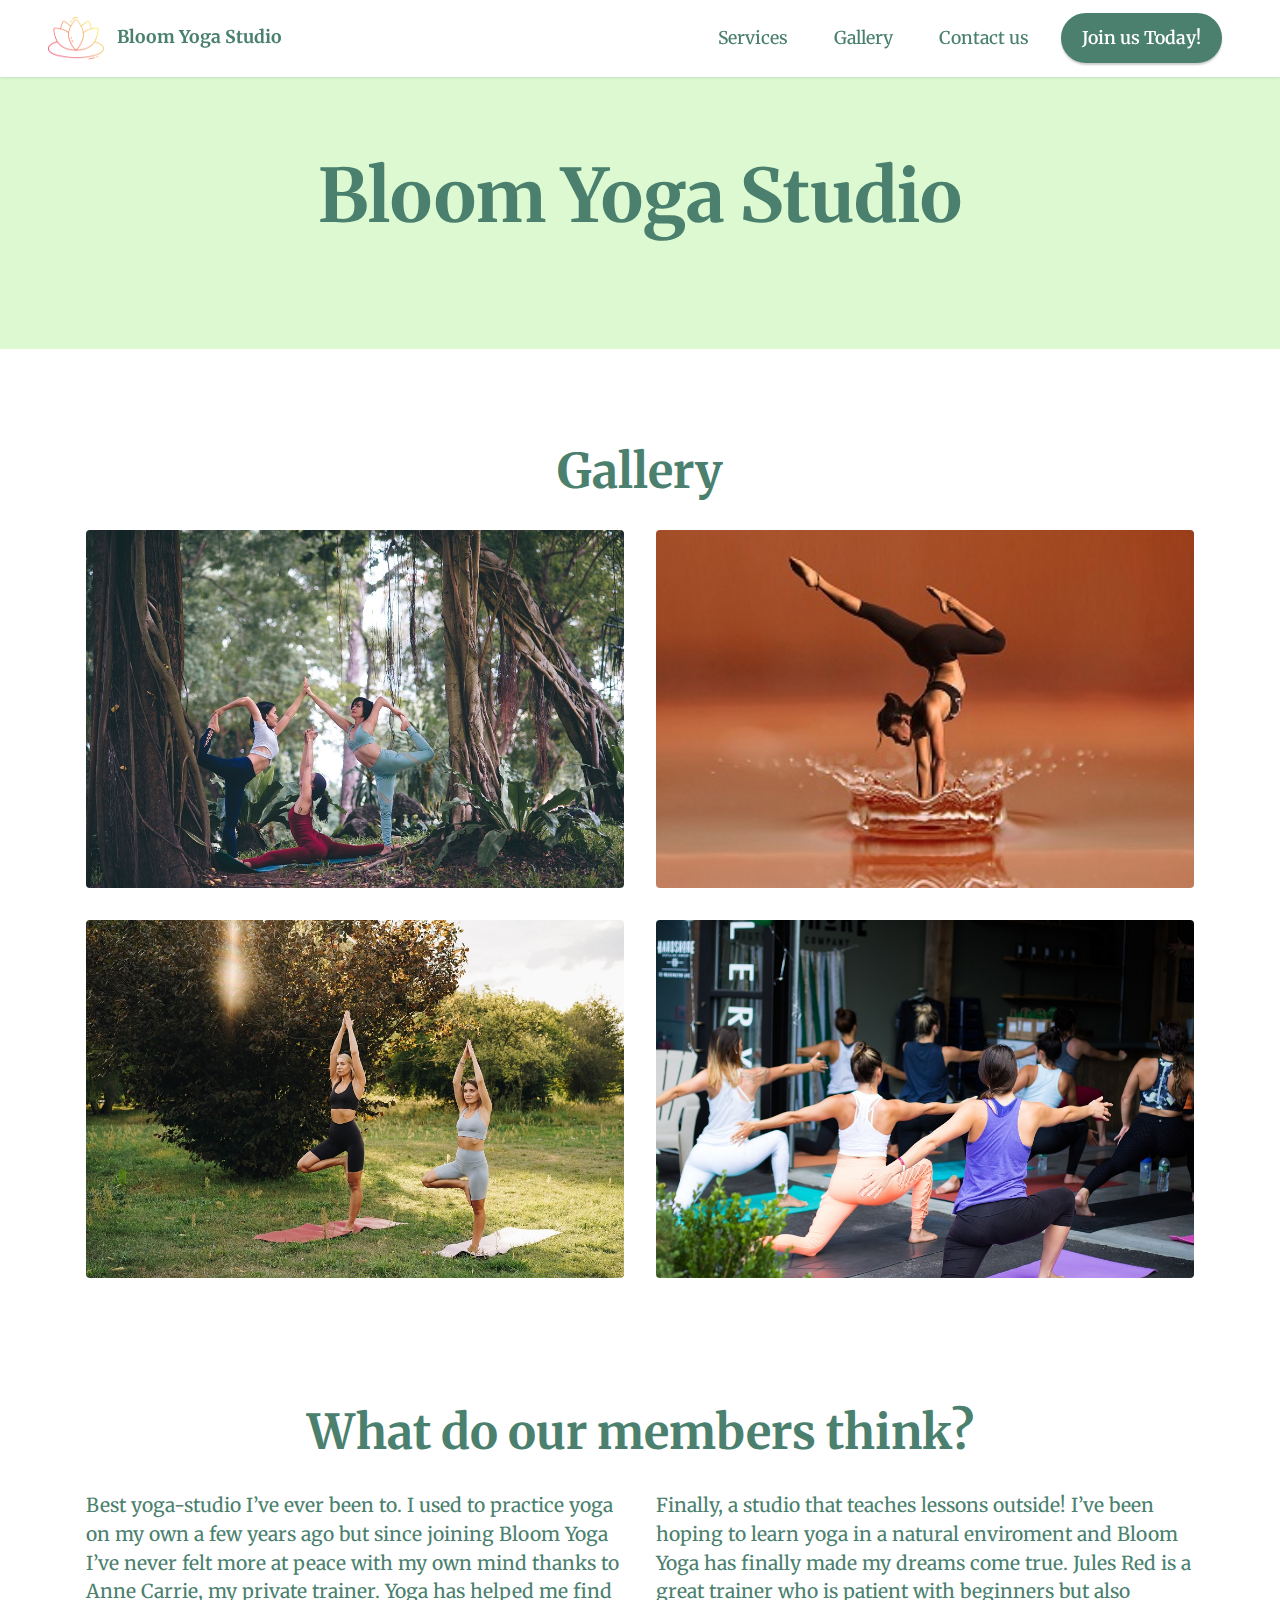
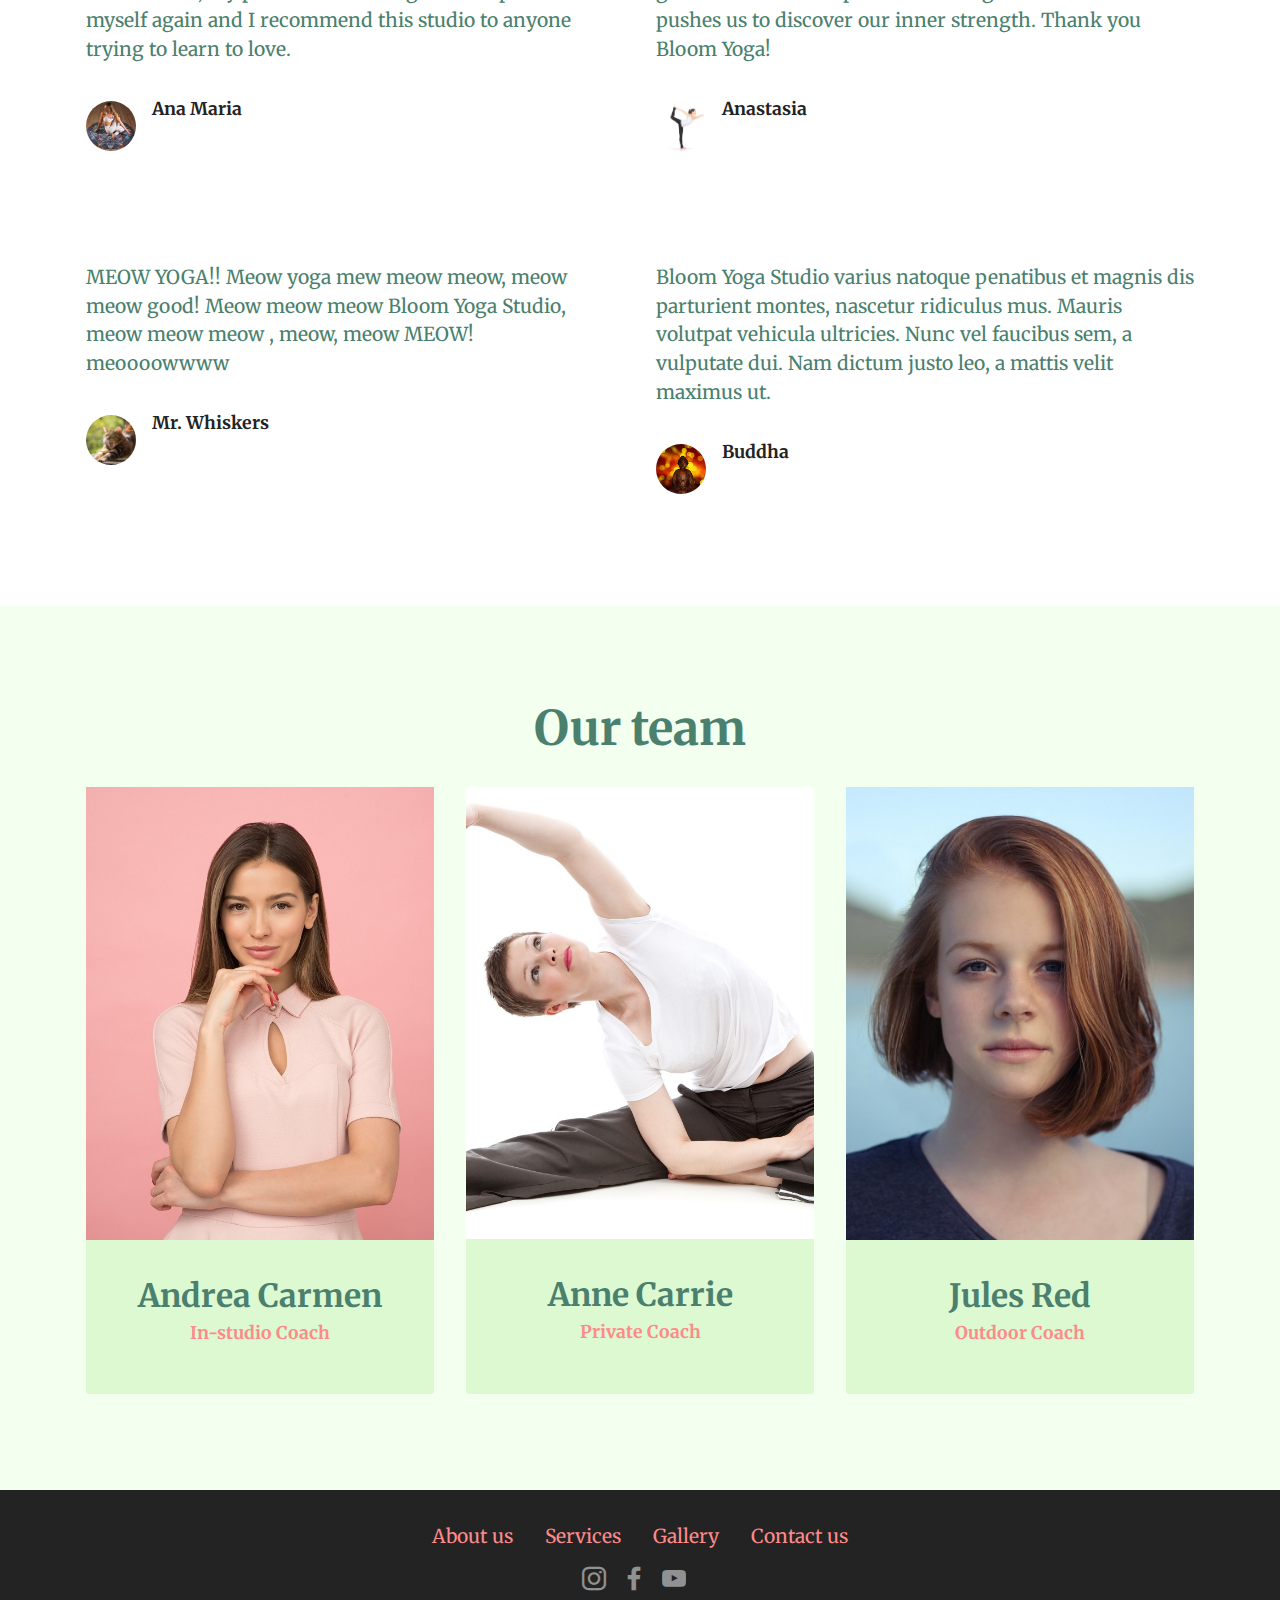
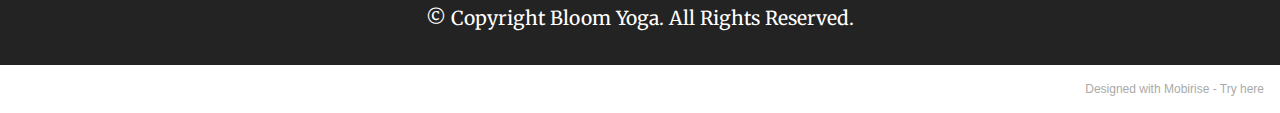
==== page2.html @ 07d5ece6 "Add files via upload" ====
<!DOCTYPE html>
<html  >
<head>
  <!-- Site made with Mobirise Website Builder v5.5.8, https://mobirise.com -->
  <meta charset="UTF-8">
  <meta http-equiv="X-UA-Compatible" content="IE=edge">
  <meta name="generator" content="Mobirise v5.5.8, mobirise.com">
  <meta name="viewport" content="width=device-width, initial-scale=1, minimum-scale=1">
  <link rel="shortcut icon" href="assets/images/water-lily-1.png" type="image/x-icon">
  <meta name="description" content="">
  
  
  <title>Gallery</title>
  <link rel="stylesheet" href="assets/web/assets/mobirise-icons2/mobirise2.css">
  <link rel="stylesheet" href="assets/bootstrap/css/bootstrap.min.css">
  <link rel="stylesheet" href="assets/bootstrap/css/bootstrap-grid.min.css">
  <link rel="stylesheet" href="assets/bootstrap/css/bootstrap-reboot.min.css">
  <link rel="stylesheet" href="assets/dropdown/css/style.css">
  <link rel="stylesheet" href="assets/socicon/css/styles.css">
  <link rel="stylesheet" href="assets/theme/css/style.css">
  <link rel="preload" href="https://fonts.googleapis.com/css?family=Merriweather:300,300i,400,400i,700,700i,900,900i&display=swap" as="style" onload="this.onload=null;this.rel='stylesheet'">
  <noscript><link rel="stylesheet" href="https://fonts.googleapis.com/css?family=Merriweather:300,300i,400,400i,700,700i,900,900i&display=swap"></noscript>
  <link rel="preload" as="style" href="assets/mobirise/css/mbr-additional.css"><link rel="stylesheet" href="assets/mobirise/css/mbr-additional.css" type="text/css">
  
  
  
  
</head>
<body>
  
  <section data-bs-version="5.1" class="menu menu2 cid-sU1NS7PxxL" once="menu" id="menu2-8">
    
    <nav class="navbar navbar-dropdown navbar-fixed-top navbar-expand-lg">
        <div class="container-fluid">
            <div class="navbar-brand">
                <span class="navbar-logo">
                    <a href="index.html">
                        <img src="assets/images/water-lily-2.png" alt="logo" style="height: 3.5rem;">
                    </a>
                </span>
                <span class="navbar-caption-wrap"><a class="navbar-caption text-info text-primary display-4" href="index.html">Bloom Yoga Studio</a></span>
            </div>
            <button class="navbar-toggler" type="button" data-toggle="collapse" data-bs-toggle="collapse" data-target="#navbarSupportedContent" data-bs-target="#navbarSupportedContent" aria-controls="navbarNavAltMarkup" aria-expanded="false" aria-label="Toggle navigation">
                <div class="hamburger">
                    <span></span>
                    <span></span>
                    <span></span>
                    <span></span>
                </div>
            </button>
            <div class="collapse navbar-collapse" id="navbarSupportedContent">
                <ul class="navbar-nav nav-dropdown" data-app-modern-menu="true"><li class="nav-item"><a class="nav-link link text-info display-4" href="services.html">
                            Services</a></li><li class="nav-item"><a class="nav-link link text-info display-4" href="page2.html">Gallery</a></li>
                    <li class="nav-item"><a class="nav-link link text-info display-4" href="page3.html">Contact us</a>
                    </li></ul>
                
                <div class="navbar-buttons mbr-section-btn"><a class="btn btn-primary display-4" href="services.html#form2-14">Join us Today!</a></div>
            </div>
        </div>
    </nav>
</section>

<section data-bs-version="5.1" class="header13 cid-sUjyXYWXaH" id="header13-z">

    

    

    <div class="align-center container">
        <div class="row justify-content-center">
            <div class="col-12 col-lg-10">
                <h1 class="mbr-section-title mbr-fonts-style mb-3 display-1"><strong>Bloom Yoga Studio</strong></h1>
                
                
                
                
            </div>
        </div>
    </div>
</section>

<section data-bs-version="5.1" class="gallery1 cid-sUjvdyeXsu" id="gallery1-o">
    
    
    <div class="container">
        <div class="mbr-section-head">
            <h4 class="mbr-section-title mbr-fonts-style align-center mb-0 display-2">
                <strong>Gallery</strong></h4>
            
        </div>
        <div class="row mt-4">
            <div class="item features-image сol-12 col-md-6 col-lg-6">
                <div class="item-wrapper">
                    <div class="item-img">
                        <img src="assets/images/contest1.jpg" alt="contest ">
                    </div>
                    
                    
                </div>
            </div>
            <div class="item features-image сol-12 col-md-6 col-lg-6">
                <div class="item-wrapper">
                    <div class="item-img">
                        <img src="assets/images/contest2.jpg" alt="contest">
                    </div>
                    
                    
                </div>
            </div>
            <div class="item features-image сol-12 col-md-6 col-lg-6">
                <div class="item-wrapper">
                    <div class="item-img">
                        <img src="assets/images/pexels-olia-danilevich-9004274.jpg" alt="Yoga outside- Fotografie creată de olia danilevich, de la Pexels">
                    </div>
                    
                    
                </div>
            </div>
            <div class="item features-image сol-12 col-md-6 col-lg-6">
                <div class="item-wrapper">
                    <div class="item-img">
                        <img src="assets/images/dylan-gillis-yjdczba0tye-unsplash.jpg" alt="Yoga inside- https://unsplash.com/photos/YJdCZba0TYE" title="">
                    </div>
                    
                    
                </div>
            </div>
        </div>
    </div>
</section>

<section data-bs-version="5.1" class="testimonials2 cid-sUjFemIexc" id="testimonials2-12">
    
    
    <div class="container">
        <h3 class="mbr-section-title mbr-fonts-style align-center mb-4 display-2"><strong>What do our members think?</strong></h3>
        <div class="row justify-content-center">
            <div class="card col-12 col-md-6">
                <p class="mbr-text mbr-fonts-style mb-4 display-7">Best yoga-studio I’ve ever been to. I used to practice yoga on my own a few years ago but since joining Bloom Yoga I’ve never felt more at peace with my own mind thanks to Anne Carrie, my private trainer. Yoga has helped me find myself again and I recommend this studio to anyone trying to learn to love.</p>
                <div class="d-flex mb-md-0 mb-4">
                    <div class="image-wrapper">
                        <img src="assets/images/yoga-woman.jpg" alt="Mobirise">
                    </div>
                    <div class="text-wrapper">
                        <p class="name mbr-fonts-style mb-1 display-4"><strong>Ana Maria</strong></p>
                        
                    </div>
                </div>
            </div>
            <div class="card col-12 col-md-6">
                <p class="mbr-text mbr-fonts-style mb-4 display-7">Finally, a studio that teaches lessons outside! I’ve been hoping to learn yoga in a natural enviroment and Bloom Yoga has finally made my dreams come true. Jules Red is a great trainer who is patient with beginners but also pushes us to discover our inner strength. Thank you Bloom Yoga!</p>
                <div class="d-flex mb-md-0 mb-4">
                    <div class="image-wrapper">
                        <img src="assets/images/action-energy-active-adult-373919.jpg" alt="Mobirise">
                    </div>
                    <div class="text-wrapper">
                        <p class="name mbr-fonts-style mb-1 display-4"><strong>Anastasia</strong></p>
                        
                    </div>
                </div>
            </div>
        </div>
    </div>
</section>

<section data-bs-version="5.1" class="testimonials2 cid-sUpQLOoZlF" id="testimonials2-1d">
    
    
    <div class="container">
        
        <div class="row justify-content-center">
            <div class="card col-12 col-md-6">
                <p class="mbr-text mbr-fonts-style mb-4 display-7">MEOW YOGA!! Meow yoga mew meow meow, meow meow good! Meow meow meow Bloom Yoga Studio, meow meow meow , meow, meow MEOW! meoooowwww&nbsp;</p>
                <div class="d-flex mb-md-0 mb-4">
                    <div class="image-wrapper">
                        <img src="assets/images/cat-814952.jpg" alt="Mobirise">
                    </div>
                    <div class="text-wrapper">
                        <p class="name mbr-fonts-style mb-1 display-4"><strong>Mr. Whiskers</strong></p>
                        
                    </div>
                </div>
            </div>
            <div class="card col-12 col-md-6">
                <p class="mbr-text mbr-fonts-style mb-4 display-7">Bloom Yoga Studio varius natoque penatibus et magnis dis parturient montes, nascetur ridiculus mus. Mauris volutpat vehicula ultricies. Nunc vel faucibus sem, a vulputate dui. Nam dictum justo leo, a mattis velit maximus ut.</p>
                <div class="d-flex mb-md-0 mb-4">
                    <div class="image-wrapper">
                        <img src="assets/images/asia-beautiful.jpg" alt="Mobirise">
                    </div>
                    <div class="text-wrapper">
                        <p class="name mbr-fonts-style mb-1 display-4"><strong>Buddha</strong></p>
                        
                    </div>
                </div>
            </div>
        </div>
    </div>
</section>

<section data-bs-version="5.1" class="team1 cid-sUjveZYAmt" id="team1-p">
    

    
    <div class="container">
        <div class="row justify-content-center">
            <div class="col-12">
                <h3 class="mbr-section-title mbr-fonts-style align-center mb-4 display-2">
                    <strong>Our team</strong>
                </h3>
                
            </div>
            <div class="col-sm-6 col-lg-4">
                <div class="card-wrap">
                    <div class="image-wrap">
                        <img src="assets/images/woman1.jpg" alt="team">
                    </div>
                    <div class="content-wrap">
                        <h5 class="mbr-section-title card-title mbr-fonts-style align-center m-0 display-5"><strong>Andrea Carmen</strong></h5>
                        <h6 class="mbr-role mbr-fonts-style align-center mb-3 display-4"><strong>In-studio Coach</strong></h6>
                        
                        
                        
                    </div>
                </div>
            </div>

            <div class="col-sm-6 col-lg-4">
                <div class="card-wrap">
                    <div class="image-wrap">
                        <img src="assets/images/woman2.jpg" alt="team">
                    </div>
                    <div class="content-wrap">
                        <h5 class="mbr-section-title card-title mbr-fonts-style align-center m-0 display-5"><strong>Anne Carrie</strong></h5>
                        <h6 class="mbr-role mbr-fonts-style align-center mb-3 display-4"><strong>Private Coach</strong></h6>
                        
                        
                        
                    </div>
                </div>
            </div>

            <div class="col-sm-6 col-lg-4">
                <div class="card-wrap">
                    <div class="image-wrap">
                        <img src="assets/images/woman3.jpg" alt="team">
                    </div>
                    <div class="content-wrap">
                        <h5 class="mbr-section-title card-title mbr-fonts-style align-center m-0 display-5"><strong>Jules Red</strong></h5>
                        <h6 class="mbr-role mbr-fonts-style align-center mb-3 display-4"><strong>Outdoor Coach</strong></h6>
                        
                        
                        
                    </div>
                </div>
            </div>

            
        </div>
    </div>
</section>

<section data-bs-version="5.1" class="footer3 cid-sUjyFTr6FX" once="footers" id="footer3-v">

    

    

    <div class="container">
        <div class="media-container-row align-center mbr-white">
            <div class="row row-links">
                <ul class="foot-menu">
                    
                    
                    
                    
                    
                <li class="foot-menu-item mbr-fonts-style display-7">
                        <a class="text-danger" href="index.html" target="_blank">About us</a>
                    </li><li class="foot-menu-item mbr-fonts-style display-7">
                        <a class="text-danger" href="services.html" target="_blank">Services</a>
                    </li><li class="foot-menu-item mbr-fonts-style display-7"><a href="page2.html" class="text-danger">Gallery</a></li><li class="foot-menu-item mbr-fonts-style display-7"><a href="page3.html" class="text-danger">Contact us</a><br></li></ul>
            </div>
            <div class="row social-row">
                <div class="social-list align-right pb-2">
                    
                    
                    
                    
                    
                    
                <div class="soc-item">
                        <a href="https://www.instagram.com/yoga/?hl=en" target="_blank">
                            <span class="mbr-iconfont mbr-iconfont-social socicon-instagram socicon"></span>
                        </a>
                    </div><div class="soc-item">
                        <a href="https://www.facebook.com/yogawithadriene" target="_blank">
                            <span class="mbr-iconfont mbr-iconfont-social socicon-facebook socicon"></span>
                        </a>
                    </div><div class="soc-item">
                        <a href="https://www.youtube.com/watch?v=XLk5yks9c_Q" target="_blank">
                            <span class="mbr-iconfont mbr-iconfont-social socicon-youtube socicon"></span>
                        </a>
                    </div></div>
            </div>
            <div class="row row-copirayt">
                <p class="mbr-text mb-0 mbr-fonts-style mbr-white align-center display-7">
                    © Copyright Bloom Yoga. All Rights Reserved.
                </p>
            </div>
        </div>
    </div>
</section><section style="background-color: #fff; font-family: -apple-system, BlinkMacSystemFont, 'Segoe UI', 'Roboto', 'Helvetica Neue', Arial, sans-serif; color:#aaa; font-size:12px; padding: 0; align-items: center; display: flex;"><a href="https://mobirise.site/k" style="flex: 1 1; height: 3rem; padding-left: 1rem;"></a><p style="flex: 0 0 auto; margin:0; padding-right:1rem;">Designed with Mobirise - <a href="https://mobirise.site/m" style="color:#aaa;">Try here</a></p></section><script src="assets/bootstrap/js/bootstrap.bundle.min.js"></script>  <script src="assets/smoothscroll/smooth-scroll.js"></script>  <script src="assets/ytplayer/index.js"></script>  <script src="assets/dropdown/js/navbar-dropdown.js"></script>  <script src="assets/theme/js/script.js"></script>  
  
  
</body>
</html>
---- assets/web/assets/mobirise-icons2/mobirise2.css ----
@font-face {
  font-family: 'Moririse2';
  font-display: swap;
  src:  url('mobirise2.eot?f2bix4');
  src:  url('mobirise2.eot?f2bix4#iefix') format('embedded-opentype'),
    url('mobirise2.ttf?f2bix4') format('truetype'),
    url('mobirise2.woff?f2bix4') format('woff'),
    url('mobirise2.svg?f2bix4#mobirise2') format('svg');
  font-weight: normal;
  font-style: normal;
}

[class^="mobi-"], [class*=" mobi-"] {
  /* use !important to prevent issues with browser extensions that change fonts */
  font-family: 'Moririse2' !important;
  speak: none;
  font-style: normal;
  font-weight: normal;
  font-variant: normal;
  text-transform: none;
  line-height: 1;

  /* Better Font Rendering =========== */
  -webkit-font-smoothing: antialiased;
  -moz-osx-font-smoothing: grayscale;
}

.mobi-mbri-add-submenu:before {
  content: "\e900";
}
.mobi-mbri-alert:before {
  content: "\e901";
}
.mobi-mbri-align-center:before {
  content: "\e902";
}
.mobi-mbri-align-justify:before {
  content: "\e903";
}
.mobi-mbri-align-left:before {
  content: "\e904";
}
.mobi-mbri-align-right:before {
  content: "\e905";
}
.mobi-mbri-android:before {
  content: "\e906";
}
.mobi-mbri-apple:before {
  content: "\e907";
}
.mobi-mbri-arrow-down:before {
  content: "\e908";
}
.mobi-mbri-arrow-next:before {
  content: "\e909";
}
.mobi-mbri-arrow-prev:before {
  content: "\e90a";
}
.mobi-mbri-arrow-up:before {
  content: "\e90b";
}
.mobi-mbri-bold:before {
  content: "\e90c";
}
.mobi-mbri-bookmark:before {
  content: "\e90d";
}
.mobi-mbri-bootstrap:before {
  content: "\e90e";
}
.mobi-mbri-briefcase:before {
  content: "\e90f";
}
.mobi-mbri-browse:before {
  content: "\e910";
}
.mobi-mbri-bulleted-list:before {
  content: "\e911";
}
.mobi-mbri-calendar:before {
  content: "\e912";
}
.mobi-mbri-camera:before {
  content: "\e913";
}
.mobi-mbri-cart-add:before {
  content: "\e914";
}
.mobi-mbri-cart-full:before {
  content: "\e915";
}
.mobi-mbri-cash:before {
  content: "\e916";
}
.mobi-mbri-change-style:before {
  content: "\e917";
}
.mobi-mbri-chat:before {
  content: "\e918";
}
.mobi-mbri-clock:before {
  content: "\e919";
}
.mobi-mbri-close:before {
  content: "\e91a";
}
.mobi-mbri-cloud:before {
  content: "\e91b";
}
.mobi-mbri-code:before {
  content: "\e91c";
}
.mobi-mbri-contact-form:before {
  content: "\e91d";
}
.mobi-mbri-credit-card:before {
  content: "\e91e";
}
.mobi-mbri-cursor-click:before {
  content: "\e91f";
}
.mobi-mbri-cust-feedback:before {
  content: "\e920";
}
.mobi-mbri-database:before {
  content: "\e921";
}
.mobi-mbri-delivery:before {
  content: "\e922";
}
.mobi-mbri-desktop:before {
  content: "\e923";
}
.mobi-mbri-devices:before {
  content: "\e924";
}
.mobi-mbri-down:before {
  content: "\e925";
}
.mobi-mbri-download-2:before {
  content: "\e926";
}
.mobi-mbri-download:before {
  content: "\e927";
}
.mobi-mbri-drag-n-drop-2:before {
  content: "\e928";
}
.mobi-mbri-drag-n-drop:before {
  content: "\e929";
}
.mobi-mbri-edit-2:before {
  content: "\e92a";
}
.mobi-mbri-edit:before {
  content: "\e92b";
}
.mobi-mbri-error:before {
  content: "\e92c";
}
.mobi-mbri-extension:before {
  content: "\e92d";
}
.mobi-mbri-features:before {
  content: "\e92e";
}
.mobi-mbri-file:before {
  content: "\e92f";
}
.mobi-mbri-flag:before {
  content: "\e930";
}
.mobi-mbri-folder:before {
  content: "\e931";
}
.mobi-mbri-gift:before {
  content: "\e932";
}
.mobi-mbri-github:before {
  content: "\e933";
}
.mobi-mbri-globe-2:before {
  content: "\e934";
}
.mobi-mbri-globe:before {
  content: "\e935";
}
.mobi-mbri-growing-chart:before {
  content: "\e936";
}
.mobi-mbri-hearth:before {
  content: "\e937";
}
.mobi-mbri-help:before {
  content: "\e938";
}
.mobi-mbri-home:before {
  content: "\e939";
}
.mobi-mbri-hot-cup:before {
  content: "\e93a";
}
.mobi-mbri-idea:before {
  content: "\e93b";
}
.mobi-mbri-image-gallery:before {
  content: "\e93c";
}
.mobi-mbri-image-slider:before {
  content: "\e93d";
}
.mobi-mbri-info:before {
  content: "\e93e";
}
.mobi-mbri-italic:before {
  content: "\e93f";
}
.mobi-mbri-key:before {
  content: "\e940";
}
.mobi-mbri-laptop:before {
  content: "\e941";
}
.mobi-mbri-layers:before {
  content: "\e942";
}
.mobi-mbri-left-right:before {
  content: "\e943";
}
.mobi-mbri-left:before {
  content: "\e944";
}
.mobi-mbri-letter:before {
  content: "\e945";
}
.mobi-mbri-like:before {
  content: "\e946";
}
.mobi-mbri-link:before {
  content: "\e947";
}
.mobi-mbri-lock:before {
  content: "\e948";
}
.mobi-mbri-login:before {
  content: "\e949";
}
.mobi-mbri-logout:before {
  content: "\e94a";
}
.mobi-mbri-magic-stick:before {
  content: "\e94b";
}
.mobi-mbri-map-pin:before {
  content: "\e94c";
}
.mobi-mbri-menu:before {
  content: "\e94d";
}
.mobi-mbri-mobile-2:before {
  content: "\e94e";
}
.mobi-mbri-mobile-horizontal:before {
  content: "\e94f";
}
.mobi-mbri-mobile:before {
  content: "\e950";
}
.mobi-mbri-mobirise:before {
  content: "\e951";
}
.mobi-mbri-more-horizontal:before {
  content: "\e952";
}
.mobi-mbri-more-vertical:before {
  content: "\e953";
}
.mobi-mbri-music:before {
  content: "\e954";
}
.mobi-mbri-new-file:before {
  content: "\e955";
}
.mobi-mbri-numbered-list:before {
  content: "\e956";
}
.mobi-mbri-opened-folder:before {
  content: "\e957";
}
.mobi-mbri-pages:before {
  content: "\e958";
}
.mobi-mbri-paper-plane:before {
  content: "\e959";
}
.mobi-mbri-paperclip:before {
  content: "\e95a";
}
.mobi-mbri-phone:before {
  content: "\e95b";
}
.mobi-mbri-photo:before {
  content: "\e95c";
}
.mobi-mbri-photos:before {
  content: "\e95d";
}
.mobi-mbri-pin:before {
  content: "\e95e";
}
.mobi-mbri-play:before {
  content: "\e95f";
}
.mobi-mbri-plus:before {
  content: "\e960";
}
.mobi-mbri-preview:before {
  content: "\e961";
}
.mobi-mbri-print:before {
  content: "\e962";
}
.mobi-mbri-protect:before {
  content: "\e963";
}
.mobi-mbri-question:before {
  content: "\e964";
}
.mobi-mbri-quote-left:before {
  content: "\e965";
}
.mobi-mbri-quote-right:before {
  content: "\e966";
}
.mobi-mbri-redo:before {
  content: "\e967";
}
.mobi-mbri-refresh:before {
  content: "\e968";
}
.mobi-mbri-responsive-2:before {
  content: "\e969";
}
.mobi-mbri-responsive:before {
  content: "\e96a";
}
.mobi-mbri-right:before {
  content: "\e96b";
}
.mobi-mbri-rocket:before {
  content: "\e96c";
}
.mobi-mbri-sad-face:before {
  content: "\e96d";
}
.mobi-mbri-sale:before {
  content: "\e96e";
}
.mobi-mbri-save:before {
  content: "\e96f";
}
.mobi-mbri-search:before {
  content: "\e970";
}
.mobi-mbri-setting-2:before {
  content: "\e971";
}
.mobi-mbri-setting-3:before {
  content: "\e972";
}
.mobi-mbri-setting:before {
  content: "\e973";
}
.mobi-mbri-share:before {
  content: "\e974";
}
.mobi-mbri-shopping-bag:before {
  content: "\e975";
}
.mobi-mbri-shopping-basket:before {
  content: "\e976";
}
.mobi-mbri-shopping-cart:before {
  content: "\e977";
}
.mobi-mbri-sites:before {
  content: "\e978";
}
.mobi-mbri-smile-face:before {
  content: "\e979";
}
.mobi-mbri-speed:before {
  content: "\e97a";
}
.mobi-mbri-star:before {
  content: "\e97b";
}
.mobi-mbri-success:before {
  content: "\e97c";
}
.mobi-mbri-sun:before {
  content: "\e97d";
}
.mobi-mbri-sun2:before {
  content: "\e97e";
}
.mobi-mbri-tablet-vertical:before {
  content: "\e97f";
}
.mobi-mbri-tablet:before {
  content: "\e980";
}
.mobi-mbri-target:before {
  content: "\e981";
}
.mobi-mbri-timer:before {
  content: "\e982";
}
.mobi-mbri-to-ftp:before {
  content: "\e983";
}
.mobi-mbri-to-local-drive:before {
  content: "\e984";
}
.mobi-mbri-touch-swipe:before {
  content: "\e985";
}
.mobi-mbri-touch:before {
  content: "\e986";
}
.mobi-mbri-trash:before {
  content: "\e987";
}
.mobi-mbri-underline:before {
  content: "\e988";
}
.mobi-mbri-undo:before {
  content: "\e989";
}
.mobi-mbri-unlink:before {
  content: "\e98a";
}
.mobi-mbri-unlock:before {
  content: "\e98b";
}
.mobi-mbri-up-down:before {
  content: "\e98c";
}
.mobi-mbri-up:before {
  content: "\e98d";
}
.mobi-mbri-update:before {
  content: "\e98e";
}
.mobi-mbri-upload-2:before {
  content: "\e98f";
}
.mobi-mbri-upload:before {
  content: "\e990";
}
.mobi-mbri-user-2:before {
  content: "\e991";
}
.mobi-mbri-user:before {
  content: "\e992";
}
.mobi-mbri-users:before {
  content: "\e993";
}
.mobi-mbri-video-play:before {
  content: "\e994";
}
.mobi-mbri-video:before {
  content: "\e995";
}
.mobi-mbri-watch:before {
  content: "\e996";
}
.mobi-mbri-website-theme-2:before {
  content: "\e997";
}
.mobi-mbri-website-theme:before {
  content: "\e998";
}
.mobi-mbri-wifi:before {
  content: "\e999";
}
.mobi-mbri-windows:before {
  content: "\e99a";
}
.mobi-mbri-zoom-in:before {
  content: "\e99b";
}
.mobi-mbri-zoom-out:before {
  content: "\e99c";
}
---- assets/dropdown/css/style.css ----
.navbar-dropdown {
  left: 0;
  padding: 0;
  position: absolute;
  right: 0;
  top: 0;
  transition: all 0.45s ease;
  z-index: 1030;
  background: #282828; }
  .navbar-dropdown .navbar-logo {
    margin-right: 0.8rem;
    transition: margin 0.3s ease-in-out;
    vertical-align: middle; }
    .navbar-dropdown .navbar-logo img {
      height: 3.125rem;
      transition: all 0.3s ease-in-out; }
    .navbar-dropdown .navbar-logo.mbr-iconfont {
      font-size: 3.125rem;
      line-height: 3.125rem; }
  .navbar-dropdown .navbar-caption {
    font-weight: 700;
    white-space: normal;
    vertical-align: -4px;
    line-height: 3.125rem !important; }
    .navbar-dropdown .navbar-caption, .navbar-dropdown .navbar-caption:hover {
      color: inherit;
      text-decoration: none; }
  .navbar-dropdown .mbr-iconfont + .navbar-caption {
    vertical-align: -1px; }
  .navbar-dropdown.navbar-fixed-top {
    position: fixed; }
  .navbar-dropdown .navbar-brand span {
    vertical-align: -4px; }
  .navbar-dropdown.bg-color.transparent {
    background: none; }
  .navbar-dropdown.navbar-short .navbar-brand {
    padding: 0.625rem 0; }
    .navbar-dropdown.navbar-short .navbar-brand span {
      vertical-align: -1px; }
  .navbar-dropdown.navbar-short .navbar-caption {
    line-height: 2.375rem !important;
    vertical-align: -2px; }
  .navbar-dropdown.navbar-short .navbar-logo {
    margin-right: 0.5rem; }
    .navbar-dropdown.navbar-short .navbar-logo img {
      height: 2.375rem; }
    .navbar-dropdown.navbar-short .navbar-logo.mbr-iconfont {
      font-size: 2.375rem;
      line-height: 2.375rem; }
  .navbar-dropdown.navbar-short .mbr-table-cell {
    height: 3.625rem; }
  .navbar-dropdown .navbar-close {
    left: 0.6875rem;
    position: fixed;
    top: 0.75rem;
    z-index: 1000; }
  .navbar-dropdown .hamburger-icon {
    content: "";
    display: inline-block;
    vertical-align: middle;
    width: 16px;
    -webkit-box-shadow: 0 -6px 0 1px #282828,0 0 0 1px #282828,0 6px 0 1px #282828;
    -moz-box-shadow: 0 -6px 0 1px #282828,0 0 0 1px #282828,0 6px 0 1px #282828;
    box-shadow: 0 -6px 0 1px #282828,0 0 0 1px #282828,0 6px 0 1px #282828; }

.dropdown-menu .dropdown-toggle[data-toggle="dropdown-submenu"]::after {
  border-bottom: 0.35em solid transparent;
  border-left: 0.35em solid;
  border-right: 0;
  border-top: 0.35em solid transparent;
  margin-left: 0.3rem; }

.dropdown-menu .dropdown-item:focus {
  outline: 0; }

.nav-dropdown {
  font-size: 0.75rem;
  font-weight: 500;
  height: auto !important; }
  .nav-dropdown .nav-btn {
    padding-left: 1rem; }
  .nav-dropdown .link {
    margin: .667em 1.667em;
    font-weight: 500;
    padding: 0;
    transition: color .2s ease-in-out; }
    .nav-dropdown .link.dropdown-toggle {
      margin-right: 2.583em; }
      .nav-dropdown .link.dropdown-toggle::after {
        margin-left: .25rem;
        border-top: 0.35em solid;
        border-right: 0.35em solid transparent;
        border-left: 0.35em solid transparent;
        border-bottom: 0; }
      .nav-dropdown .link.dropdown-toggle[aria-expanded="true"] {
        margin: 0;
        padding: 0.667em 3.263em  0.667em 1.667em; }
  .nav-dropdown .link::after,
  .nav-dropdown .dropdown-item::after {
    color: inherit; }
  .nav-dropdown .btn {
    font-size: 0.75rem;
    font-weight: 700;
    letter-spacing: 0;
    margin-bottom: 0;
    padding-left: 1.25rem;
    padding-right: 1.25rem; }
  .nav-dropdown .dropdown-menu {
    border-radius: 0;
    border: 0;
    left: 0;
    margin: 0;
    padding-bottom: 1.25rem;
    padding-top: 1.25rem;
    position: relative; }
  .nav-dropdown .dropdown-submenu {
    margin-left: 0.125rem;
    top: 0; }
  .nav-dropdown .dropdown-item {
    font-weight: 500;
    line-height: 2;
    padding: 0.3846em 4.615em 0.3846em 1.5385em;
    position: relative;
    transition: color .2s ease-in-out, background-color .2s ease-in-out; }
    .nav-dropdown .dropdown-item::after {
      margin-top: -0.3077em;
      position: absolute;
      right: 1.1538em;
      top: 50%; }
    .nav-dropdown .dropdown-item:focus, .nav-dropdown .dropdown-item:hover {
      background: none; }

@media (max-width: 767px) {
  .nav-dropdown.navbar-toggleable-sm {
    bottom: 0;
    display: none;
    left: 0;
    overflow-x: hidden;
    position: fixed;
    top: 0;
    transform: translateX(-100%);
    -ms-transform: translateX(-100%);
    -webkit-transform: translateX(-100%);
    width: 18.75rem;
    z-index: 999; } }
.nav-dropdown.navbar-toggleable-xl {
  bottom: 0;
  display: none;
  left: 0;
  overflow-x: hidden;
  position: fixed;
  top: 0;
  transform: translateX(-100%);
  -ms-transform: translateX(-100%);
  -webkit-transform: translateX(-100%);
  width: 18.75rem;
  z-index: 999; }

.nav-dropdown-sm {
  display: block !important;
  overflow-x: hidden;
  overflow: auto;
  padding-top: 3.875rem; }
  .nav-dropdown-sm::after {
    content: "";
    display: block;
    height: 3rem;
    width: 100%; }
  .nav-dropdown-sm.collapse.in ~ .navbar-close {
    display: block !important; }
  .nav-dropdown-sm.collapsing, .nav-dropdown-sm.collapse.in {
    transform: translateX(0);
    -ms-transform: translateX(0);
    -webkit-transform: translateX(0);
    transition: all 0.25s ease-out;
    -webkit-transition: all 0.25s ease-out;
    background: #282828; }
  .nav-dropdown-sm.collapsing[aria-expanded="false"] {
    transform: translateX(-100%);
    -ms-transform: translateX(-100%);
    -webkit-transform: translateX(-100%); }
  .nav-dropdown-sm .nav-item {
    display: block;
    margin-left: 0 !important;
    padding-left: 0; }
  .nav-dropdown-sm .link,
  .nav-dropdown-sm .dropdown-item {
    border-top: 1px dotted rgba(255, 255, 255, 0.1);
    font-size: 0.8125rem;
    line-height: 1.6;
    margin: 0 !important;
    padding: 0.875rem 2.4rem 0.875rem 1.5625rem !important;
    position: relative;
    white-space: normal; }
    .nav-dropdown-sm .link:focus, .nav-dropdown-sm .link:hover,
    .nav-dropdown-sm .dropdown-item:focus,
    .nav-dropdown-sm .dropdown-item:hover {
      background: rgba(0, 0, 0, 0.2) !important;
      color: #c0a375; }
  .nav-dropdown-sm .nav-btn {
    position: relative;
    padding: 1.5625rem 1.5625rem 0 1.5625rem; }
    .nav-dropdown-sm .nav-btn::before {
      border-top: 1px dotted rgba(255, 255, 255, 0.1);
      content: "";
      left: 0;
      position: absolute;
      top: 0;
      width: 100%; }
    .nav-dropdown-sm .nav-btn + .nav-btn {
      padding-top: 0.625rem; }
      .nav-dropdown-sm .nav-btn + .nav-btn::before {
        display: none; }
  .nav-dropdown-sm .btn {
    padding: 0.625rem 0; }
  .nav-dropdown-sm .dropdown-toggle[data-toggle="dropdown-submenu"]::after {
    margin-left: .25rem;
    border-top: 0.35em solid;
    border-right: 0.35em solid transparent;
    border-left: 0.35em solid transparent;
    border-bottom: 0; }
  .nav-dropdown-sm .dropdown-toggle[data-toggle="dropdown-submenu"][aria-expanded="true"]::after {
    border-top: 0;
    border-right: 0.35em solid transparent;
    border-left: 0.35em solid transparent;
    border-bottom: 0.35em solid; }
  .nav-dropdown-sm .dropdown-menu {
    margin: 0;
    padding: 0;
    position: relative;
    top: 0;
    left: 0;
    width: 100%;
    border: 0;
    float: none;
    border-radius: 0;
    background: none; }
  .nav-dropdown-sm .dropdown-submenu {
    left: 100%;
    margin-left: 0.125rem;
    margin-top: -1.25rem;
    top: 0; }

.navbar-toggleable-sm .nav-dropdown .dropdown-menu {
  position: absolute; }

.navbar-toggleable-sm .nav-dropdown .dropdown-submenu {
  left: 100%;
  margin-left: 0.125rem;
  margin-top: -1.25rem;
  top: 0; }

.navbar-toggleable-sm.opened .nav-dropdown .dropdown-menu {
  position: relative; }

.navbar-toggleable-sm.opened .nav-dropdown .dropdown-submenu {
  left: 0;
  margin-left: 00rem;
  margin-top: 0rem;
  top: 0; }

.is-builder .nav-dropdown.collapsing {
  transition: none !important; }
---- assets/socicon/css/styles.css ----
@charset "UTF-8";

@font-face {
  font-family: 'Socicon';
  src:  url('../fonts/socicon.eot');
  src:  url('../fonts/socicon.eot?#iefix') format('embedded-opentype'),
    url('../fonts/socicon.woff2') format('woff2'),
    url('../fonts/socicon.ttf') format('truetype'),
    url('../fonts/socicon.woff') format('woff'),
    url('../fonts/socicon.svg#socicon') format('svg');
  font-weight: normal;
  font-style: normal;
  font-display: swap;
}

[data-icon]:before {
  font-family: "socicon" !important;
  content: attr(data-icon);
  font-style: normal !important;
  font-weight: normal !important;
  font-variant: normal !important;
  text-transform: none !important;
  speak: none;
  line-height: 1;
  -webkit-font-smoothing: antialiased;
  -moz-osx-font-smoothing: grayscale;
}

[class^="socicon-"], [class*=" socicon-"] {
  /* use !important to prevent issues with browser extensions that change fonts */
  font-family: 'Socicon' !important;
  speak: none;
  font-style: normal;
  font-weight: normal;
  font-variant: normal;
  text-transform: none;
  line-height: 1;

  /* Better Font Rendering =========== */
  -webkit-font-smoothing: antialiased;
  -moz-osx-font-smoothing: grayscale;
}

.socicon-eitaa:before {
  content: "\e97c";
}
.socicon-soroush:before {
  content: "\e97d";
}
.socicon-bale:before {
  content: "\e97e";
}
.socicon-zazzle:before {
  content: "\e97b";
}
.socicon-society6:before {
  content: "\e97a";
}
.socicon-redbubble:before {
  content: "\e979";
}
.socicon-avvo:before {
  content: "\e978";
}
.socicon-stitcher:before {
  content: "\e977";
}
.socicon-googlehangouts:before {
  content: "\e974";
}
.socicon-dlive:before {
  content: "\e975";
}
.socicon-vsco:before {
  content: "\e976";
}
.socicon-flipboard:before {
  content: "\e973";
}
.socicon-ubuntu:before {
  content: "\e958";
}
.socicon-artstation:before {
  content: "\e959";
}
.socicon-invision:before {
  content: "\e95a";
}
.socicon-torial:before {
  content: "\e95b";
}
.socicon-collectorz:before {
  content: "\e95c";
}
.socicon-seenthis:before {
  content: "\e95d";
}
.socicon-googleplaymusic:before {
  content: "\e95e";
}
.socicon-debian:before {
  content: "\e95f";
}
.socicon-filmfreeway:before {
  content: "\e960";
}
.socicon-gnome:before {
  content: "\e961";
}
.socicon-itchio:before {
  content: "\e962";
}
.socicon-jamendo:before {
  content: "\e963";
}
.socicon-mix:before {
  content: "\e964";
}
.socicon-sharepoint:before {
  content: "\e965";
}
.socicon-tinder:before {
  content: "\e966";
}
.socicon-windguru:before {
  content: "\e967";
}
.socicon-cdbaby:before {
  content: "\e968";
}
.socicon-elementaryos:before {
  content: "\e969";
}
.socicon-stage32:before {
  content: "\e96a";
}
.socicon-tiktok:before {
  content: "\e96b";
}
.socicon-gitter:before {
  content: "\e96c";
}
.socicon-letterboxd:before {
  content: "\e96d";
}
.socicon-threema:before {
  content: "\e96e";
}
.socicon-splice:before {
  content: "\e96f";
}
.socicon-metapop:before {
  content: "\e970";
}
.socicon-naver:before {
  content: "\e971";
}
.socicon-remote:before {
  content: "\e972";
}
.socicon-internet:before {
  content: "\e957";
}
.socicon-moddb:before {
  content: "\e94b";
}
.socicon-indiedb:before {
  content: "\e94c";
}
.socicon-traxsource:before {
  content: "\e94d";
}
.socicon-gamefor:before {
  content: "\e94e";
}
.socicon-pixiv:before {
  content: "\e94f";
}
.socicon-myanimelist:before {
  content: "\e950";
}
.socicon-blackberry:before {
  content: "\e951";
}
.socicon-wickr:before {
  content: "\e952";
}
.socicon-spip:before {
  content: "\e953";
}
.socicon-napster:before {
  content: "\e954";
}
.socicon-beatport:before {
  content: "\e955";
}
.socicon-hackerone:before {
  content: "\e956";
}
.socicon-hackernews:before {
  content: "\e946";
}
.socicon-smashwords:before {
  content: "\e947";
}
.socicon-kobo:before {
  content: "\e948";
}
.socicon-bookbub:before {
  content: "\e949";
}
.socicon-mailru:before {
  content: "\e94a";
}
.socicon-gitlab:before {
  content: "\e945";
}
.socicon-instructables:before {
  content: "\e944";
}
.socicon-portfolio:before {
  content: "\e943";
}
.socicon-codered:before {
  content: "\e940";
}
.socicon-origin:before {
  content: "\e941";
}
.socicon-nextdoor:before {
  content: "\e942";
}
.socicon-udemy:before {
  content: "\e93f";
}
.socicon-livemaster:before {
  content: "\e93e";
}
.socicon-crunchbase:before {
  content: "\e93b";
}
.socicon-homefy:before {
  content: "\e93c";
}
.socicon-calendly:before {
  content: "\e93d";
}
.socicon-realtor:before {
  content: "\e90f";
}
.socicon-tidal:before {
  content: "\e910";
}
.socicon-qobuz:before {
  content: "\e911";
}
.socicon-natgeo:before {
  content: "\e912";
}
.socicon-mastodon:before {
  content: "\e913";
}
.socicon-unsplash:before {
  content: "\e914";
}
.socicon-homeadvisor:before {
  content: "\e915";
}
.socicon-angieslist:before {
  content: "\e916";
}
.socicon-codepen:before {
  content: "\e917";
}
.socicon-slack:before {
  content: "\e918";
}
.socicon-openaigym:before {
  content: "\e919";
}
.socicon-logmein:before {
  content: "\e91a";
}
.socicon-fiverr:before {
  content: "\e91b";
}
.socicon-gotomeeting:before {
  content: "\e91c";
}
.socicon-aliexpress:before {
  content: "\e91d";
}
.socicon-guru:before {
  content: "\e91e";
}
.socicon-appstore:before {
  content: "\e91f";
}
.socicon-homes:before {
  content: "\e920";
}
.socicon-zoom:before {
  content: "\e921";
}
.socicon-alibaba:before {
  content: "\e922";
}
.socicon-craigslist:before {
  content: "\e923";
}
.socicon-wix:before {
  content: "\e924";
}
.socicon-redfin:before {
  content: "\e925";
}
.socicon-googlecalendar:before {
  content: "\e926";
}
.socicon-shopify:before {
  content: "\e927";
}
.socicon-freelancer:before {
  content: "\e928";
}
.socicon-seedrs:before {
  content: "\e929";
}
.socicon-bing:before {
  content: "\e92a";
}
.socicon-doodle:before {
  content: "\e92b";
}
.socicon-bonanza:before {
  content: "\e92c";
}
.socicon-squarespace:before {
  content: "\e92d";
}
.socicon-toptal:before {
  content: "\e92e";
}
.socicon-gust:before {
  content: "\e92f";
}
.socicon-ask:before {
  content: "\e930";
}
.socicon-trulia:before {
  content: "\e931";
}
.socicon-loomly:before {
  content: "\e932";
}
.socicon-ghost:before {
  content: "\e933";
}
.socicon-upwork:before {
  content: "\e934";
}
.socicon-fundable:before {
  content: "\e935";
}
.socicon-booking:before {
  content: "\e936";
}
.socicon-googlemaps:before {
  content: "\e937";
}
.socicon-zillow:before {
  content: "\e938";
}
.socicon-niconico:before {
  content: "\e939";
}
.socicon-toneden:before {
  content: "\e93a";
}
.socicon-augment:before {
  content: "\e908";
}
.socicon-bitbucket:before {
  content: "\e909";
}
.socicon-fyuse:before {
  content: "\e90a";
}
.socicon-yt-gaming:before {
  content: "\e90b";
}
.socicon-sketchfab:before {
  content: "\e90c";
}
.socicon-mobcrush:before {
  content: "\e90d";
}
.socicon-microsoft:before {
  content: "\e90e";
}
.socicon-pandora:before {
  content: "\e907";
}
.socicon-messenger:before {
  content: "\e906";
}
.socicon-gamewisp:before {
  content: "\e905";
}
.socicon-bloglovin:before {
  content: "\e904";
}
.socicon-tunein:before {
  content: "\e903";
}
.socicon-gamejolt:before {
  content: "\e901";
}
.socicon-trello:before {
  content: "\e902";
}
.socicon-spreadshirt:before {
  content: "\e900";
}
.socicon-500px:before {
  content: "\e000";
}
.socicon-8tracks:before {
  content: "\e001";
}
.socicon-airbnb:before {
  content: "\e002";
}
.socicon-alliance:before {
  content: "\e003";
}
.socicon-amazon:before {
  content: "\e004";
}
.socicon-amplement:before {
  content: "\e005";
}
.socicon-android:before {
  content: "\e006";
}
.socicon-angellist:before {
  content: "\e007";
}
.socicon-apple:before {
  content: "\e008";
}
.socicon-appnet:before {
  content: "\e009";
}
.socicon-baidu:before {
  content: "\e00a";
}
.socicon-bandcamp:before {
  content: "\e00b";
}
.socicon-battlenet:before {
  content: "\e00c";
}
.socicon-mixer:before {
  content: "\e00d";
}
.socicon-bebee:before {
  content: "\e00e";
}
.socicon-bebo:before {
  content: "\e00f";
}
.socicon-behance:before {
  content: "\e010";
}
.socicon-blizzard:before {
  content: "\e011";
}
.socicon-blogger:before {
  content: "\e012";
}
.socicon-buffer:before {
  content: "\e013";
}
.socicon-chrome:before {
  content: "\e014";
}
.socicon-coderwall:before {
  content: "\e015";
}
.socicon-curse:before {
  content: "\e016";
}
.socicon-dailymotion:before {
  content: "\e017";
}
.socicon-deezer:before {
  content: "\e018";
}
.socicon-delicious:before {
  content: "\e019";
}
.socicon-deviantart:before {
  content: "\e01a";
}
.socicon-diablo:before {
  content: "\e01b";
}
.socicon-digg:before {
  content: "\e01c";
}
.socicon-discord:before {
  content: "\e01d";
}
.socicon-disqus:before {
  content: "\e01e";
}
.socicon-douban:before {
  content: "\e01f";
}
.socicon-draugiem:before {
  content: "\e020";
}
.socicon-dribbble:before {
  content: "\e021";
}
.socicon-drupal:before {
  content: "\e022";
}
.socicon-ebay:before {
  content: "\e023";
}
.socicon-ello:before {
  content: "\e024";
}
.socicon-endomodo:before {
  content: "\e025";
}
.socicon-envato:before {
  content: "\e026";
}
.socicon-etsy:before {
  content: "\e027";
}
.socicon-facebook:before {
  content: "\e028";
}
.socicon-feedburner:before {
  content: "\e029";
}
.socicon-filmweb:before {
  content: "\e02a";
}
.socicon-firefox:before {
  content: "\e02b";
}
.socicon-flattr:before {
  content: "\e02c";
}
.socicon-flickr:before {
  content: "\e02d";
}
.socicon-formulr:before {
  content: "\e02e";
}
.socicon-forrst:before {
  content: "\e02f";
}
.socicon-foursquare:before {
  content: "\e030";
}
.socicon-friendfeed:before {
  content: "\e031";
}
.socicon-github:before {
  content: "\e032";
}
.socicon-goodreads:before {
  content: "\e033";
}
.socicon-google:before {
  content: "\e034";
}
.socicon-googlescholar:before {
  content: "\e035";
}
.socicon-googlegroups:before {
  content: "\e036";
}
.socicon-googlephotos:before {
  content: "\e037";
}
.socicon-googleplus:before {
  content: "\e038";
}
.socicon-grooveshark:before {
  content: "\e039";
}
.socicon-hackerrank:before {
  content: "\e03a";
}
.socicon-hearthstone:before {
  content: "\e03b";
}
.socicon-hellocoton:before {
  content: "\e03c";
}
.socicon-heroes:before {
  content: "\e03d";
}
.socicon-smashcast:before {
  content: "\e03e";
}
.socicon-horde:before {
  content: "\e03f";
}
.socicon-houzz:before {
  content: "\e040";
}
.socicon-icq:before {
  content: "\e041";
}
.socicon-identica:before {
  content: "\e042";
}
.socicon-imdb:before {
  content: "\e043";
}
.socicon-instagram:before {
  content: "\e044";
}
.socicon-issuu:before {
  content: "\e045";
}
.socicon-istock:before {
  content: "\e046";
}
.socicon-itunes:before {
  content: "\e047";
}
.socicon-keybase:before {
  content: "\e048";
}
.socicon-lanyrd:before {
  content: "\e049";
}
.socicon-lastfm:before {
  content: "\e04a";
}
.socicon-line:before {
  content: "\e04b";
}
.socicon-linkedin:before {
  content: "\e04c";
}
.socicon-livejournal:before {
  content: "\e04d";
}
.socicon-lyft:before {
  content: "\e04e";
}
.socicon-macos:before {
  content: "\e04f";
}
.socicon-mail:before {
  content: "\e050";
}
.socicon-medium:before {
  content: "\e051";
}
.socicon-meetup:before {
  content: "\e052";
}
.socicon-mixcloud:before {
  content: "\e053";
}
.socicon-modelmayhem:before {
  content: "\e054";
}
.socicon-mumble:before {
  content: "\e055";
}
.socicon-myspace:before {
  content: "\e056";
}
.socicon-newsvine:before {
  content: "\e057";
}
.socicon-nintendo:before {
  content: "\e058";
}
.socicon-npm:before {
  content: "\e059";
}
.socicon-odnoklassniki:before {
  content: "\e05a";
}
.socicon-openid:before {
  content: "\e05b";
}
.socicon-opera:before {
  content: "\e05c";
}
.socicon-outlook:before {
  content: "\e05d";
}
.socicon-overwatch:before {
  content: "\e05e";
}
.socicon-patreon:before {
  content: "\e05f";
}
.socicon-paypal:before {
  content: "\e060";
}
.socicon-periscope:before {
  content: "\e061";
}
.socicon-persona:before {
  content: "\e062";
}
.socicon-pinterest:before {
  content: "\e063";
}
.socicon-play:before {
  content: "\e064";
}
.socicon-player:before {
  content: "\e065";
}
.socicon-playstation:before {
  content: "\e066";
}
.socicon-pocket:before {
  content: "\e067";
}
.socicon-qq:before {
  content: "\e068";
}
.socicon-quora:before {
  content: "\e069";
}
.socicon-raidcall:before {
  content: "\e06a";
}
.socicon-ravelry:before {
  content: "\e06b";
}
.socicon-reddit:before {
  content: "\e06c";
}
.socicon-renren:before {
  content: "\e06d";
}
.socicon-researchgate:before {
  content: "\e06e";
}
.socicon-residentadvisor:before {
  content: "\e06f";
}
.socicon-reverbnation:before {
  content: "\e070";
}
.socicon-rss:before {
  content: "\e071";
}
.socicon-sharethis:before {
  content: "\e072";
}
.socicon-skype:before {
  content: "\e073";
}
.socicon-slideshare:before {
  content: "\e074";
}
.socicon-smugmug:before {
  content: "\e075";
}
.socicon-snapchat:before {
  content: "\e076";
}
.socicon-songkick:before {
  content: "\e077";
}
.socicon-soundcloud:before {
  content: "\e078";
}
.socicon-spotify:before {
  content: "\e079";
}
.socicon-stackexchange:before {
  content: "\e07a";
}
.socicon-stackoverflow:before {
  content: "\e07b";
}
.socicon-starcraft:before {
  content: "\e07c";
}
.socicon-stayfriends:before {
  content: "\e07d";
}
.socicon-steam:before {
  content: "\e07e";
}
.socicon-storehouse:before {
  content: "\e07f";
}
.socicon-strava:before {
  content: "\e080";
}
.socicon-streamjar:before {
  content: "\e081";
}
.socicon-stumbleupon:before {
  content: "\e082";
}
.socicon-swarm:before {
  content: "\e083";
}
.socicon-teamspeak:before {
  content: "\e084";
}
.socicon-teamviewer:before {
  content: "\e085";
}
.socicon-technorati:before {
  content: "\e086";
}
.socicon-telegram:before {
  content: "\e087";
}
.socicon-tripadvisor:before {
  content: "\e088";
}
.socicon-tripit:before {
  content: "\e089";
}
.socicon-triplej:before {
  content: "\e08a";
}
.socicon-tumblr:before {
  content: "\e08b";
}
.socicon-twitch:before {
  content: "\e08c";
}
.socicon-twitter:before {
  content: "\e08d";
}
.socicon-uber:before {
  content: "\e08e";
}
.socicon-ventrilo:before {
  content: "\e08f";
}
.socicon-viadeo:before {
  content: "\e090";
}
.socicon-viber:before {
  content: "\e091";
}
.socicon-viewbug:before {
  content: "\e092";
}
.socicon-vimeo:before {
  content: "\e093";
}
.socicon-vine:before {
  content: "\e094";
}
.socicon-vkontakte:before {
  content: "\e095";
}
.socicon-warcraft:before {
  content: "\e096";
}
.socicon-wechat:before {
  content: "\e097";
}
.socicon-weibo:before {
  content: "\e098";
}
.socicon-whatsapp:before {
  content: "\e099";
}
.socicon-wikipedia:before {
  content: "\e09a";
}
.socicon-windows:before {
  content: "\e09b";
}
.socicon-wordpress:before {
  content: "\e09c";
}
.socicon-wykop:before {
  content: "\e09d";
}
.socicon-xbox:before {
  content: "\e09e";
}
.socicon-xing:before {
  content: "\e09f";
}
.socicon-yahoo:before {
  content: "\e0a0";
}
.socicon-yammer:before {
  content: "\e0a1";
}
.socicon-yandex:before {
  content: "\e0a2";
}
.socicon-yelp:before {
  content: "\e0a3";
}
.socicon-younow:before {
  content: "\e0a4";
}
.socicon-youtube:before {
  content: "\e0a5";
}
.socicon-zapier:before {
  content: "\e0a6";
}
.socicon-zerply:before {
  content: "\e0a7";
}
.socicon-zomato:before {
  content: "\e0a8";
}
.socicon-zynga:before {
  content: "\e0a9";
}
---- assets/theme/css/style.css ----
@charset "UTF-8";
section {
  background-color: #ffffff;
}

body {
  font-style: normal;
  line-height: 1.5;
  font-weight: 400;
  color: #232323;
  position: relative;
}

button {
  background-color: transparent;
  border-color: transparent;
}

section,
.container,
.container-fluid {
  position: relative;
  word-wrap: break-word;
}

a.mbr-iconfont:hover {
  text-decoration: none;
}

.article .lead p,
.article .lead ul,
.article .lead ol,
.article .lead pre,
.article .lead blockquote {
  margin-bottom: 0;
}

a {
  font-style: normal;
  font-weight: 400;
  cursor: pointer;
}
a, a:hover {
  text-decoration: none;
}

.mbr-section-title {
  font-style: normal;
  line-height: 1.3;
}

.mbr-section-subtitle {
  line-height: 1.3;
}

.mbr-text {
  font-style: normal;
  line-height: 1.7;
}

h1,
h2,
h3,
h4,
h5,
h6,
.display-1,
.display-2,
.display-4,
.display-5,
.display-7,
span,
p,
a {
  line-height: 1;
  word-break: break-word;
  word-wrap: break-word;
  font-weight: 400;
}

b,
strong {
  font-weight: bold;
}

input:-webkit-autofill, input:-webkit-autofill:hover, input:-webkit-autofill:focus, input:-webkit-autofill:active {
  transition-delay: 9999s;
  -webkit-transition-property: background-color, color;
  transition-property: background-color, color;
}

textarea[type=hidden] {
  display: none;
}

section {
  background-position: 50% 50%;
  background-repeat: no-repeat;
  background-size: cover;
}
section .mbr-background-video,
section .mbr-background-video-preview {
  position: absolute;
  bottom: 0;
  left: 0;
  right: 0;
  top: 0;
}

.hidden {
  visibility: hidden;
}

.mbr-z-index20 {
  z-index: 20;
}

/*! Base colors */
.mbr-white {
  color: #ffffff;
}

.mbr-black {
  color: #111111;
}

.mbr-bg-white {
  background-color: #ffffff;
}

.mbr-bg-black {
  background-color: #000000;
}

/*! Text-aligns */
.align-left {
  text-align: left;
}

.align-center {
  text-align: center;
}

.align-right {
  text-align: right;
}

/*! Font-weight  */
.mbr-light {
  font-weight: 300;
}

.mbr-regular {
  font-weight: 400;
}

.mbr-semibold {
  font-weight: 500;
}

.mbr-bold {
  font-weight: 700;
}

/*! Media  */
.media-content {
  flex-basis: 100%;
}

.media-container-row {
  display: flex;
  flex-direction: row;
  flex-wrap: wrap;
  justify-content: center;
  align-content: center;
  align-items: start;
}
.media-container-row .media-size-item {
  width: 400px;
}

.media-container-column {
  display: flex;
  flex-direction: column;
  flex-wrap: wrap;
  justify-content: center;
  align-content: center;
  align-items: stretch;
}
.media-container-column > * {
  width: 100%;
}

@media (min-width: 992px) {
  .media-container-row {
    flex-wrap: nowrap;
  }
}
figure {
  margin-bottom: 0;
  overflow: hidden;
}

figure[mbr-media-size] {
  transition: width 0.1s;
}

img,
iframe {
  display: block;
  width: 100%;
}

.card {
  background-color: transparent;
  border: none;
}

.card-box {
  width: 100%;
}

.card-img {
  text-align: center;
  flex-shrink: 0;
  -webkit-flex-shrink: 0;
}

.media {
  max-width: 100%;
  margin: 0 auto;
}

.mbr-figure {
  align-self: center;
}

.media-container > div {
  max-width: 100%;
}

.mbr-figure img,
.card-img img {
  width: 100%;
}

@media (max-width: 991px) {
  .media-size-item {
    width: auto !important;
  }

  .media {
    width: auto;
  }

  .mbr-figure {
    width: 100% !important;
  }
}
/*! Buttons */
.mbr-section-btn {
  margin-left: -0.6rem;
  margin-right: -0.6rem;
  font-size: 0;
}

.btn {
  font-weight: 600;
  border-width: 1px;
  font-style: normal;
  margin: 0.6rem 0.6rem;
  white-space: normal;
  transition: all 0.2s ease-in-out;
  display: inline-flex;
  align-items: center;
  justify-content: center;
  word-break: break-word;
}

.btn-sm {
  font-weight: 600;
  letter-spacing: 0px;
  transition: all 0.3s ease-in-out;
}

.btn-md {
  font-weight: 600;
  letter-spacing: 0px;
  transition: all 0.3s ease-in-out;
}

.btn-lg {
  font-weight: 600;
  letter-spacing: 0px;
  transition: all 0.3s ease-in-out;
}

.btn-form {
  margin: 0;
}
.btn-form:hover {
  cursor: pointer;
}

nav .mbr-section-btn {
  margin-left: 0rem;
  margin-right: 0rem;
}

/*! Btn icon margin */
.btn .mbr-iconfont,
.btn.btn-sm .mbr-iconfont {
  order: 1;
  cursor: pointer;
  margin-left: 0.5rem;
  vertical-align: sub;
}

.btn.btn-md .mbr-iconfont,
.btn.btn-md .mbr-iconfont {
  margin-left: 0.8rem;
}

.mbr-regular {
  font-weight: 400;
}

.mbr-semibold {
  font-weight: 500;
}

.mbr-bold {
  font-weight: 700;
}

[type=submit] {
  -webkit-appearance: none;
}

/*! Full-screen */
.mbr-fullscreen .mbr-overlay {
  min-height: 100vh;
}

.mbr-fullscreen {
  display: flex;
  display: -moz-flex;
  display: -ms-flex;
  display: -o-flex;
  align-items: center;
  min-height: 100vh;
  padding-top: 3rem;
  padding-bottom: 3rem;
}

/*! Map */
.map {
  height: 25rem;
  position: relative;
}
.map iframe {
  width: 100%;
  height: 100%;
}

/*! Scroll to top arrow */
.mbr-arrow-up {
  bottom: 25px;
  right: 90px;
  position: fixed;
  text-align: right;
  z-index: 5000;
  color: #ffffff;
  font-size: 22px;
}

.mbr-arrow-up a {
  background: rgba(0, 0, 0, 0.2);
  border-radius: 50%;
  color: #fff;
  display: inline-block;
  height: 60px;
  width: 60px;
  border: 2px solid #fff;
  outline-style: none !important;
  position: relative;
  text-decoration: none;
  transition: all 0.3s ease-in-out;
  cursor: pointer;
  text-align: center;
}
.mbr-arrow-up a:hover {
  background-color: rgba(0, 0, 0, 0.4);
}
.mbr-arrow-up a i {
  line-height: 60px;
}

.mbr-arrow-up-icon {
  display: block;
  color: #fff;
}

.mbr-arrow-up-icon::before {
  content: "›";
  display: inline-block;
  font-family: serif;
  font-size: 22px;
  line-height: 1;
  font-style: normal;
  position: relative;
  top: 6px;
  left: -4px;
  transform: rotate(-90deg);
}

/*! Arrow Down */
.mbr-arrow {
  position: absolute;
  bottom: 45px;
  left: 50%;
  width: 60px;
  height: 60px;
  cursor: pointer;
  background-color: rgba(80, 80, 80, 0.5);
  border-radius: 50%;
  transform: translateX(-50%);
}
@media (max-width: 767px) {
  .mbr-arrow {
    display: none;
  }
}
.mbr-arrow > a {
  display: inline-block;
  text-decoration: none;
  outline-style: none;
  -webkit-animation: arrowdown 1.7s ease-in-out infinite;
          animation: arrowdown 1.7s ease-in-out infinite;
  color: #ffffff;
}
.mbr-arrow > a > i {
  position: absolute;
  top: -2px;
  left: 15px;
  font-size: 2rem;
}

#scrollToTop a i::before {
  content: "";
  position: absolute;
  display: block;
  border-bottom: 2.5px solid #fff;
  border-left: 2.5px solid #fff;
  width: 27.8%;
  height: 27.8%;
  left: 50%;
  top: 51%;
  transform: translateY(-30%) translateX(-50%) rotate(135deg);
}

@keyframes arrowdown {
  0% {
    transform: translateY(0px);
  }
  50% {
    transform: translateY(-5px);
  }
  100% {
    transform: translateY(0px);
  }
}
@-webkit-keyframes arrowdown {
  0% {
    transform: translateY(0px);
  }
  50% {
    transform: translateY(-5px);
  }
  100% {
    transform: translateY(0px);
  }
}
@media (max-width: 500px) {
  .mbr-arrow-up {
    left: 0;
    right: 0;
    text-align: center;
  }
}
/*Gradients animation*/
@keyframes gradient-animation {
  from {
    background-position: 0% 100%;
    -webkit-animation-timing-function: ease-in-out;
            animation-timing-function: ease-in-out;
  }
  to {
    background-position: 100% 0%;
    -webkit-animation-timing-function: ease-in-out;
            animation-timing-function: ease-in-out;
  }
}
@-webkit-keyframes gradient-animation {
  from {
    background-position: 0% 100%;
    -webkit-animation-timing-function: ease-in-out;
            animation-timing-function: ease-in-out;
  }
  to {
    background-position: 100% 0%;
    -webkit-animation-timing-function: ease-in-out;
            animation-timing-function: ease-in-out;
  }
}
.bg-gradient {
  background-size: 200% 200%;
  animation: gradient-animation 5s infinite alternate;
  -webkit-animation: gradient-animation 5s infinite alternate;
}

.menu .navbar-brand {
  display: -webkit-flex;
}
.menu .navbar-brand span {
  display: flex;
  display: -webkit-flex;
}
.menu .navbar-brand .navbar-caption-wrap {
  display: -webkit-flex;
}
.menu .navbar-brand .navbar-logo img {
  display: -webkit-flex;
  width: auto;
}
@media (min-width: 768px) and (max-width: 991px) {
  .menu .navbar-toggleable-sm .navbar-nav {
    display: -ms-flexbox;
  }
}
@media (max-width: 991px) {
  .menu .navbar-collapse {
    max-height: 93.5vh;
  }
  .menu .navbar-collapse.show {
    overflow: auto;
  }
}
@media (min-width: 992px) {
  .menu .navbar-nav.nav-dropdown {
    display: -webkit-flex;
  }
  .menu .navbar-toggleable-sm .navbar-collapse {
    display: -webkit-flex !important;
  }
  .menu .collapsed .navbar-collapse {
    max-height: 93.5vh;
  }
  .menu .collapsed .navbar-collapse.show {
    overflow: auto;
  }
}
@media (max-width: 767px) {
  .menu .navbar-collapse {
    max-height: 80vh;
  }
}

.nav-link .mbr-iconfont {
  margin-right: 0.5rem;
}

.navbar {
  display: -webkit-flex;
  -webkit-flex-wrap: wrap;
  -webkit-align-items: center;
  -webkit-justify-content: space-between;
}

.navbar-collapse {
  -webkit-flex-basis: 100%;
  -webkit-flex-grow: 1;
  -webkit-align-items: center;
}

.nav-dropdown .link {
  padding: 0.667em 1.667em !important;
  margin: 0 !important;
}

.nav {
  display: -webkit-flex;
  -webkit-flex-wrap: wrap;
}

.row {
  display: -webkit-flex;
  -webkit-flex-wrap: wrap;
}

.justify-content-center {
  -webkit-justify-content: center;
}

.form-inline {
  display: -webkit-flex;
}

.card-wrapper {
  -webkit-flex: 1;
}

.carousel-control {
  z-index: 10;
  display: -webkit-flex;
}

.carousel-controls {
  display: -webkit-flex;
}

.media {
  display: -webkit-flex;
}

.form-group:focus {
  outline: none;
}

.jq-selectbox__select {
  padding: 7px 0;
  position: relative;
}

.jq-selectbox__dropdown {
  overflow: hidden;
  border-radius: 10px;
  position: absolute;
  top: 100%;
  left: 0 !important;
  width: 100% !important;
}

.jq-selectbox__trigger-arrow {
  right: 0;
  transform: translateY(-50%);
}

.jq-selectbox li {
  padding: 1.07em 0.5em;
}

input[type=range] {
  padding-left: 0 !important;
  padding-right: 0 !important;
}

.modal-dialog,
.modal-content {
  height: 100%;
}

.modal-dialog .carousel-inner {
  height: calc(100vh - 1.75rem);
}
@media (max-width: 575px) {
  .modal-dialog .carousel-inner {
    height: calc(100vh - 1rem);
  }
}

.carousel-item {
  text-align: center;
}

.carousel-item img {
  margin: auto;
}

.navbar-toggler {
  align-self: flex-start;
  padding: 0.25rem 0.75rem;
  font-size: 1.25rem;
  line-height: 1;
  background: transparent;
  border: 1px solid transparent;
  border-radius: 0.25rem;
}

.navbar-toggler:focus,
.navbar-toggler:hover {
  text-decoration: none;
  box-shadow: none;
}

.navbar-toggler-icon {
  display: inline-block;
  width: 1.5em;
  height: 1.5em;
  vertical-align: middle;
  content: "";
  background: no-repeat center center;
  background-size: 100% 100%;
}

.navbar-toggler-left {
  position: absolute;
  left: 1rem;
}

.navbar-toggler-right {
  position: absolute;
  right: 1rem;
}

.card-img {
  width: auto;
}

.menu .navbar.collapsed:not(.beta-menu) {
  flex-direction: column;
}

.carousel-item.active,
.carousel-item-next,
.carousel-item-prev {
  display: flex;
}

.note-air-layout .dropup .dropdown-menu,
.note-air-layout .navbar-fixed-bottom .dropdown .dropdown-menu {
  bottom: initial !important;
}

html,
body {
  height: auto;
  min-height: 100vh;
}

.dropup .dropdown-toggle::after {
  display: none;
}

.form-asterisk {
  font-family: initial;
  position: absolute;
  top: -2px;
  font-weight: normal;
}

.form-control-label {
  position: relative;
  cursor: pointer;
  margin-bottom: 0.357em;
  padding: 0;
}

.alert {
  color: #ffffff;
  border-radius: 0;
  border: 0;
  font-size: 1.1rem;
  line-height: 1.5;
  margin-bottom: 1.875rem;
  padding: 1.25rem;
  position: relative;
  text-align: center;
}
.alert.alert-form::after {
  background-color: inherit;
  bottom: -7px;
  content: "";
  display: block;
  height: 14px;
  left: 50%;
  margin-left: -7px;
  position: absolute;
  transform: rotate(45deg);
  width: 14px;
}

.form-control {
  background-color: #ffffff;
  background-clip: border-box;
  color: #232323;
  line-height: 1rem !important;
  height: auto;
  padding: 0.6rem 1.2rem;
  transition: border-color 0.25s ease 0s;
  border: 1px solid transparent !important;
  border-radius: 4px;
  box-shadow: rgba(0, 0, 0, 0.07) 0px 1px 1px 0px, rgba(0, 0, 0, 0.07) 0px 1px 3px 0px, rgba(0, 0, 0, 0.03) 0px 0px 0px 1px;
}
.form-active .form-control:invalid {
  border-color: red;
}

form .row {
  margin-left: -0.6rem;
  margin-right: -0.6rem;
}
form .row [class*=col] {
  padding-left: 0.6rem;
  padding-right: 0.6rem;
}

form .mbr-section-btn {
  margin: 0;
  padding-left: 0.6rem;
  padding-right: 0.6rem;
}

form .btn {
  display: flex;
  padding: 0.6rem 1.2rem;
  margin: 0;
}

form .form-check-input {
  margin-top: 0.5;
}

textarea.form-control {
  line-height: 1.5rem !important;
}

.form-group {
  margin-bottom: 1.2rem;
}

.form-control,
form .btn {
  min-height: 48px;
}

.gdpr-block label span.textGDPR input[name=gdpr] {
  top: 7px;
}

.form-control:focus {
  box-shadow: none;
}

:focus {
  outline: none;
}

.mbr-overlay {
  background-color: #000;
  bottom: 0;
  left: 0;
  opacity: 0.5;
  position: absolute;
  right: 0;
  top: 0;
  z-index: 0;
  pointer-events: none;
}

blockquote {
  font-style: italic;
  padding: 3rem;
  font-size: 1.09rem;
  position: relative;
  border-left: 3px solid;
}

ul,
ol,
pre,
blockquote {
  margin-bottom: 2.3125rem;
}

.mt-4 {
  margin-top: 2rem !important;
}

.mb-4 {
  margin-bottom: 2rem !important;
}

@media (min-width: 992px) {
  .container {
    padding-left: 16px;
    padding-right: 16px;
  }

  .row {
    margin-left: -16px;
    margin-right: -16px;
  }
  .row > [class*=col] {
    padding-left: 16px;
    padding-right: 16px;
  }
}
@media (min-width: 768px) {
  .container-fluid {
    padding-left: 32px;
    padding-right: 32px;
  }
}
@media (min-width: 768px) and (max-width: 991px) {
  .mbr-container {
    padding-left: 32px;
    padding-right: 32px;
  }
}
@media (max-width: 767px) {
  .mbr-container {
    padding-left: 16px;
    padding-right: 16px;
  }
}
.card-wrapper,
.item-wrapper {
  overflow: hidden;
}

.app-video-wrapper > img {
  opacity: 1;
}

.item {
  position: relative;
}

.dropdown-menu .dropdown-menu {
  left: 100%;
}

.dropdown-item + .dropdown-menu {
  display: none;
}

.dropdown-item:hover + .dropdown-menu,
.dropdown-menu:hover {
  display: block;
}

@media (min-aspect-ratio: 16/9) {
  .mbr-video-foreground {
    height: 300% !important;
    top: -100% !important;
  }
}
@media (max-aspect-ratio: 16/9) {
  .mbr-video-foreground {
    width: 300% !important;
    left: -100% !important;
  }
}.engine {
	position: absolute;
	text-indent: -2400px;
	text-align: center;
	padding: 0;
	top: 0;
	left: -2400px;
}
---- assets/mobirise/css/mbr-additional.css ----
.btn {
  border-width: 2px;
}
body {
  font-family: Jost;
}
.display-1 {
  font-family: 'Merriweather', serif;
  font-size: 4.6rem;
  line-height: 1.1;
}
.display-1 > .mbr-iconfont {
  font-size: 5.75rem;
}
.display-2 {
  font-family: 'Merriweather', serif;
  font-size: 3rem;
  line-height: 1.1;
}
.display-2 > .mbr-iconfont {
  font-size: 3.75rem;
}
.display-4 {
  font-family: 'Merriweather', serif;
  font-size: 1.1rem;
  line-height: 1.5;
}
.display-4 > .mbr-iconfont {
  font-size: 1.375rem;
}
.display-5 {
  font-family: 'Merriweather', serif;
  font-size: 2rem;
  line-height: 1.5;
}
.display-5 > .mbr-iconfont {
  font-size: 2.5rem;
}
.display-7 {
  font-family: 'Merriweather', serif;
  font-size: 1.2rem;
  line-height: 1.5;
}
.display-7 > .mbr-iconfont {
  font-size: 1.5rem;
}
/* ---- Fluid typography for mobile devices ---- */
/* 1.4 - font scale ratio ( bootstrap == 1.42857 ) */
/* 100vw - current viewport width */
/* (48 - 20)  48 == 48rem == 768px, 20 == 20rem == 320px(minimal supported viewport) */
/* 0.65 - min scale variable, may vary */
@media (max-width: 992px) {
  .display-1 {
    font-size: 3.68rem;
  }
}
@media (max-width: 768px) {
  .display-1 {
    font-size: 3.22rem;
    font-size: calc( 2.26rem + (4.6 - 2.26) * ((100vw - 20rem) / (48 - 20)));
    line-height: calc( 1.1 * (2.26rem + (4.6 - 2.26) * ((100vw - 20rem) / (48 - 20))));
  }
  .display-2 {
    font-size: 2.4rem;
    font-size: calc( 1.7rem + (3 - 1.7) * ((100vw - 20rem) / (48 - 20)));
    line-height: calc( 1.3 * (1.7rem + (3 - 1.7) * ((100vw - 20rem) / (48 - 20))));
  }
  .display-4 {
    font-size: 0.88rem;
    font-size: calc( 1.0350000000000001rem + (1.1 - 1.0350000000000001) * ((100vw - 20rem) / (48 - 20)));
    line-height: calc( 1.4 * (1.0350000000000001rem + (1.1 - 1.0350000000000001) * ((100vw - 20rem) / (48 - 20))));
  }
  .display-5 {
    font-size: 1.6rem;
    font-size: calc( 1.35rem + (2 - 1.35) * ((100vw - 20rem) / (48 - 20)));
    line-height: calc( 1.4 * (1.35rem + (2 - 1.35) * ((100vw - 20rem) / (48 - 20))));
  }
  .display-7 {
    font-size: 0.96rem;
    font-size: calc( 1.07rem + (1.2 - 1.07) * ((100vw - 20rem) / (48 - 20)));
    line-height: calc( 1.4 * (1.07rem + (1.2 - 1.07) * ((100vw - 20rem) / (48 - 20))));
  }
}
/* Buttons */
.btn {
  padding: 0.6rem 1.2rem;
  border-radius: 4px;
}
.btn-sm {
  padding: 0.6rem 1.2rem;
  border-radius: 4px;
}
.btn-md {
  padding: 0.6rem 1.2rem;
  border-radius: 4px;
}
.btn-lg {
  padding: 1rem 2.6rem;
  border-radius: 4px;
}
.bg-primary {
  background-color: #4a806d !important;
}
.bg-success {
  background-color: #98dee8 !important;
}
.bg-info {
  background-color: #4a806d !important;
}
.bg-warning {
  background-color: #65c6d4 !important;
}
.bg-danger {
  background-color: #ff8a8a !important;
}
.btn-primary,
.btn-primary:active {
  background-color: #4a806d !important;
  border-color: #4a806d !important;
  color: #ffffff !important;
  box-shadow: 0 2px 2px 0 rgba(0, 0, 0, 0.2);
}
.btn-primary:hover,
.btn-primary:focus,
.btn-primary.focus,
.btn-primary.active {
  color: #ffffff !important;
  background-color: #2a493e !important;
  border-color: #2a493e !important;
  box-shadow: 0 2px 5px 0 rgba(0, 0, 0, 0.2);
}
.btn-primary.disabled,
.btn-primary:disabled {
  color: #ffffff !important;
  background-color: #2a493e !important;
  border-color: #2a493e !important;
}
.btn-secondary,
.btn-secondary:active {
  background-color: #98dee8 !important;
  border-color: #98dee8 !important;
  color: #185f69 !important;
  box-shadow: 0 2px 2px 0 rgba(0, 0, 0, 0.2);
}
.btn-secondary:hover,
.btn-secondary:focus,
.btn-secondary.focus,
.btn-secondary.active {
  color: #ffffff !important;
  background-color: #51c7d8 !important;
  border-color: #51c7d8 !important;
  box-shadow: 0 2px 5px 0 rgba(0, 0, 0, 0.2);
}
.btn-secondary.disabled,
.btn-secondary:disabled {
  color: #185f69 !important;
  background-color: #51c7d8 !important;
  border-color: #51c7d8 !important;
}
.btn-info,
.btn-info:active {
  background-color: #4a806d !important;
  border-color: #4a806d !important;
  color: #ffffff !important;
  box-shadow: 0 2px 2px 0 rgba(0, 0, 0, 0.2);
}
.btn-info:hover,
.btn-info:focus,
.btn-info.focus,
.btn-info.active {
  color: #ffffff !important;
  background-color: #2a493e !important;
  border-color: #2a493e !important;
  box-shadow: 0 2px 5px 0 rgba(0, 0, 0, 0.2);
}
.btn-info.disabled,
.btn-info:disabled {
  color: #ffffff !important;
  background-color: #2a493e !important;
  border-color: #2a493e !important;
}
.btn-success,
.btn-success:active {
  background-color: #98dee8 !important;
  border-color: #98dee8 !important;
  color: #185f69 !important;
  box-shadow: 0 2px 2px 0 rgba(0, 0, 0, 0.2);
}
.btn-success:hover,
.btn-success:focus,
.btn-success.focus,
.btn-success.active {
  color: #ffffff !important;
  background-color: #51c7d8 !important;
  border-color: #51c7d8 !important;
  box-shadow: 0 2px 5px 0 rgba(0, 0, 0, 0.2);
}
.btn-success.disabled,
.btn-success:disabled {
  color: #185f69 !important;
  background-color: #51c7d8 !important;
  border-color: #51c7d8 !important;
}
.btn-warning,
.btn-warning:active {
  background-color: #65c6d4 !important;
  border-color: #65c6d4 !important;
  color: #ffffff !important;
  box-shadow: 0 2px 2px 0 rgba(0, 0, 0, 0.2);
}
.btn-warning:hover,
.btn-warning:focus,
.btn-warning.focus,
.btn-warning.active {
  color: #ffffff !important;
  background-color: #31a1b1 !important;
  border-color: #31a1b1 !important;
  box-shadow: 0 2px 5px 0 rgba(0, 0, 0, 0.2);
}
.btn-warning.disabled,
.btn-warning:disabled {
  color: #ffffff !important;
  background-color: #31a1b1 !important;
  border-color: #31a1b1 !important;
}
.btn-danger,
.btn-danger:active {
  background-color: #ff8a8a !important;
  border-color: #ff8a8a !important;
  color: #ffffff !important;
  box-shadow: 0 2px 2px 0 rgba(0, 0, 0, 0.2);
}
.btn-danger:hover,
.btn-danger:focus,
.btn-danger.focus,
.btn-danger.active {
  color: #ffffff !important;
  background-color: #ff3333 !important;
  border-color: #ff3333 !important;
  box-shadow: 0 2px 5px 0 rgba(0, 0, 0, 0.2);
}
.btn-danger.disabled,
.btn-danger:disabled {
  color: #ffffff !important;
  background-color: #ff3333 !important;
  border-color: #ff3333 !important;
}
.btn-white,
.btn-white:active {
  background-color: #fafafa !important;
  border-color: #fafafa !important;
  color: #7a7a7a !important;
  box-shadow: 0 2px 2px 0 rgba(0, 0, 0, 0.2);
}
.btn-white:hover,
.btn-white:focus,
.btn-white.focus,
.btn-white.active {
  color: #4f4f4f !important;
  background-color: #cfcfcf !important;
  border-color: #cfcfcf !important;
  box-shadow: 0 2px 5px 0 rgba(0, 0, 0, 0.2);
}
.btn-white.disabled,
.btn-white:disabled {
  color: #7a7a7a !important;
  background-color: #cfcfcf !important;
  border-color: #cfcfcf !important;
}
.btn-black,
.btn-black:active {
  background-color: #232323 !important;
  border-color: #232323 !important;
  color: #ffffff !important;
  box-shadow: 0 2px 2px 0 rgba(0, 0, 0, 0.2);
}
.btn-black:hover,
.btn-black:focus,
.btn-black.focus,
.btn-black.active {
  color: #ffffff !important;
  background-color: #000000 !important;
  border-color: #000000 !important;
  box-shadow: 0 2px 5px 0 rgba(0, 0, 0, 0.2);
}
.btn-black.disabled,
.btn-black:disabled {
  color: #ffffff !important;
  background-color: #000000 !important;
  border-color: #000000 !important;
}
.btn-primary-outline,
.btn-primary-outline:active {
  background-color: transparent !important;
  border-color: #4a806d;
  color: #4a806d;
}
.btn-primary-outline:hover,
.btn-primary-outline:focus,
.btn-primary-outline.focus,
.btn-primary-outline.active {
  color: #2a493e !important;
  background-color: transparent!important;
  border-color: #2a493e !important;
  box-shadow: none!important;
}
.btn-primary-outline.disabled,
.btn-primary-outline:disabled {
  color: #ffffff !important;
  background-color: #4a806d !important;
  border-color: #4a806d !important;
}
.btn-secondary-outline,
.btn-secondary-outline:active {
  background-color: transparent !important;
  border-color: #98dee8;
  color: #98dee8;
}
.btn-secondary-outline:hover,
.btn-secondary-outline:focus,
.btn-secondary-outline.focus,
.btn-secondary-outline.active {
  color: #51c7d8 !important;
  background-color: transparent!important;
  border-color: #51c7d8 !important;
  box-shadow: none!important;
}
.btn-secondary-outline.disabled,
.btn-secondary-outline:disabled {
  color: #185f69 !important;
  background-color: #98dee8 !important;
  border-color: #98dee8 !important;
}
.btn-info-outline,
.btn-info-outline:active {
  background-color: transparent !important;
  border-color: #4a806d;
  color: #4a806d;
}
.btn-info-outline:hover,
.btn-info-outline:focus,
.btn-info-outline.focus,
.btn-info-outline.active {
  color: #2a493e !important;
  background-color: transparent!important;
  border-color: #2a493e !important;
  box-shadow: none!important;
}
.btn-info-outline.disabled,
.btn-info-outline:disabled {
  color: #ffffff !important;
  background-color: #4a806d !important;
  border-color: #4a806d !important;
}
.btn-success-outline,
.btn-success-outline:active {
  background-color: transparent !important;
  border-color: #98dee8;
  color: #98dee8;
}
.btn-success-outline:hover,
.btn-success-outline:focus,
.btn-success-outline.focus,
.btn-success-outline.active {
  color: #51c7d8 !important;
  background-color: transparent!important;
  border-color: #51c7d8 !important;
  box-shadow: none!important;
}
.btn-success-outline.disabled,
.btn-success-outline:disabled {
  color: #185f69 !important;
  background-color: #98dee8 !important;
  border-color: #98dee8 !important;
}
.btn-warning-outline,
.btn-warning-outline:active {
  background-color: transparent !important;
  border-color: #65c6d4;
  color: #65c6d4;
}
.btn-warning-outline:hover,
.btn-warning-outline:focus,
.btn-warning-outline.focus,
.btn-warning-outline.active {
  color: #31a1b1 !important;
  background-color: transparent!important;
  border-color: #31a1b1 !important;
  box-shadow: none!important;
}
.btn-warning-outline.disabled,
.btn-warning-outline:disabled {
  color: #ffffff !important;
  background-color: #65c6d4 !important;
  border-color: #65c6d4 !important;
}
.btn-danger-outline,
.btn-danger-outline:active {
  background-color: transparent !important;
  border-color: #ff8a8a;
  color: #ff8a8a;
}
.btn-danger-outline:hover,
.btn-danger-outline:focus,
.btn-danger-outline.focus,
.btn-danger-outline.active {
  color: #ff3333 !important;
  background-color: transparent!important;
  border-color: #ff3333 !important;
  box-shadow: none!important;
}
.btn-danger-outline.disabled,
.btn-danger-outline:disabled {
  color: #ffffff !important;
  background-color: #ff8a8a !important;
  border-color: #ff8a8a !important;
}
.btn-black-outline,
.btn-black-outline:active {
  background-color: transparent !important;
  border-color: #232323;
  color: #232323;
}
.btn-black-outline:hover,
.btn-black-outline:focus,
.btn-black-outline.focus,
.btn-black-outline.active {
  color: #000000 !important;
  background-color: transparent!important;
  border-color: #000000 !important;
  box-shadow: none!important;
}
.btn-black-outline.disabled,
.btn-black-outline:disabled {
  color: #ffffff !important;
  background-color: #232323 !important;
  border-color: #232323 !important;
}
.btn-white-outline,
.btn-white-outline:active {
  background-color: transparent !important;
  border-color: #fafafa;
  color: #fafafa;
}
.btn-white-outline:hover,
.btn-white-outline:focus,
.btn-white-outline.focus,
.btn-white-outline.active {
  color: #cfcfcf !important;
  background-color: transparent!important;
  border-color: #cfcfcf !important;
  box-shadow: none!important;
}
.btn-white-outline.disabled,
.btn-white-outline:disabled {
  color: #7a7a7a !important;
  background-color: #fafafa !important;
  border-color: #fafafa !important;
}
.text-primary {
  color: #4a806d !important;
}
.text-secondary {
  color: #98dee8 !important;
}
.text-success {
  color: #98dee8 !important;
}
.text-info {
  color: #4a806d !important;
}
.text-warning {
  color: #65c6d4 !important;
}
.text-danger {
  color: #ff8a8a !important;
}
.text-white {
  color: #fafafa !important;
}
.text-black {
  color: #232323 !important;
}
a.text-primary:hover,
a.text-primary:focus,
a.text-primary.active {
  color: #253f36 !important;
}
a.text-secondary:hover,
a.text-secondary:focus,
a.text-secondary.active {
  color: #45c3d5 !important;
}
a.text-success:hover,
a.text-success:focus,
a.text-success.active {
  color: #45c3d5 !important;
}
a.text-info:hover,
a.text-info:focus,
a.text-info.active {
  color: #253f36 !important;
}
a.text-warning:hover,
a.text-warning:focus,
a.text-warning.active {
  color: #2e96a5 !important;
}
a.text-danger:hover,
a.text-danger:focus,
a.text-danger.active {
  color: #ff2424 !important;
}
a.text-white:hover,
a.text-white:focus,
a.text-white.active {
  color: #c7c7c7 !important;
}
a.text-black:hover,
a.text-black:focus,
a.text-black.active {
  color: #000000 !important;
}
a[class*="text-"]:not(.nav-link):not(.dropdown-item):not([role]):not(.navbar-caption) {
  position: relative;
  background-image: transparent;
  background-size: 10000px 2px;
  background-repeat: no-repeat;
  background-position: 0px 1.2em;
  background-position: -10000px 1.2em;
}
a[class*="text-"]:not(.nav-link):not(.dropdown-item):not([role]):not(.navbar-caption):hover {
  transition: background-position 2s ease-in-out;
  background-image: linear-gradient(currentColor 50%, currentColor 50%);
  background-position: 0px 1.2em;
}
.nav-tabs .nav-link.active {
  color: #4a806d;
}
.nav-tabs .nav-link:not(.active) {
  color: #232323;
}
.alert-success {
  background-color: #70c770;
}
.alert-info {
  background-color: #4a806d;
}
.alert-warning {
  background-color: #65c6d4;
}
.alert-danger {
  background-color: #ff8a8a;
}
.mbr-section-btn a.btn:not(.btn-form) {
  border-radius: 100px;
}
.mbr-gallery-filter li a {
  border-radius: 100px !important;
}
.mbr-gallery-filter li.active .btn {
  background-color: #4a806d;
  border-color: #4a806d;
  color: #ffffff;
}
.mbr-gallery-filter li.active .btn:focus {
  box-shadow: none;
}
.nav-tabs .nav-link {
  border-radius: 100px !important;
}
a,
a:hover {
  color: #4a806d;
}
.mbr-plan-header.bg-primary .mbr-plan-subtitle,
.mbr-plan-header.bg-primary .mbr-plan-price-desc {
  color: #8dbdac;
}
.mbr-plan-header.bg-success .mbr-plan-subtitle,
.mbr-plan-header.bg-success .mbr-plan-price-desc {
  color: #ffffff;
}
.mbr-plan-header.bg-info .mbr-plan-subtitle,
.mbr-plan-header.bg-info .mbr-plan-price-desc {
  color: #8dbdac;
}
.mbr-plan-header.bg-warning .mbr-plan-subtitle,
.mbr-plan-header.bg-warning .mbr-plan-price-desc {
  color: #ffffff;
}
.mbr-plan-header.bg-danger .mbr-plan-subtitle,
.mbr-plan-header.bg-danger .mbr-plan-price-desc {
  color: #ffffff;
}
/* Scroll to top button*/
.scrollToTop_wraper {
  display: none;
}
.form-control {
  font-family: 'Merriweather', serif;
  font-size: 1.1rem;
  line-height: 1.5;
  font-weight: 400;
}
.form-control > .mbr-iconfont {
  font-size: 1.375rem;
}
.form-control:hover,
.form-control:focus {
  box-shadow: rgba(0, 0, 0, 0.07) 0px 1px 1px 0px, rgba(0, 0, 0, 0.07) 0px 1px 3px 0px, rgba(0, 0, 0, 0.03) 0px 0px 0px 1px;
  border-color: #4a806d !important;
}
.form-control:-webkit-input-placeholder {
  font-family: 'Merriweather', serif;
  font-size: 1.1rem;
  line-height: 1.5;
  font-weight: 400;
}
.form-control:-webkit-input-placeholder > .mbr-iconfont {
  font-size: 1.375rem;
}
blockquote {
  border-color: #4a806d;
}
/* Forms */
.mbr-form .input-group-btn a.btn {
  border-radius: 100px !important;
}
.mbr-form .input-group-btn a.btn:hover {
  box-shadow: 0 10px 40px 0 rgba(0, 0, 0, 0.2);
}
.mbr-form .input-group-btn button[type="submit"] {
  border-radius: 100px !important;
  padding: 1rem 3rem;
}
.mbr-form .input-group-btn button[type="submit"]:hover {
  box-shadow: 0 10px 40px 0 rgba(0, 0, 0, 0.2);
}
.jq-selectbox li:hover,
.jq-selectbox li.selected {
  background-color: #4a806d;
  color: #ffffff;
}
.jq-number__spin {
  transition: 0.25s ease;
}
.jq-number__spin:hover {
  border-color: #4a806d;
}
.jq-selectbox .jq-selectbox__trigger-arrow,
.jq-number__spin.minus:after,
.jq-number__spin.plus:after {
  transition: 0.4s;
  border-top-color: #353535;
  border-bottom-color: #353535;
}
.jq-selectbox:hover .jq-selectbox__trigger-arrow,
.jq-number__spin.minus:hover:after,
.jq-number__spin.plus:hover:after {
  border-top-color: #4a806d;
  border-bottom-color: #4a806d;
}
.xdsoft_datetimepicker .xdsoft_calendar td.xdsoft_default,
.xdsoft_datetimepicker .xdsoft_calendar td.xdsoft_current,
.xdsoft_datetimepicker .xdsoft_timepicker .xdsoft_time_box > div > div.xdsoft_current {
  color: #ffffff !important;
  background-color: #4a806d !important;
  box-shadow: none !important;
}
.xdsoft_datetimepicker .xdsoft_calendar td:hover,
.xdsoft_datetimepicker .xdsoft_timepicker .xdsoft_time_box > div > div:hover {
  color: #000000 !important;
  background: #98dee8 !important;
  box-shadow: none !important;
}
.lazy-bg {
  background-image: none !important;
}
.lazy-placeholder:not(section),
.lazy-none {
  display: block;
  position: relative;
  padding-bottom: 56.25%;
  width: 100%;
  height: auto;
}
iframe.lazy-placeholder,
.lazy-placeholder:after {
  content: '';
  position: absolute;
  width: 200px;
  height: 200px;
  background: transparent no-repeat center;
  background-size: contain;
  top: 50%;
  left: 50%;
  transform: translateX(-50%) translateY(-50%);
  background-image: url("data:image/svg+xml;charset=UTF-8,%3csvg width='32' height='32' viewBox='0 0 64 64' xmlns='http://www.w3.org/2000/svg' stroke='%234a806d' %3e%3cg fill='none' fill-rule='evenodd'%3e%3cg transform='translate(16 16)' stroke-width='2'%3e%3ccircle stroke-opacity='.5' cx='16' cy='16' r='16'/%3e%3cpath d='M32 16c0-9.94-8.06-16-16-16'%3e%3canimateTransform attributeName='transform' type='rotate' from='0 16 16' to='360 16 16' dur='1s' repeatCount='indefinite'/%3e%3c/path%3e%3c/g%3e%3c/g%3e%3c/svg%3e");
}
section.lazy-placeholder:after {
  opacity: 0.5;
}
body {
  overflow-x: hidden;
}
a {
  transition: color 0.6s;
}
.cid-sU1NnwanfU {
  padding-top: 4rem;
  padding-bottom: 4rem;
  background-color: #dcf9d1;
}
.cid-sU1NnwanfU .row {
  align-items: center;
}
@media (max-width: 991px) {
  .cid-sU1NnwanfU .image-wrapper {
    padding: 1rem;
  }
}
@media (min-width: 992px) {
  .cid-sU1NnwanfU .text-wrapper {
    padding: 0 2rem;
  }
}
.cid-sU1NnwanfU .mbr-section-title {
  color: #4a806d;
}
.cid-sUjmebfvHD {
  padding-top: 1rem;
  padding-bottom: 1rem;
  background-color: #ffffff;
}
@media (min-width: 992px) {
  .cid-sUjmebfvHD .carousel {
    min-height: 400px;
  }
  .cid-sUjmebfvHD .carousel img {
    max-height: 400px;
    object-fit: contain;
  }
}
@media (max-width: 991px) and (min-width: 768px) {
  .cid-sUjmebfvHD .carousel {
    min-height: 260px;
  }
  .cid-sUjmebfvHD .carousel img {
    max-height: 260px;
    object-fit: contain;
  }
}
@media (max-width: 767px) {
  .cid-sUjmebfvHD .carousel {
    min-height: 220px;
  }
  .cid-sUjmebfvHD .carousel img {
    max-height: 220px;
    object-fit: contain;
  }
  .cid-sUjmebfvHD .container .carousel-control {
    margin-bottom: 0;
  }
  .cid-sUjmebfvHD .content-slider-wrap {
    width: 100% !important;
  }
}
.cid-sUjmebfvHD .carousel,
.cid-sUjmebfvHD .carousel-inner {
  display: flex;
  align-items: center;
}
.cid-sUjmebfvHD .item-wrapper {
  width: 100%;
}
.cid-sUjmebfvHD .carousel-caption {
  bottom: 40px;
}
.cid-sUjmebfvHD .carousel-control:hover {
  background: #1b1b1b;
  color: #fff;
  opacity: 1;
}
.cid-sUjmebfvHD .mobi-mbri-arrow-next {
  margin-left: 5px;
}
.cid-sUjmebfvHD .mobi-mbri-arrow-prev {
  margin-right: 5px;
}
.cid-sUjmebfvHD .container .carousel-indicators {
  margin-bottom: 3px;
}
.cid-sUjmebfvHD .carousel-control {
  top: 50%;
  width: 60px;
  height: 60px;
  margin-top: -1.5rem;
  font-size: 22px;
  background-color: rgba(0, 0, 0, 0.5);
  border: 2px solid #fff;
  border-radius: 50%;
  transition: all 0.3s;
}
.cid-sUjmebfvHD .carousel-control.carousel-control-prev {
  left: 0;
  margin-left: 2.5rem;
}
.cid-sUjmebfvHD .carousel-control.carousel-control-next {
  right: 0;
  margin-right: 2.5rem;
}
@media (max-width: 767px) {
  .cid-sUjmebfvHD .carousel-control {
    top: auto;
    bottom: 1rem;
  }
}
.cid-sUjmebfvHD .carousel-indicators {
  position: absolute;
  bottom: 0;
  margin-bottom: 1.5rem !important;
}
.cid-sUjmebfvHD .carousel-indicators li {
  max-width: 15px;
  height: 15px;
  width: 15px;
  max-height: 15px;
  margin: 3px;
  background-color: rgba(0, 0, 0, 0.5);
  border: 2px solid #fff;
  border-radius: 50%;
  opacity: 0.5;
  transition: all 0.3s;
}
.cid-sUjmebfvHD .carousel-indicators li.active,
.cid-sUjmebfvHD .carousel-indicators li:hover {
  opacity: 0.9;
}
.cid-sUjmebfvHD .carousel-indicators li::after,
.cid-sUjmebfvHD .carousel-indicators li::before {
  content: none;
}
.cid-sUjmebfvHD .carousel-indicators.ie-fix {
  left: 50%;
  display: block;
  width: 60%;
  margin-left: -30%;
  text-align: center;
}
@media (max-width: 768px) {
  .cid-sUjmebfvHD .carousel-indicators {
    display: none !important;
  }
}
.cid-sU1NS7PxxL {
  z-index: 1000;
  width: 100%;
  position: relative;
  min-height: 60px;
}
.cid-sU1NS7PxxL nav.navbar {
  position: fixed;
}
.cid-sU1NS7PxxL .dropdown-item:before {
  font-family: Moririse2 !important;
  content: "\e966";
  display: inline-block;
  width: 0;
  position: absolute;
  left: 1rem;
  top: 0.5rem;
  margin-right: 0.5rem;
  line-height: 1;
  font-size: inherit;
  vertical-align: middle;
  text-align: center;
  overflow: hidden;
  transform: scale(0, 1);
  transition: all 0.25s ease-in-out;
}
.cid-sU1NS7PxxL .dropdown-menu {
  padding: 0;
  border-radius: 4px;
  box-shadow: 0 1px 3px 0 rgba(0, 0, 0, 0.1);
}
.cid-sU1NS7PxxL .dropdown-item {
  border-bottom: 1px solid #e6e6e6;
}
.cid-sU1NS7PxxL .dropdown-item:hover,
.cid-sU1NS7PxxL .dropdown-item:focus {
  background: #4a806d !important;
  color: white !important;
}
.cid-sU1NS7PxxL .dropdown-item:hover span {
  color: white;
}
.cid-sU1NS7PxxL .dropdown-item:first-child {
  border-top-left-radius: 4px;
  border-top-right-radius: 4px;
}
.cid-sU1NS7PxxL .dropdown-item:last-child {
  border-bottom: none;
  border-bottom-left-radius: 4px;
  border-bottom-right-radius: 4px;
}
.cid-sU1NS7PxxL .nav-dropdown .link {
  padding: 0 0.3em !important;
  margin: 0.667em 1em !important;
}
.cid-sU1NS7PxxL .nav-dropdown .link.dropdown-toggle::after {
  margin-left: 0.5rem;
  margin-top: 0.2rem;
}
.cid-sU1NS7PxxL .nav-link {
  position: relative;
}
.cid-sU1NS7PxxL .container {
  display: flex;
  margin: auto;
}
@media (min-width: 992px) {
  .cid-sU1NS7PxxL .container {
    flex-wrap: nowrap;
  }
}
.cid-sU1NS7PxxL .iconfont-wrapper {
  color: #000000 !important;
  font-size: 1.5rem;
  padding-right: 0.5rem;
}
.cid-sU1NS7PxxL .dropdown-menu,
.cid-sU1NS7PxxL .navbar.opened {
  background: #ffffff !important;
}
.cid-sU1NS7PxxL .nav-item:focus,
.cid-sU1NS7PxxL .nav-link:focus {
  outline: none;
}
.cid-sU1NS7PxxL .dropdown .dropdown-menu .dropdown-item {
  width: auto;
  transition: all 0.25s ease-in-out;
}
.cid-sU1NS7PxxL .dropdown .dropdown-menu .dropdown-item::after {
  right: 0.5rem;
}
.cid-sU1NS7PxxL .dropdown .dropdown-menu .dropdown-item .mbr-iconfont {
  margin-right: 0.5rem;
  vertical-align: sub;
}
.cid-sU1NS7PxxL .dropdown .dropdown-menu .dropdown-item .mbr-iconfont:before {
  display: inline-block;
  transform: scale(1, 1);
  transition: all 0.25s ease-in-out;
}
.cid-sU1NS7PxxL .collapsed .dropdown-menu .dropdown-item:before {
  display: none;
}
.cid-sU1NS7PxxL .collapsed .dropdown .dropdown-menu .dropdown-item {
  padding: 0.235em 1.5em 0.235em 1.5em !important;
  transition: none;
  margin: 0 !important;
}
.cid-sU1NS7PxxL .navbar {
  min-height: 70px;
  transition: all 0.3s;
  border-bottom: 1px solid transparent;
  box-shadow: 0 1px 3px 0 rgba(0, 0, 0, 0.1);
  background: #ffffff;
}
.cid-sU1NS7PxxL .navbar.opened {
  transition: all 0.3s;
}
.cid-sU1NS7PxxL .navbar .dropdown-item {
  padding: 0.5rem 1.8rem;
}
.cid-sU1NS7PxxL .navbar .navbar-logo img {
  width: auto;
}
.cid-sU1NS7PxxL .navbar .navbar-collapse {
  justify-content: flex-end;
  z-index: 1;
}
.cid-sU1NS7PxxL .navbar.collapsed {
  justify-content: center;
}
.cid-sU1NS7PxxL .navbar.collapsed .nav-item .nav-link::before {
  display: none;
}
.cid-sU1NS7PxxL .navbar.collapsed.opened .dropdown-menu {
  top: 0;
}
@media (min-width: 992px) {
  .cid-sU1NS7PxxL .navbar.collapsed.opened:not(.navbar-short) .navbar-collapse {
    max-height: calc(98.5vh - 3.5rem);
  }
}
.cid-sU1NS7PxxL .navbar.collapsed .dropdown-menu .dropdown-submenu {
  left: 0 !important;
}
.cid-sU1NS7PxxL .navbar.collapsed .dropdown-menu .dropdown-item:after {
  right: auto;
}
.cid-sU1NS7PxxL .navbar.collapsed .dropdown-menu .dropdown-toggle[data-toggle="dropdown-submenu"]:after {
  margin-left: 0.5rem;
  margin-top: 0.2rem;
  border-top: 0.35em solid;
  border-right: 0.35em solid transparent;
  border-left: 0.35em solid transparent;
  border-bottom: 0;
  top: 41%;
}
.cid-sU1NS7PxxL .navbar.collapsed ul.navbar-nav li {
  margin: auto;
}
.cid-sU1NS7PxxL .navbar.collapsed .dropdown-menu .dropdown-item {
  padding: 0.25rem 1.5rem;
  text-align: center;
}
.cid-sU1NS7PxxL .navbar.collapsed .icons-menu {
  padding-left: 0;
  padding-right: 0;
  padding-top: 0.5rem;
  padding-bottom: 0.5rem;
}
@media (max-width: 991px) {
  .cid-sU1NS7PxxL .navbar .nav-item .nav-link::before {
    display: none;
  }
  .cid-sU1NS7PxxL .navbar.opened .dropdown-menu {
    top: 0;
  }
  .cid-sU1NS7PxxL .navbar .dropdown-menu .dropdown-submenu {
    left: 0 !important;
  }
  .cid-sU1NS7PxxL .navbar .dropdown-menu .dropdown-item:after {
    right: auto;
  }
  .cid-sU1NS7PxxL .navbar .dropdown-menu .dropdown-toggle[data-toggle="dropdown-submenu"]:after {
    margin-left: 0.5rem;
    margin-top: 0.2rem;
    border-top: 0.35em solid;
    border-right: 0.35em solid transparent;
    border-left: 0.35em solid transparent;
    border-bottom: 0;
    top: 40%;
  }
  .cid-sU1NS7PxxL .navbar .navbar-logo img {
    height: 3rem !important;
  }
  .cid-sU1NS7PxxL .navbar ul.navbar-nav li {
    margin: auto;
  }
  .cid-sU1NS7PxxL .navbar .dropdown-menu .dropdown-item {
    padding: 0.25rem 1.5rem !important;
    text-align: center;
  }
  .cid-sU1NS7PxxL .navbar .navbar-brand {
    flex-shrink: initial;
    flex-basis: auto;
    word-break: break-word;
    padding-right: 2rem;
  }
  .cid-sU1NS7PxxL .navbar .navbar-toggler {
    flex-basis: auto;
  }
  .cid-sU1NS7PxxL .navbar .icons-menu {
    padding-left: 0;
    padding-top: 0.5rem;
    padding-bottom: 0.5rem;
  }
}
.cid-sU1NS7PxxL .navbar.navbar-short {
  min-height: 60px;
}
.cid-sU1NS7PxxL .navbar.navbar-short .navbar-logo img {
  height: 2.5rem !important;
}
.cid-sU1NS7PxxL .navbar.navbar-short .navbar-brand {
  min-height: 60px;
  padding: 0;
}
.cid-sU1NS7PxxL .navbar-brand {
  min-height: 70px;
  flex-shrink: 0;
  align-items: center;
  margin-right: 0;
  padding: 10px 0;
  transition: all 0.3s;
  word-break: break-word;
  z-index: 1;
}
.cid-sU1NS7PxxL .navbar-brand .navbar-caption {
  line-height: inherit !important;
}
.cid-sU1NS7PxxL .navbar-brand .navbar-logo a {
  outline: none;
}
.cid-sU1NS7PxxL .dropdown-item.active,
.cid-sU1NS7PxxL .dropdown-item:active {
  background-color: transparent;
}
.cid-sU1NS7PxxL .navbar-expand-lg .navbar-nav .nav-link {
  padding: 0;
}
.cid-sU1NS7PxxL .nav-dropdown .link.dropdown-toggle {
  margin-right: 1.667em;
}
.cid-sU1NS7PxxL .nav-dropdown .link.dropdown-toggle[aria-expanded="true"] {
  margin-right: 0;
  padding: 0.667em 1.667em;
}
.cid-sU1NS7PxxL .navbar.navbar-expand-lg .dropdown .dropdown-menu {
  background: #ffffff;
}
.cid-sU1NS7PxxL .navbar.navbar-expand-lg .dropdown .dropdown-menu .dropdown-submenu {
  margin: 0;
  left: 100%;
}
.cid-sU1NS7PxxL .navbar .dropdown.open > .dropdown-menu {
  display: block;
}
.cid-sU1NS7PxxL ul.navbar-nav {
  flex-wrap: wrap;
}
.cid-sU1NS7PxxL .navbar-buttons {
  text-align: center;
  min-width: 170px;
}
.cid-sU1NS7PxxL button.navbar-toggler {
  outline: none;
  width: 31px;
  height: 20px;
  cursor: pointer;
  transition: all 0.2s;
  position: relative;
  align-self: center;
}
.cid-sU1NS7PxxL button.navbar-toggler .hamburger span {
  position: absolute;
  right: 0;
  width: 30px;
  height: 2px;
  border-right: 5px;
  background-color: #4a806d;
}
.cid-sU1NS7PxxL button.navbar-toggler .hamburger span:nth-child(1) {
  top: 0;
  transition: all 0.2s;
}
.cid-sU1NS7PxxL button.navbar-toggler .hamburger span:nth-child(2) {
  top: 8px;
  transition: all 0.15s;
}
.cid-sU1NS7PxxL button.navbar-toggler .hamburger span:nth-child(3) {
  top: 8px;
  transition: all 0.15s;
}
.cid-sU1NS7PxxL button.navbar-toggler .hamburger span:nth-child(4) {
  top: 16px;
  transition: all 0.2s;
}
.cid-sU1NS7PxxL nav.opened .hamburger span:nth-child(1) {
  top: 8px;
  width: 0;
  opacity: 0;
  right: 50%;
  transition: all 0.2s;
}
.cid-sU1NS7PxxL nav.opened .hamburger span:nth-child(2) {
  transform: rotate(45deg);
  transition: all 0.25s;
}
.cid-sU1NS7PxxL nav.opened .hamburger span:nth-child(3) {
  transform: rotate(-45deg);
  transition: all 0.25s;
}
.cid-sU1NS7PxxL nav.opened .hamburger span:nth-child(4) {
  top: 8px;
  width: 0;
  opacity: 0;
  right: 50%;
  transition: all 0.2s;
}
.cid-sU1NS7PxxL .navbar-dropdown {
  padding: 0 1rem;
  position: fixed;
}
.cid-sU1NS7PxxL a.nav-link {
  display: flex;
  align-items: center;
  justify-content: center;
}
.cid-sU1NS7PxxL .icons-menu {
  flex-wrap: nowrap;
  display: flex;
  justify-content: center;
  padding-left: 1rem;
  padding-right: 1rem;
  padding-top: 0.3rem;
  text-align: center;
}
@media screen and (-ms-high-contrast: active), (-ms-high-contrast: none) {
  .cid-sU1NS7PxxL .navbar {
    height: 70px;
  }
  .cid-sU1NS7PxxL .navbar.opened {
    height: auto;
  }
  .cid-sU1NS7PxxL .nav-item .nav-link:hover::before {
    width: 175%;
    max-width: calc(100% + 2rem);
    left: -1rem;
  }
}
.cid-sU1SPHP1Sl {
  padding-top: 6rem;
  padding-bottom: 6rem;
  background-color: #ffffff;
}
@media (max-width: 991px) {
  .cid-sU1SPHP1Sl .image-wrapper {
    margin-bottom: 1rem;
  }
}
.cid-sU1SPHP1Sl .row {
  flex-direction: row-reverse;
}
.cid-sU1SPHP1Sl img {
  width: 100%;
}
@media (min-width: 992px) {
  .cid-sU1SPHP1Sl .text-wrapper {
    padding: 2rem;
  }
}
.cid-sU1SPHP1Sl .mbr-section-title {
  color: #4a806d;
}
.cid-sUpK3IxAsG {
  padding-top: 1rem;
  padding-bottom: 4rem;
  background-color: #ffffff;
}
@media (min-width: 1500px) {
  .cid-sUpK3IxAsG .container {
    max-width: 1400px;
  }
}
.cid-sUpK3IxAsG .mbr-iconfont {
  display: block;
  font-size: 5rem;
  color: #ffb5b5;
  margin-bottom: 2rem;
}
.cid-sUpK3IxAsG .card-wrapper {
  margin-top: 3rem;
}
.cid-sUpK3IxAsG .row {
  justify-content: center;
}
.cid-sUpK3IxAsG .card-text {
  color: #4a806d;
}
.cid-sUpK3IxAsG .card-title,
.cid-sUpK3IxAsG .iconfont-wrapper {
  color: #ff8a8a;
}
.cid-sUpK3IxAsG .mbr-section-title {
  color: #4a806d;
}
.cid-sU1SVq3In4 {
  padding-top: 5rem;
  padding-bottom: 5rem;
  background-color: #ffffff;
}
.cid-sU1SVq3In4 .line {
  background-color: #6592e6;
  align: center;
  height: 2px;
  margin: 0 auto;
}
.cid-sUjy72BoHW {
  padding-top: 2rem;
  padding-bottom: 2rem;
  background-color: #232323;
}
.cid-sUjy72BoHW .row-links {
  width: 100%;
  justify-content: center;
}
.cid-sUjy72BoHW .social-row {
  width: 100%;
  justify-content: center;
}
.cid-sUjy72BoHW .media-container-row {
  flex-direction: column;
  justify-content: center;
  align-items: center;
}
.cid-sUjy72BoHW .media-container-row .foot-menu {
  list-style: none;
  display: flex;
  justify-content: center;
  flex-wrap: wrap;
  padding: 0;
  margin-bottom: 0;
}
.cid-sUjy72BoHW .media-container-row .foot-menu li {
  padding: 0 1rem 1rem 1rem;
}
.cid-sUjy72BoHW .media-container-row .foot-menu li p {
  margin: 0;
}
.cid-sUjy72BoHW .media-container-row .social-list {
  width: auto;
  padding-left: 0;
  margin-bottom: 0;
  list-style: none;
  display: flex;
  flex-wrap: wrap;
  justify-content: flex-end;
}
.cid-sUjy72BoHW .media-container-row .social-list .mbr-iconfont-social {
  font-size: 1.5rem;
  color: #ffffff;
}
.cid-sUjy72BoHW .media-container-row .social-list .soc-item {
  margin: 0 .5rem;
}
.cid-sUjy72BoHW .media-container-row .social-list a {
  margin: 0;
  opacity: .5;
  transition: .2s linear;
}
.cid-sUjy72BoHW .media-container-row .social-list a:hover {
  opacity: 1;
}
@media (max-width: 767px) {
  .cid-sUjy72BoHW .media-container-row .social-list {
    -webkit-justify-content: center;
    justify-content: center;
  }
}
.cid-sUjy72BoHW .media-container-row .row-copirayt {
  word-break: break-word;
  width: 100%;
}
.cid-sUjy72BoHW .media-container-row .row-copirayt p {
  width: 100%;
}
.cid-sUjnRvSfnH {
  padding-top: 6rem;
  padding-bottom: 6rem;
  background-color: #dcf9d1;
}
.cid-sUjnRvSfnH .social-row .soc-item {
  display: inline-block;
  text-align: center;
  margin-bottom: 1rem;
  margin-right: .7rem;
}
.cid-sUjnRvSfnH .social-row .soc-item .mbr-iconfont {
  font-size: 32px;
  border-radius: 50%;
  padding: 0.6rem;
  border: 2px solid #232323;
  transition: all 0.3s;
  color: #232323;
}
.cid-sUjnRvSfnH .social-row .soc-item .mbr-iconfont:hover {
  background-color: #232323;
  color: #ffffff;
}
.cid-sUjnRvSfnH .mbr-section-title {
  color: #4a806d;
}
.cid-sU1NS7PxxL {
  z-index: 1000;
  width: 100%;
  position: relative;
  min-height: 60px;
}
.cid-sU1NS7PxxL nav.navbar {
  position: fixed;
}
.cid-sU1NS7PxxL .dropdown-item:before {
  font-family: Moririse2 !important;
  content: "\e966";
  display: inline-block;
  width: 0;
  position: absolute;
  left: 1rem;
  top: 0.5rem;
  margin-right: 0.5rem;
  line-height: 1;
  font-size: inherit;
  vertical-align: middle;
  text-align: center;
  overflow: hidden;
  transform: scale(0, 1);
  transition: all 0.25s ease-in-out;
}
.cid-sU1NS7PxxL .dropdown-menu {
  padding: 0;
  border-radius: 4px;
  box-shadow: 0 1px 3px 0 rgba(0, 0, 0, 0.1);
}
.cid-sU1NS7PxxL .dropdown-item {
  border-bottom: 1px solid #e6e6e6;
}
.cid-sU1NS7PxxL .dropdown-item:hover,
.cid-sU1NS7PxxL .dropdown-item:focus {
  background: #4a806d !important;
  color: white !important;
}
.cid-sU1NS7PxxL .dropdown-item:hover span {
  color: white;
}
.cid-sU1NS7PxxL .dropdown-item:first-child {
  border-top-left-radius: 4px;
  border-top-right-radius: 4px;
}
.cid-sU1NS7PxxL .dropdown-item:last-child {
  border-bottom: none;
  border-bottom-left-radius: 4px;
  border-bottom-right-radius: 4px;
}
.cid-sU1NS7PxxL .nav-dropdown .link {
  padding: 0 0.3em !important;
  margin: 0.667em 1em !important;
}
.cid-sU1NS7PxxL .nav-dropdown .link.dropdown-toggle::after {
  margin-left: 0.5rem;
  margin-top: 0.2rem;
}
.cid-sU1NS7PxxL .nav-link {
  position: relative;
}
.cid-sU1NS7PxxL .container {
  display: flex;
  margin: auto;
}
@media (min-width: 992px) {
  .cid-sU1NS7PxxL .container {
    flex-wrap: nowrap;
  }
}
.cid-sU1NS7PxxL .iconfont-wrapper {
  color: #000000 !important;
  font-size: 1.5rem;
  padding-right: 0.5rem;
}
.cid-sU1NS7PxxL .dropdown-menu,
.cid-sU1NS7PxxL .navbar.opened {
  background: #ffffff !important;
}
.cid-sU1NS7PxxL .nav-item:focus,
.cid-sU1NS7PxxL .nav-link:focus {
  outline: none;
}
.cid-sU1NS7PxxL .dropdown .dropdown-menu .dropdown-item {
  width: auto;
  transition: all 0.25s ease-in-out;
}
.cid-sU1NS7PxxL .dropdown .dropdown-menu .dropdown-item::after {
  right: 0.5rem;
}
.cid-sU1NS7PxxL .dropdown .dropdown-menu .dropdown-item .mbr-iconfont {
  margin-right: 0.5rem;
  vertical-align: sub;
}
.cid-sU1NS7PxxL .dropdown .dropdown-menu .dropdown-item .mbr-iconfont:before {
  display: inline-block;
  transform: scale(1, 1);
  transition: all 0.25s ease-in-out;
}
.cid-sU1NS7PxxL .collapsed .dropdown-menu .dropdown-item:before {
  display: none;
}
.cid-sU1NS7PxxL .collapsed .dropdown .dropdown-menu .dropdown-item {
  padding: 0.235em 1.5em 0.235em 1.5em !important;
  transition: none;
  margin: 0 !important;
}
.cid-sU1NS7PxxL .navbar {
  min-height: 70px;
  transition: all 0.3s;
  border-bottom: 1px solid transparent;
  box-shadow: 0 1px 3px 0 rgba(0, 0, 0, 0.1);
  background: #ffffff;
}
.cid-sU1NS7PxxL .navbar.opened {
  transition: all 0.3s;
}
.cid-sU1NS7PxxL .navbar .dropdown-item {
  padding: 0.5rem 1.8rem;
}
.cid-sU1NS7PxxL .navbar .navbar-logo img {
  width: auto;
}
.cid-sU1NS7PxxL .navbar .navbar-collapse {
  justify-content: flex-end;
  z-index: 1;
}
.cid-sU1NS7PxxL .navbar.collapsed {
  justify-content: center;
}
.cid-sU1NS7PxxL .navbar.collapsed .nav-item .nav-link::before {
  display: none;
}
.cid-sU1NS7PxxL .navbar.collapsed.opened .dropdown-menu {
  top: 0;
}
@media (min-width: 992px) {
  .cid-sU1NS7PxxL .navbar.collapsed.opened:not(.navbar-short) .navbar-collapse {
    max-height: calc(98.5vh - 3.5rem);
  }
}
.cid-sU1NS7PxxL .navbar.collapsed .dropdown-menu .dropdown-submenu {
  left: 0 !important;
}
.cid-sU1NS7PxxL .navbar.collapsed .dropdown-menu .dropdown-item:after {
  right: auto;
}
.cid-sU1NS7PxxL .navbar.collapsed .dropdown-menu .dropdown-toggle[data-toggle="dropdown-submenu"]:after {
  margin-left: 0.5rem;
  margin-top: 0.2rem;
  border-top: 0.35em solid;
  border-right: 0.35em solid transparent;
  border-left: 0.35em solid transparent;
  border-bottom: 0;
  top: 41%;
}
.cid-sU1NS7PxxL .navbar.collapsed ul.navbar-nav li {
  margin: auto;
}
.cid-sU1NS7PxxL .navbar.collapsed .dropdown-menu .dropdown-item {
  padding: 0.25rem 1.5rem;
  text-align: center;
}
.cid-sU1NS7PxxL .navbar.collapsed .icons-menu {
  padding-left: 0;
  padding-right: 0;
  padding-top: 0.5rem;
  padding-bottom: 0.5rem;
}
@media (max-width: 991px) {
  .cid-sU1NS7PxxL .navbar .nav-item .nav-link::before {
    display: none;
  }
  .cid-sU1NS7PxxL .navbar.opened .dropdown-menu {
    top: 0;
  }
  .cid-sU1NS7PxxL .navbar .dropdown-menu .dropdown-submenu {
    left: 0 !important;
  }
  .cid-sU1NS7PxxL .navbar .dropdown-menu .dropdown-item:after {
    right: auto;
  }
  .cid-sU1NS7PxxL .navbar .dropdown-menu .dropdown-toggle[data-toggle="dropdown-submenu"]:after {
    margin-left: 0.5rem;
    margin-top: 0.2rem;
    border-top: 0.35em solid;
    border-right: 0.35em solid transparent;
    border-left: 0.35em solid transparent;
    border-bottom: 0;
    top: 40%;
  }
  .cid-sU1NS7PxxL .navbar .navbar-logo img {
    height: 3rem !important;
  }
  .cid-sU1NS7PxxL .navbar ul.navbar-nav li {
    margin: auto;
  }
  .cid-sU1NS7PxxL .navbar .dropdown-menu .dropdown-item {
    padding: 0.25rem 1.5rem !important;
    text-align: center;
  }
  .cid-sU1NS7PxxL .navbar .navbar-brand {
    flex-shrink: initial;
    flex-basis: auto;
    word-break: break-word;
    padding-right: 2rem;
  }
  .cid-sU1NS7PxxL .navbar .navbar-toggler {
    flex-basis: auto;
  }
  .cid-sU1NS7PxxL .navbar .icons-menu {
    padding-left: 0;
    padding-top: 0.5rem;
    padding-bottom: 0.5rem;
  }
}
.cid-sU1NS7PxxL .navbar.navbar-short {
  min-height: 60px;
}
.cid-sU1NS7PxxL .navbar.navbar-short .navbar-logo img {
  height: 2.5rem !important;
}
.cid-sU1NS7PxxL .navbar.navbar-short .navbar-brand {
  min-height: 60px;
  padding: 0;
}
.cid-sU1NS7PxxL .navbar-brand {
  min-height: 70px;
  flex-shrink: 0;
  align-items: center;
  margin-right: 0;
  padding: 10px 0;
  transition: all 0.3s;
  word-break: break-word;
  z-index: 1;
}
.cid-sU1NS7PxxL .navbar-brand .navbar-caption {
  line-height: inherit !important;
}
.cid-sU1NS7PxxL .navbar-brand .navbar-logo a {
  outline: none;
}
.cid-sU1NS7PxxL .dropdown-item.active,
.cid-sU1NS7PxxL .dropdown-item:active {
  background-color: transparent;
}
.cid-sU1NS7PxxL .navbar-expand-lg .navbar-nav .nav-link {
  padding: 0;
}
.cid-sU1NS7PxxL .nav-dropdown .link.dropdown-toggle {
  margin-right: 1.667em;
}
.cid-sU1NS7PxxL .nav-dropdown .link.dropdown-toggle[aria-expanded="true"] {
  margin-right: 0;
  padding: 0.667em 1.667em;
}
.cid-sU1NS7PxxL .navbar.navbar-expand-lg .dropdown .dropdown-menu {
  background: #ffffff;
}
.cid-sU1NS7PxxL .navbar.navbar-expand-lg .dropdown .dropdown-menu .dropdown-submenu {
  margin: 0;
  left: 100%;
}
.cid-sU1NS7PxxL .navbar .dropdown.open > .dropdown-menu {
  display: block;
}
.cid-sU1NS7PxxL ul.navbar-nav {
  flex-wrap: wrap;
}
.cid-sU1NS7PxxL .navbar-buttons {
  text-align: center;
  min-width: 170px;
}
.cid-sU1NS7PxxL button.navbar-toggler {
  outline: none;
  width: 31px;
  height: 20px;
  cursor: pointer;
  transition: all 0.2s;
  position: relative;
  align-self: center;
}
.cid-sU1NS7PxxL button.navbar-toggler .hamburger span {
  position: absolute;
  right: 0;
  width: 30px;
  height: 2px;
  border-right: 5px;
  background-color: #4a806d;
}
.cid-sU1NS7PxxL button.navbar-toggler .hamburger span:nth-child(1) {
  top: 0;
  transition: all 0.2s;
}
.cid-sU1NS7PxxL button.navbar-toggler .hamburger span:nth-child(2) {
  top: 8px;
  transition: all 0.15s;
}
.cid-sU1NS7PxxL button.navbar-toggler .hamburger span:nth-child(3) {
  top: 8px;
  transition: all 0.15s;
}
.cid-sU1NS7PxxL button.navbar-toggler .hamburger span:nth-child(4) {
  top: 16px;
  transition: all 0.2s;
}
.cid-sU1NS7PxxL nav.opened .hamburger span:nth-child(1) {
  top: 8px;
  width: 0;
  opacity: 0;
  right: 50%;
  transition: all 0.2s;
}
.cid-sU1NS7PxxL nav.opened .hamburger span:nth-child(2) {
  transform: rotate(45deg);
  transition: all 0.25s;
}
.cid-sU1NS7PxxL nav.opened .hamburger span:nth-child(3) {
  transform: rotate(-45deg);
  transition: all 0.25s;
}
.cid-sU1NS7PxxL nav.opened .hamburger span:nth-child(4) {
  top: 8px;
  width: 0;
  opacity: 0;
  right: 50%;
  transition: all 0.2s;
}
.cid-sU1NS7PxxL .navbar-dropdown {
  padding: 0 1rem;
  position: fixed;
}
.cid-sU1NS7PxxL a.nav-link {
  display: flex;
  align-items: center;
  justify-content: center;
}
.cid-sU1NS7PxxL .icons-menu {
  flex-wrap: nowrap;
  display: flex;
  justify-content: center;
  padding-left: 1rem;
  padding-right: 1rem;
  padding-top: 0.3rem;
  text-align: center;
}
@media screen and (-ms-high-contrast: active), (-ms-high-contrast: none) {
  .cid-sU1NS7PxxL .navbar {
    height: 70px;
  }
  .cid-sU1NS7PxxL .navbar.opened {
    height: auto;
  }
  .cid-sU1NS7PxxL .nav-item .nav-link:hover::before {
    width: 175%;
    max-width: calc(100% + 2rem);
    left: -1rem;
  }
}
.cid-sUjnfdjn4N {
  padding-top: 5rem;
  padding-bottom: 5rem;
  background-color: #ffffff;
}
.cid-sUjnfdjn4N .mbr-section-subtitle {
  text-align: center;
  color: #4a806d;
}
.cid-sUjnfdjn4N .mbr-text {
  text-align: center;
}
.cid-sUjnkgejzW {
  padding-top: 6rem;
  padding-bottom: 1rem;
  background-color: #ffffff;
}
.cid-sUjnkgejzW img,
.cid-sUjnkgejzW .item-img {
  width: 100%;
}
.cid-sUjnkgejzW .item:focus,
.cid-sUjnkgejzW span:focus {
  outline: none;
}
.cid-sUjnkgejzW .item {
  cursor: pointer;
  margin-bottom: 2rem;
}
.cid-sUjnkgejzW .item-wrapper {
  position: relative;
  border-radius: 4px;
  background: #f3ffef;
  height: 100%;
  display: flex;
  flex-flow: column nowrap;
}
@media (min-width: 992px) {
  .cid-sUjnkgejzW .item-wrapper .item-content {
    padding: 2rem;
  }
}
@media (max-width: 991px) {
  .cid-sUjnkgejzW .item-wrapper .item-content {
    padding: 1rem;
  }
}
.cid-sUjnkgejzW .mbr-section-btn {
  margin-top: auto !important;
}
.cid-sUjnkgejzW .mbr-section-title {
  color: #4a806d;
}
.cid-sUjnkgejzW .mbr-text,
.cid-sUjnkgejzW .mbr-section-btn {
  text-align: left;
}
.cid-sUjnkgejzW .item-title {
  text-align: left;
  color: #4a806d;
}
.cid-sUjnkgejzW .item-subtitle {
  text-align: left;
}
.cid-sUjqxe8lrf {
  padding-top: 6rem;
  padding-bottom: 6rem;
  background-color: #ffffff;
}
.cid-sUjqxe8lrf .card-wrapper {
  background-color: #dcf9d1;
  margin-bottom: 2rem;
  border-radius: 4px;
  background: #dcf9d1;
  transition: all 0.3s;
  padding: 2rem;
  padding-top: 3rem;
}
.cid-sUjqxe8lrf .mbr-section-title,
.cid-sUjqxe8lrf .mbr-section-subtitle {
  text-align: center;
}
@media (min-width: 992px) {
  .cid-sUjqxe8lrf .card-wrapper {
    padding-left: 4rem;
    padding-right: 4rem;
  }
}
@media (max-width: 767px) {
  .cid-sUjqxe8lrf .card-wrapper {
    padding: 1rem;
    padding-top: 2rem;
  }
}
.cid-sUjqxe8lrf .mbr-section-title {
  color: #4a806d;
}
.cid-sUpKa5PI7m {
  padding-top: 1rem;
  padding-bottom: 0rem;
  background-color: #f3ffef;
}
.cid-sUpKa5PI7m .mbr-text,
.cid-sUpKa5PI7m .mbr-section-btn {
  color: #232323;
}
.cid-sUpKa5PI7m .btn {
  width: 100%;
}
.cid-sUpKa5PI7m .mbr-section-btn {
  margin-bottom: 1.2rem;
}
.cid-sUpKa5PI7m H1 {
  text-align: center;
  color: #ff8a8a;
}
.cid-sUjyJvzXVJ {
  padding-top: 2rem;
  padding-bottom: 2rem;
  background-color: #232323;
}
.cid-sUjyJvzXVJ .row-links {
  width: 100%;
  justify-content: center;
}
.cid-sUjyJvzXVJ .social-row {
  width: 100%;
  justify-content: center;
}
.cid-sUjyJvzXVJ .media-container-row {
  flex-direction: column;
  justify-content: center;
  align-items: center;
}
.cid-sUjyJvzXVJ .media-container-row .foot-menu {
  list-style: none;
  display: flex;
  justify-content: center;
  flex-wrap: wrap;
  padding: 0;
  margin-bottom: 0;
}
.cid-sUjyJvzXVJ .media-container-row .foot-menu li {
  padding: 0 1rem 1rem 1rem;
}
.cid-sUjyJvzXVJ .media-container-row .foot-menu li p {
  margin: 0;
}
.cid-sUjyJvzXVJ .media-container-row .social-list {
  width: auto;
  padding-left: 0;
  margin-bottom: 0;
  list-style: none;
  display: flex;
  flex-wrap: wrap;
  justify-content: flex-end;
}
.cid-sUjyJvzXVJ .media-container-row .social-list .mbr-iconfont-social {
  font-size: 1.5rem;
  color: #ffffff;
}
.cid-sUjyJvzXVJ .media-container-row .social-list .soc-item {
  margin: 0 .5rem;
}
.cid-sUjyJvzXVJ .media-container-row .social-list a {
  margin: 0;
  opacity: .5;
  transition: .2s linear;
}
.cid-sUjyJvzXVJ .media-container-row .social-list a:hover {
  opacity: 1;
}
@media (max-width: 767px) {
  .cid-sUjyJvzXVJ .media-container-row .social-list {
    -webkit-justify-content: center;
    justify-content: center;
  }
}
.cid-sUjyJvzXVJ .media-container-row .row-copirayt {
  word-break: break-word;
  width: 100%;
}
.cid-sUjyJvzXVJ .media-container-row .row-copirayt p {
  width: 100%;
}
.cid-sU1NS7PxxL {
  z-index: 1000;
  width: 100%;
  position: relative;
  min-height: 60px;
}
.cid-sU1NS7PxxL nav.navbar {
  position: fixed;
}
.cid-sU1NS7PxxL .dropdown-item:before {
  font-family: Moririse2 !important;
  content: "\e966";
  display: inline-block;
  width: 0;
  position: absolute;
  left: 1rem;
  top: 0.5rem;
  margin-right: 0.5rem;
  line-height: 1;
  font-size: inherit;
  vertical-align: middle;
  text-align: center;
  overflow: hidden;
  transform: scale(0, 1);
  transition: all 0.25s ease-in-out;
}
.cid-sU1NS7PxxL .dropdown-menu {
  padding: 0;
  border-radius: 4px;
  box-shadow: 0 1px 3px 0 rgba(0, 0, 0, 0.1);
}
.cid-sU1NS7PxxL .dropdown-item {
  border-bottom: 1px solid #e6e6e6;
}
.cid-sU1NS7PxxL .dropdown-item:hover,
.cid-sU1NS7PxxL .dropdown-item:focus {
  background: #4a806d !important;
  color: white !important;
}
.cid-sU1NS7PxxL .dropdown-item:hover span {
  color: white;
}
.cid-sU1NS7PxxL .dropdown-item:first-child {
  border-top-left-radius: 4px;
  border-top-right-radius: 4px;
}
.cid-sU1NS7PxxL .dropdown-item:last-child {
  border-bottom: none;
  border-bottom-left-radius: 4px;
  border-bottom-right-radius: 4px;
}
.cid-sU1NS7PxxL .nav-dropdown .link {
  padding: 0 0.3em !important;
  margin: 0.667em 1em !important;
}
.cid-sU1NS7PxxL .nav-dropdown .link.dropdown-toggle::after {
  margin-left: 0.5rem;
  margin-top: 0.2rem;
}
.cid-sU1NS7PxxL .nav-link {
  position: relative;
}
.cid-sU1NS7PxxL .container {
  display: flex;
  margin: auto;
}
@media (min-width: 992px) {
  .cid-sU1NS7PxxL .container {
    flex-wrap: nowrap;
  }
}
.cid-sU1NS7PxxL .iconfont-wrapper {
  color: #000000 !important;
  font-size: 1.5rem;
  padding-right: 0.5rem;
}
.cid-sU1NS7PxxL .dropdown-menu,
.cid-sU1NS7PxxL .navbar.opened {
  background: #ffffff !important;
}
.cid-sU1NS7PxxL .nav-item:focus,
.cid-sU1NS7PxxL .nav-link:focus {
  outline: none;
}
.cid-sU1NS7PxxL .dropdown .dropdown-menu .dropdown-item {
  width: auto;
  transition: all 0.25s ease-in-out;
}
.cid-sU1NS7PxxL .dropdown .dropdown-menu .dropdown-item::after {
  right: 0.5rem;
}
.cid-sU1NS7PxxL .dropdown .dropdown-menu .dropdown-item .mbr-iconfont {
  margin-right: 0.5rem;
  vertical-align: sub;
}
.cid-sU1NS7PxxL .dropdown .dropdown-menu .dropdown-item .mbr-iconfont:before {
  display: inline-block;
  transform: scale(1, 1);
  transition: all 0.25s ease-in-out;
}
.cid-sU1NS7PxxL .collapsed .dropdown-menu .dropdown-item:before {
  display: none;
}
.cid-sU1NS7PxxL .collapsed .dropdown .dropdown-menu .dropdown-item {
  padding: 0.235em 1.5em 0.235em 1.5em !important;
  transition: none;
  margin: 0 !important;
}
.cid-sU1NS7PxxL .navbar {
  min-height: 70px;
  transition: all 0.3s;
  border-bottom: 1px solid transparent;
  box-shadow: 0 1px 3px 0 rgba(0, 0, 0, 0.1);
  background: #ffffff;
}
.cid-sU1NS7PxxL .navbar.opened {
  transition: all 0.3s;
}
.cid-sU1NS7PxxL .navbar .dropdown-item {
  padding: 0.5rem 1.8rem;
}
.cid-sU1NS7PxxL .navbar .navbar-logo img {
  width: auto;
}
.cid-sU1NS7PxxL .navbar .navbar-collapse {
  justify-content: flex-end;
  z-index: 1;
}
.cid-sU1NS7PxxL .navbar.collapsed {
  justify-content: center;
}
.cid-sU1NS7PxxL .navbar.collapsed .nav-item .nav-link::before {
  display: none;
}
.cid-sU1NS7PxxL .navbar.collapsed.opened .dropdown-menu {
  top: 0;
}
@media (min-width: 992px) {
  .cid-sU1NS7PxxL .navbar.collapsed.opened:not(.navbar-short) .navbar-collapse {
    max-height: calc(98.5vh - 3.5rem);
  }
}
.cid-sU1NS7PxxL .navbar.collapsed .dropdown-menu .dropdown-submenu {
  left: 0 !important;
}
.cid-sU1NS7PxxL .navbar.collapsed .dropdown-menu .dropdown-item:after {
  right: auto;
}
.cid-sU1NS7PxxL .navbar.collapsed .dropdown-menu .dropdown-toggle[data-toggle="dropdown-submenu"]:after {
  margin-left: 0.5rem;
  margin-top: 0.2rem;
  border-top: 0.35em solid;
  border-right: 0.35em solid transparent;
  border-left: 0.35em solid transparent;
  border-bottom: 0;
  top: 41%;
}
.cid-sU1NS7PxxL .navbar.collapsed ul.navbar-nav li {
  margin: auto;
}
.cid-sU1NS7PxxL .navbar.collapsed .dropdown-menu .dropdown-item {
  padding: 0.25rem 1.5rem;
  text-align: center;
}
.cid-sU1NS7PxxL .navbar.collapsed .icons-menu {
  padding-left: 0;
  padding-right: 0;
  padding-top: 0.5rem;
  padding-bottom: 0.5rem;
}
@media (max-width: 991px) {
  .cid-sU1NS7PxxL .navbar .nav-item .nav-link::before {
    display: none;
  }
  .cid-sU1NS7PxxL .navbar.opened .dropdown-menu {
    top: 0;
  }
  .cid-sU1NS7PxxL .navbar .dropdown-menu .dropdown-submenu {
    left: 0 !important;
  }
  .cid-sU1NS7PxxL .navbar .dropdown-menu .dropdown-item:after {
    right: auto;
  }
  .cid-sU1NS7PxxL .navbar .dropdown-menu .dropdown-toggle[data-toggle="dropdown-submenu"]:after {
    margin-left: 0.5rem;
    margin-top: 0.2rem;
    border-top: 0.35em solid;
    border-right: 0.35em solid transparent;
    border-left: 0.35em solid transparent;
    border-bottom: 0;
    top: 40%;
  }
  .cid-sU1NS7PxxL .navbar .navbar-logo img {
    height: 3rem !important;
  }
  .cid-sU1NS7PxxL .navbar ul.navbar-nav li {
    margin: auto;
  }
  .cid-sU1NS7PxxL .navbar .dropdown-menu .dropdown-item {
    padding: 0.25rem 1.5rem !important;
    text-align: center;
  }
  .cid-sU1NS7PxxL .navbar .navbar-brand {
    flex-shrink: initial;
    flex-basis: auto;
    word-break: break-word;
    padding-right: 2rem;
  }
  .cid-sU1NS7PxxL .navbar .navbar-toggler {
    flex-basis: auto;
  }
  .cid-sU1NS7PxxL .navbar .icons-menu {
    padding-left: 0;
    padding-top: 0.5rem;
    padding-bottom: 0.5rem;
  }
}
.cid-sU1NS7PxxL .navbar.navbar-short {
  min-height: 60px;
}
.cid-sU1NS7PxxL .navbar.navbar-short .navbar-logo img {
  height: 2.5rem !important;
}
.cid-sU1NS7PxxL .navbar.navbar-short .navbar-brand {
  min-height: 60px;
  padding: 0;
}
.cid-sU1NS7PxxL .navbar-brand {
  min-height: 70px;
  flex-shrink: 0;
  align-items: center;
  margin-right: 0;
  padding: 10px 0;
  transition: all 0.3s;
  word-break: break-word;
  z-index: 1;
}
.cid-sU1NS7PxxL .navbar-brand .navbar-caption {
  line-height: inherit !important;
}
.cid-sU1NS7PxxL .navbar-brand .navbar-logo a {
  outline: none;
}
.cid-sU1NS7PxxL .dropdown-item.active,
.cid-sU1NS7PxxL .dropdown-item:active {
  background-color: transparent;
}
.cid-sU1NS7PxxL .navbar-expand-lg .navbar-nav .nav-link {
  padding: 0;
}
.cid-sU1NS7PxxL .nav-dropdown .link.dropdown-toggle {
  margin-right: 1.667em;
}
.cid-sU1NS7PxxL .nav-dropdown .link.dropdown-toggle[aria-expanded="true"] {
  margin-right: 0;
  padding: 0.667em 1.667em;
}
.cid-sU1NS7PxxL .navbar.navbar-expand-lg .dropdown .dropdown-menu {
  background: #ffffff;
}
.cid-sU1NS7PxxL .navbar.navbar-expand-lg .dropdown .dropdown-menu .dropdown-submenu {
  margin: 0;
  left: 100%;
}
.cid-sU1NS7PxxL .navbar .dropdown.open > .dropdown-menu {
  display: block;
}
.cid-sU1NS7PxxL ul.navbar-nav {
  flex-wrap: wrap;
}
.cid-sU1NS7PxxL .navbar-buttons {
  text-align: center;
  min-width: 170px;
}
.cid-sU1NS7PxxL button.navbar-toggler {
  outline: none;
  width: 31px;
  height: 20px;
  cursor: pointer;
  transition: all 0.2s;
  position: relative;
  align-self: center;
}
.cid-sU1NS7PxxL button.navbar-toggler .hamburger span {
  position: absolute;
  right: 0;
  width: 30px;
  height: 2px;
  border-right: 5px;
  background-color: #4a806d;
}
.cid-sU1NS7PxxL button.navbar-toggler .hamburger span:nth-child(1) {
  top: 0;
  transition: all 0.2s;
}
.cid-sU1NS7PxxL button.navbar-toggler .hamburger span:nth-child(2) {
  top: 8px;
  transition: all 0.15s;
}
.cid-sU1NS7PxxL button.navbar-toggler .hamburger span:nth-child(3) {
  top: 8px;
  transition: all 0.15s;
}
.cid-sU1NS7PxxL button.navbar-toggler .hamburger span:nth-child(4) {
  top: 16px;
  transition: all 0.2s;
}
.cid-sU1NS7PxxL nav.opened .hamburger span:nth-child(1) {
  top: 8px;
  width: 0;
  opacity: 0;
  right: 50%;
  transition: all 0.2s;
}
.cid-sU1NS7PxxL nav.opened .hamburger span:nth-child(2) {
  transform: rotate(45deg);
  transition: all 0.25s;
}
.cid-sU1NS7PxxL nav.opened .hamburger span:nth-child(3) {
  transform: rotate(-45deg);
  transition: all 0.25s;
}
.cid-sU1NS7PxxL nav.opened .hamburger span:nth-child(4) {
  top: 8px;
  width: 0;
  opacity: 0;
  right: 50%;
  transition: all 0.2s;
}
.cid-sU1NS7PxxL .navbar-dropdown {
  padding: 0 1rem;
  position: fixed;
}
.cid-sU1NS7PxxL a.nav-link {
  display: flex;
  align-items: center;
  justify-content: center;
}
.cid-sU1NS7PxxL .icons-menu {
  flex-wrap: nowrap;
  display: flex;
  justify-content: center;
  padding-left: 1rem;
  padding-right: 1rem;
  padding-top: 0.3rem;
  text-align: center;
}
@media screen and (-ms-high-contrast: active), (-ms-high-contrast: none) {
  .cid-sU1NS7PxxL .navbar {
    height: 70px;
  }
  .cid-sU1NS7PxxL .navbar.opened {
    height: auto;
  }
  .cid-sU1NS7PxxL .nav-item .nav-link:hover::before {
    width: 175%;
    max-width: calc(100% + 2rem);
    left: -1rem;
  }
}
.cid-sUjyXYWXaH {
  padding-top: 6rem;
  padding-bottom: 6rem;
  background-color: #dcf9d1;
}
.cid-sUjyXYWXaH .social-row .soc-item {
  display: inline-block;
  text-align: center;
  margin-bottom: 1rem;
  margin-right: .7rem;
}
.cid-sUjyXYWXaH .social-row .soc-item .mbr-iconfont {
  font-size: 32px;
  border-radius: 50%;
  padding: 0.6rem;
  border: 2px solid #232323;
  transition: all 0.3s;
  color: #232323;
}
.cid-sUjyXYWXaH .social-row .soc-item .mbr-iconfont:hover {
  background-color: #232323;
  color: #ffffff;
}
.cid-sUjyXYWXaH .mbr-section-title {
  color: #4a806d;
}
.cid-sUjvdyeXsu {
  padding-top: 6rem;
  padding-bottom: 5rem;
  background-color: #ffffff;
}
.cid-sUjvdyeXsu img,
.cid-sUjvdyeXsu .item-img {
  width: 100%;
}
.cid-sUjvdyeXsu .item:focus,
.cid-sUjvdyeXsu span:focus {
  outline: none;
}
.cid-sUjvdyeXsu .item {
  cursor: pointer;
  margin-bottom: 2rem;
  position: relative;
}
.cid-sUjvdyeXsu .item-wrapper {
  position: unset;
  border-radius: 4px;
  background: #fafafa;
  height: 100%;
  display: flex;
  flex-flow: column nowrap;
}
@media (min-width: 992px) {
  .cid-sUjvdyeXsu .item-wrapper .item-content {
    padding: 2rem;
  }
}
@media (max-width: 991px) {
  .cid-sUjvdyeXsu .item-wrapper .item-content {
    padding: 1rem;
  }
}
.cid-sUjvdyeXsu .mbr-section-btn {
  margin-top: auto !important;
}
.cid-sUjvdyeXsu .mbr-section-title {
  color: #4a806d;
}
.cid-sUjFemIexc {
  padding-top: 1rem;
  padding-bottom: 5rem;
  background-color: #ffffff;
}
.cid-sUjFemIexc .image-wrapper {
  width: 50px;
  height: 50px;
  border-radius: 50%;
  margin-top: 5px;
  margin-right: 1rem;
  overflow: hidden;
}
.cid-sUjFemIexc .image-wrapper img {
  height: 100%;
  width: 100%;
  object-fit: cover;
}
.cid-sUjFemIexc .mbr-text {
  color: #4a806d;
}
.cid-sUjFemIexc .mbr-section-title {
  color: #4a806d;
}
.cid-sUpQLOoZlF {
  padding-top: 0rem;
  padding-bottom: 5rem;
  background-color: #ffffff;
}
.cid-sUpQLOoZlF .image-wrapper {
  width: 50px;
  height: 50px;
  border-radius: 50%;
  margin-top: 5px;
  margin-right: 1rem;
  overflow: hidden;
}
.cid-sUpQLOoZlF .image-wrapper img {
  height: 100%;
  width: 100%;
  object-fit: cover;
}
.cid-sUpQLOoZlF .mbr-text {
  color: #4a806d;
}
.cid-sUjveZYAmt {
  padding-top: 6rem;
  padding-bottom: 6rem;
  background: #f3ffef;
}
.cid-sUjveZYAmt .team-card {
  margin-bottom: 2rem;
  transition: all 0.3s;
}
.cid-sUjveZYAmt .team-card:hover {
  transform: translateY(-10px);
}
.cid-sUjveZYAmt .card-wrap {
  background: #dcf9d1;
  border-radius: 4px;
}
@media (max-width: 991px) {
  .cid-sUjveZYAmt .card-wrap {
    margin-bottom: 2rem;
  }
}
.cid-sUjveZYAmt .card-wrap .image-wrap img {
  width: 100%;
}
@media (min-width: 768px) {
  .cid-sUjveZYAmt .card-wrap .content-wrap {
    padding: 2rem;
  }
}
@media (max-width: 767px) {
  .cid-sUjveZYAmt .card-wrap .content-wrap {
    padding: 1rem;
  }
}
.cid-sUjveZYAmt .social-row {
  text-align: center;
}
.cid-sUjveZYAmt .social-row .soc-item {
  display: inline-block;
  text-align: center;
  border-radius: 50%;
  margin-right: 0.6rem;
  margin-bottom: 1rem;
  padding: 0.5rem;
  border: 2px solid #6592e6;
  transition: all 0.3s;
}
.cid-sUjveZYAmt .social-row .soc-item .mbr-iconfont {
  transition: all 0.3s;
  display: flex;
  justify-content: center;
  align-content: center;
  color: #6592e6;
  font-size: 1.5rem;
}
.cid-sUjveZYAmt .social-row .soc-item:hover {
  background-color: #6592e6;
}
.cid-sUjveZYAmt .social-row .soc-item:hover .mbr-iconfont {
  color: #ffffff;
}
.cid-sUjveZYAmt .mbr-section-title {
  color: #4a806d;
}
.cid-sUjveZYAmt .mbr-role,
.cid-sUjveZYAmt .social-row {
  color: #ff8a8a;
}
.cid-sUjyFTr6FX {
  padding-top: 2rem;
  padding-bottom: 2rem;
  background-color: #232323;
}
.cid-sUjyFTr6FX .row-links {
  width: 100%;
  justify-content: center;
}
.cid-sUjyFTr6FX .social-row {
  width: 100%;
  justify-content: center;
}
.cid-sUjyFTr6FX .media-container-row {
  flex-direction: column;
  justify-content: center;
  align-items: center;
}
.cid-sUjyFTr6FX .media-container-row .foot-menu {
  list-style: none;
  display: flex;
  justify-content: center;
  flex-wrap: wrap;
  padding: 0;
  margin-bottom: 0;
}
.cid-sUjyFTr6FX .media-container-row .foot-menu li {
  padding: 0 1rem 1rem 1rem;
}
.cid-sUjyFTr6FX .media-container-row .foot-menu li p {
  margin: 0;
}
.cid-sUjyFTr6FX .media-container-row .social-list {
  width: auto;
  padding-left: 0;
  margin-bottom: 0;
  list-style: none;
  display: flex;
  flex-wrap: wrap;
  justify-content: flex-end;
}
.cid-sUjyFTr6FX .media-container-row .social-list .mbr-iconfont-social {
  font-size: 1.5rem;
  color: #ffffff;
}
.cid-sUjyFTr6FX .media-container-row .social-list .soc-item {
  margin: 0 .5rem;
}
.cid-sUjyFTr6FX .media-container-row .social-list a {
  margin: 0;
  opacity: .5;
  transition: .2s linear;
}
.cid-sUjyFTr6FX .media-container-row .social-list a:hover {
  opacity: 1;
}
@media (max-width: 767px) {
  .cid-sUjyFTr6FX .media-container-row .social-list {
    -webkit-justify-content: center;
    justify-content: center;
  }
}
.cid-sUjyFTr6FX .media-container-row .row-copirayt {
  word-break: break-word;
  width: 100%;
}
.cid-sUjyFTr6FX .media-container-row .row-copirayt p {
  width: 100%;
}
.cid-sU1NS7PxxL {
  z-index: 1000;
  width: 100%;
  position: relative;
  min-height: 60px;
}
.cid-sU1NS7PxxL nav.navbar {
  position: fixed;
}
.cid-sU1NS7PxxL .dropdown-item:before {
  font-family: Moririse2 !important;
  content: "\e966";
  display: inline-block;
  width: 0;
  position: absolute;
  left: 1rem;
  top: 0.5rem;
  margin-right: 0.5rem;
  line-height: 1;
  font-size: inherit;
  vertical-align: middle;
  text-align: center;
  overflow: hidden;
  transform: scale(0, 1);
  transition: all 0.25s ease-in-out;
}
.cid-sU1NS7PxxL .dropdown-menu {
  padding: 0;
  border-radius: 4px;
  box-shadow: 0 1px 3px 0 rgba(0, 0, 0, 0.1);
}
.cid-sU1NS7PxxL .dropdown-item {
  border-bottom: 1px solid #e6e6e6;
}
.cid-sU1NS7PxxL .dropdown-item:hover,
.cid-sU1NS7PxxL .dropdown-item:focus {
  background: #4a806d !important;
  color: white !important;
}
.cid-sU1NS7PxxL .dropdown-item:hover span {
  color: white;
}
.cid-sU1NS7PxxL .dropdown-item:first-child {
  border-top-left-radius: 4px;
  border-top-right-radius: 4px;
}
.cid-sU1NS7PxxL .dropdown-item:last-child {
  border-bottom: none;
  border-bottom-left-radius: 4px;
  border-bottom-right-radius: 4px;
}
.cid-sU1NS7PxxL .nav-dropdown .link {
  padding: 0 0.3em !important;
  margin: 0.667em 1em !important;
}
.cid-sU1NS7PxxL .nav-dropdown .link.dropdown-toggle::after {
  margin-left: 0.5rem;
  margin-top: 0.2rem;
}
.cid-sU1NS7PxxL .nav-link {
  position: relative;
}
.cid-sU1NS7PxxL .container {
  display: flex;
  margin: auto;
}
@media (min-width: 992px) {
  .cid-sU1NS7PxxL .container {
    flex-wrap: nowrap;
  }
}
.cid-sU1NS7PxxL .iconfont-wrapper {
  color: #000000 !important;
  font-size: 1.5rem;
  padding-right: 0.5rem;
}
.cid-sU1NS7PxxL .dropdown-menu,
.cid-sU1NS7PxxL .navbar.opened {
  background: #ffffff !important;
}
.cid-sU1NS7PxxL .nav-item:focus,
.cid-sU1NS7PxxL .nav-link:focus {
  outline: none;
}
.cid-sU1NS7PxxL .dropdown .dropdown-menu .dropdown-item {
  width: auto;
  transition: all 0.25s ease-in-out;
}
.cid-sU1NS7PxxL .dropdown .dropdown-menu .dropdown-item::after {
  right: 0.5rem;
}
.cid-sU1NS7PxxL .dropdown .dropdown-menu .dropdown-item .mbr-iconfont {
  margin-right: 0.5rem;
  vertical-align: sub;
}
.cid-sU1NS7PxxL .dropdown .dropdown-menu .dropdown-item .mbr-iconfont:before {
  display: inline-block;
  transform: scale(1, 1);
  transition: all 0.25s ease-in-out;
}
.cid-sU1NS7PxxL .collapsed .dropdown-menu .dropdown-item:before {
  display: none;
}
.cid-sU1NS7PxxL .collapsed .dropdown .dropdown-menu .dropdown-item {
  padding: 0.235em 1.5em 0.235em 1.5em !important;
  transition: none;
  margin: 0 !important;
}
.cid-sU1NS7PxxL .navbar {
  min-height: 70px;
  transition: all 0.3s;
  border-bottom: 1px solid transparent;
  box-shadow: 0 1px 3px 0 rgba(0, 0, 0, 0.1);
  background: #ffffff;
}
.cid-sU1NS7PxxL .navbar.opened {
  transition: all 0.3s;
}
.cid-sU1NS7PxxL .navbar .dropdown-item {
  padding: 0.5rem 1.8rem;
}
.cid-sU1NS7PxxL .navbar .navbar-logo img {
  width: auto;
}
.cid-sU1NS7PxxL .navbar .navbar-collapse {
  justify-content: flex-end;
  z-index: 1;
}
.cid-sU1NS7PxxL .navbar.collapsed {
  justify-content: center;
}
.cid-sU1NS7PxxL .navbar.collapsed .nav-item .nav-link::before {
  display: none;
}
.cid-sU1NS7PxxL .navbar.collapsed.opened .dropdown-menu {
  top: 0;
}
@media (min-width: 992px) {
  .cid-sU1NS7PxxL .navbar.collapsed.opened:not(.navbar-short) .navbar-collapse {
    max-height: calc(98.5vh - 3.5rem);
  }
}
.cid-sU1NS7PxxL .navbar.collapsed .dropdown-menu .dropdown-submenu {
  left: 0 !important;
}
.cid-sU1NS7PxxL .navbar.collapsed .dropdown-menu .dropdown-item:after {
  right: auto;
}
.cid-sU1NS7PxxL .navbar.collapsed .dropdown-menu .dropdown-toggle[data-toggle="dropdown-submenu"]:after {
  margin-left: 0.5rem;
  margin-top: 0.2rem;
  border-top: 0.35em solid;
  border-right: 0.35em solid transparent;
  border-left: 0.35em solid transparent;
  border-bottom: 0;
  top: 41%;
}
.cid-sU1NS7PxxL .navbar.collapsed ul.navbar-nav li {
  margin: auto;
}
.cid-sU1NS7PxxL .navbar.collapsed .dropdown-menu .dropdown-item {
  padding: 0.25rem 1.5rem;
  text-align: center;
}
.cid-sU1NS7PxxL .navbar.collapsed .icons-menu {
  padding-left: 0;
  padding-right: 0;
  padding-top: 0.5rem;
  padding-bottom: 0.5rem;
}
@media (max-width: 991px) {
  .cid-sU1NS7PxxL .navbar .nav-item .nav-link::before {
    display: none;
  }
  .cid-sU1NS7PxxL .navbar.opened .dropdown-menu {
    top: 0;
  }
  .cid-sU1NS7PxxL .navbar .dropdown-menu .dropdown-submenu {
    left: 0 !important;
  }
  .cid-sU1NS7PxxL .navbar .dropdown-menu .dropdown-item:after {
    right: auto;
  }
  .cid-sU1NS7PxxL .navbar .dropdown-menu .dropdown-toggle[data-toggle="dropdown-submenu"]:after {
    margin-left: 0.5rem;
    margin-top: 0.2rem;
    border-top: 0.35em solid;
    border-right: 0.35em solid transparent;
    border-left: 0.35em solid transparent;
    border-bottom: 0;
    top: 40%;
  }
  .cid-sU1NS7PxxL .navbar .navbar-logo img {
    height: 3rem !important;
  }
  .cid-sU1NS7PxxL .navbar ul.navbar-nav li {
    margin: auto;
  }
  .cid-sU1NS7PxxL .navbar .dropdown-menu .dropdown-item {
    padding: 0.25rem 1.5rem !important;
    text-align: center;
  }
  .cid-sU1NS7PxxL .navbar .navbar-brand {
    flex-shrink: initial;
    flex-basis: auto;
    word-break: break-word;
    padding-right: 2rem;
  }
  .cid-sU1NS7PxxL .navbar .navbar-toggler {
    flex-basis: auto;
  }
  .cid-sU1NS7PxxL .navbar .icons-menu {
    padding-left: 0;
    padding-top: 0.5rem;
    padding-bottom: 0.5rem;
  }
}
.cid-sU1NS7PxxL .navbar.navbar-short {
  min-height: 60px;
}
.cid-sU1NS7PxxL .navbar.navbar-short .navbar-logo img {
  height: 2.5rem !important;
}
.cid-sU1NS7PxxL .navbar.navbar-short .navbar-brand {
  min-height: 60px;
  padding: 0;
}
.cid-sU1NS7PxxL .navbar-brand {
  min-height: 70px;
  flex-shrink: 0;
  align-items: center;
  margin-right: 0;
  padding: 10px 0;
  transition: all 0.3s;
  word-break: break-word;
  z-index: 1;
}
.cid-sU1NS7PxxL .navbar-brand .navbar-caption {
  line-height: inherit !important;
}
.cid-sU1NS7PxxL .navbar-brand .navbar-logo a {
  outline: none;
}
.cid-sU1NS7PxxL .dropdown-item.active,
.cid-sU1NS7PxxL .dropdown-item:active {
  background-color: transparent;
}
.cid-sU1NS7PxxL .navbar-expand-lg .navbar-nav .nav-link {
  padding: 0;
}
.cid-sU1NS7PxxL .nav-dropdown .link.dropdown-toggle {
  margin-right: 1.667em;
}
.cid-sU1NS7PxxL .nav-dropdown .link.dropdown-toggle[aria-expanded="true"] {
  margin-right: 0;
  padding: 0.667em 1.667em;
}
.cid-sU1NS7PxxL .navbar.navbar-expand-lg .dropdown .dropdown-menu {
  background: #ffffff;
}
.cid-sU1NS7PxxL .navbar.navbar-expand-lg .dropdown .dropdown-menu .dropdown-submenu {
  margin: 0;
  left: 100%;
}
.cid-sU1NS7PxxL .navbar .dropdown.open > .dropdown-menu {
  display: block;
}
.cid-sU1NS7PxxL ul.navbar-nav {
  flex-wrap: wrap;
}
.cid-sU1NS7PxxL .navbar-buttons {
  text-align: center;
  min-width: 170px;
}
.cid-sU1NS7PxxL button.navbar-toggler {
  outline: none;
  width: 31px;
  height: 20px;
  cursor: pointer;
  transition: all 0.2s;
  position: relative;
  align-self: center;
}
.cid-sU1NS7PxxL button.navbar-toggler .hamburger span {
  position: absolute;
  right: 0;
  width: 30px;
  height: 2px;
  border-right: 5px;
  background-color: #4a806d;
}
.cid-sU1NS7PxxL button.navbar-toggler .hamburger span:nth-child(1) {
  top: 0;
  transition: all 0.2s;
}
.cid-sU1NS7PxxL button.navbar-toggler .hamburger span:nth-child(2) {
  top: 8px;
  transition: all 0.15s;
}
.cid-sU1NS7PxxL button.navbar-toggler .hamburger span:nth-child(3) {
  top: 8px;
  transition: all 0.15s;
}
.cid-sU1NS7PxxL button.navbar-toggler .hamburger span:nth-child(4) {
  top: 16px;
  transition: all 0.2s;
}
.cid-sU1NS7PxxL nav.opened .hamburger span:nth-child(1) {
  top: 8px;
  width: 0;
  opacity: 0;
  right: 50%;
  transition: all 0.2s;
}
.cid-sU1NS7PxxL nav.opened .hamburger span:nth-child(2) {
  transform: rotate(45deg);
  transition: all 0.25s;
}
.cid-sU1NS7PxxL nav.opened .hamburger span:nth-child(3) {
  transform: rotate(-45deg);
  transition: all 0.25s;
}
.cid-sU1NS7PxxL nav.opened .hamburger span:nth-child(4) {
  top: 8px;
  width: 0;
  opacity: 0;
  right: 50%;
  transition: all 0.2s;
}
.cid-sU1NS7PxxL .navbar-dropdown {
  padding: 0 1rem;
  position: fixed;
}
.cid-sU1NS7PxxL a.nav-link {
  display: flex;
  align-items: center;
  justify-content: center;
}
.cid-sU1NS7PxxL .icons-menu {
  flex-wrap: nowrap;
  display: flex;
  justify-content: center;
  padding-left: 1rem;
  padding-right: 1rem;
  padding-top: 0.3rem;
  text-align: center;
}
@media screen and (-ms-high-contrast: active), (-ms-high-contrast: none) {
  .cid-sU1NS7PxxL .navbar {
    height: 70px;
  }
  .cid-sU1NS7PxxL .navbar.opened {
    height: auto;
  }
  .cid-sU1NS7PxxL .nav-item .nav-link:hover::before {
    width: 175%;
    max-width: calc(100% + 2rem);
    left: -1rem;
  }
}
.cid-sUjz1E10Rm {
  padding-top: 6rem;
  padding-bottom: 6rem;
  background-color: #dcf9d1;
}
.cid-sUjz1E10Rm .social-row .soc-item {
  display: inline-block;
  text-align: center;
  margin-bottom: 1rem;
  margin-right: .7rem;
}
.cid-sUjz1E10Rm .social-row .soc-item .mbr-iconfont {
  font-size: 32px;
  border-radius: 50%;
  padding: 0.6rem;
  border: 2px solid #232323;
  transition: all 0.3s;
  color: #232323;
}
.cid-sUjz1E10Rm .social-row .soc-item .mbr-iconfont:hover {
  background-color: #232323;
  color: #ffffff;
}
.cid-sUjz1E10Rm .mbr-section-title {
  color: #4a806d;
}
.cid-sUpLcKW7xZ {
  padding-top: 5rem;
  padding-bottom: 5rem;
  background: #ffffff;
}
@media (max-width: 767px) {
  .cid-sUpLcKW7xZ .row {
    flex-direction: column-reverse;
  }
  .cid-sUpLcKW7xZ .row .map-wrapper {
    margin-bottom: 2rem;
  }
}
.cid-sUpLcKW7xZ .google-map {
  height: 100%;
  position: relative;
}
.cid-sUpLcKW7xZ .google-map iframe {
  height: 100%;
  width: 100%;
}
.cid-sUpLcKW7xZ .google-map [data-state-details] {
  color: #6b6763;
  height: 1.5em;
  margin-top: -0.75em;
  padding-left: 1.25rem;
  padding-right: 1.25rem;
  position: absolute;
  text-align: center;
  top: 50%;
  width: 100%;
}
.cid-sUpLcKW7xZ .google-map[data-state] {
  background: #e9e5dc;
}
.cid-sUpLcKW7xZ .google-map[data-state="loading"] [data-state-details] {
  display: none;
}
.cid-sUpLcKW7xZ .image-wrapper {
  display: flex;
  align-items: center;
}
.cid-sUpLcKW7xZ .card-wrapper {
  display: flex;
  border-radius: 4px;
  background: #f3ffef;
}
.cid-sUpLcKW7xZ .card-wrapper:not(:nth-last-child(1)) {
  margin-bottom: 2rem;
}
@media (max-width: 991px) {
  .cid-sUpLcKW7xZ .card-wrapper {
    padding: 1rem 2rem;
  }
}
@media (min-width: 992px) {
  .cid-sUpLcKW7xZ .card-wrapper {
    padding: 2rem 4rem;
  }
}
.cid-sUpLcKW7xZ .mbr-iconfont {
  font-size: 2rem;
  padding-right: 1.5rem;
  color: #4a806d;
}
.cid-sUpLcKW7xZ .mbr-section-title {
  color: #4a806d;
}
.cid-sUpLcKW7xZ .mbr-section-subtitle {
  color: #ff8a8a;
}
.cid-sUpLcKW7xZ .card-title {
  color: #4a806d;
}
.cid-sUpLfV2Af5 {
  padding-top: 5rem;
  padding-bottom: 5rem;
  background-color: #f3ffef;
}
.cid-sUpLfV2Af5 .mbr-overlay {
  background-color: #ffffff;
  opacity: 0.4;
}
.cid-sUpLfV2Af5 form.mbr-form {
  border-radius: 10px;
  background-color: #fafafa;
}
@media (min-width: 992px) {
  .cid-sUpLfV2Af5 form.mbr-form {
    padding: 3rem 2rem;
    width: 60%;
  }
}
@media (max-width: 991px) {
  .cid-sUpLfV2Af5 form.mbr-form {
    padding: 1rem;
  }
}
.cid-sUpLfV2Af5 form.mbr-form .mbr-section-btn {
  text-align: center;
  width: 100%;
}
.cid-sUpLfV2Af5 form.mbr-form .mbr-section-btn .btn {
  width: 100%;
}
.cid-sUpLfV2Af5 .mbr-section-title {
  color: #4a806d;
}
.cid-sUpLfV2Af5 P {
  color: #ff8a8a;
}
.cid-sUjyLwF9Oe {
  padding-top: 2rem;
  padding-bottom: 2rem;
  background-color: #4a806d;
}
.cid-sUjyLwF9Oe .row-links {
  width: 100%;
  justify-content: center;
}
.cid-sUjyLwF9Oe .social-row {
  width: 100%;
  justify-content: center;
}
.cid-sUjyLwF9Oe .media-container-row {
  flex-direction: column;
  justify-content: center;
  align-items: center;
}
.cid-sUjyLwF9Oe .media-container-row .foot-menu {
  list-style: none;
  display: flex;
  justify-content: center;
  flex-wrap: wrap;
  padding: 0;
  margin-bottom: 0;
}
.cid-sUjyLwF9Oe .media-container-row .foot-menu li {
  padding: 0 1rem 1rem 1rem;
}
.cid-sUjyLwF9Oe .media-container-row .foot-menu li p {
  margin: 0;
}
.cid-sUjyLwF9Oe .media-container-row .social-list {
  width: auto;
  padding-left: 0;
  margin-bottom: 0;
  list-style: none;
  display: flex;
  flex-wrap: wrap;
  justify-content: flex-end;
}
.cid-sUjyLwF9Oe .media-container-row .social-list .mbr-iconfont-social {
  font-size: 1.5rem;
  color: #ffffff;
}
.cid-sUjyLwF9Oe .media-container-row .social-list .soc-item {
  margin: 0 .5rem;
}
.cid-sUjyLwF9Oe .media-container-row .social-list a {
  margin: 0;
  opacity: .5;
  transition: .2s linear;
}
.cid-sUjyLwF9Oe .media-container-row .social-list a:hover {
  opacity: 1;
}
@media (max-width: 767px) {
  .cid-sUjyLwF9Oe .media-container-row .social-list {
    -webkit-justify-content: center;
    justify-content: center;
  }
}
.cid-sUjyLwF9Oe .media-container-row .row-copirayt {
  word-break: break-word;
  width: 100%;
}
.cid-sUjyLwF9Oe .media-container-row .row-copirayt p {
  width: 100%;
}
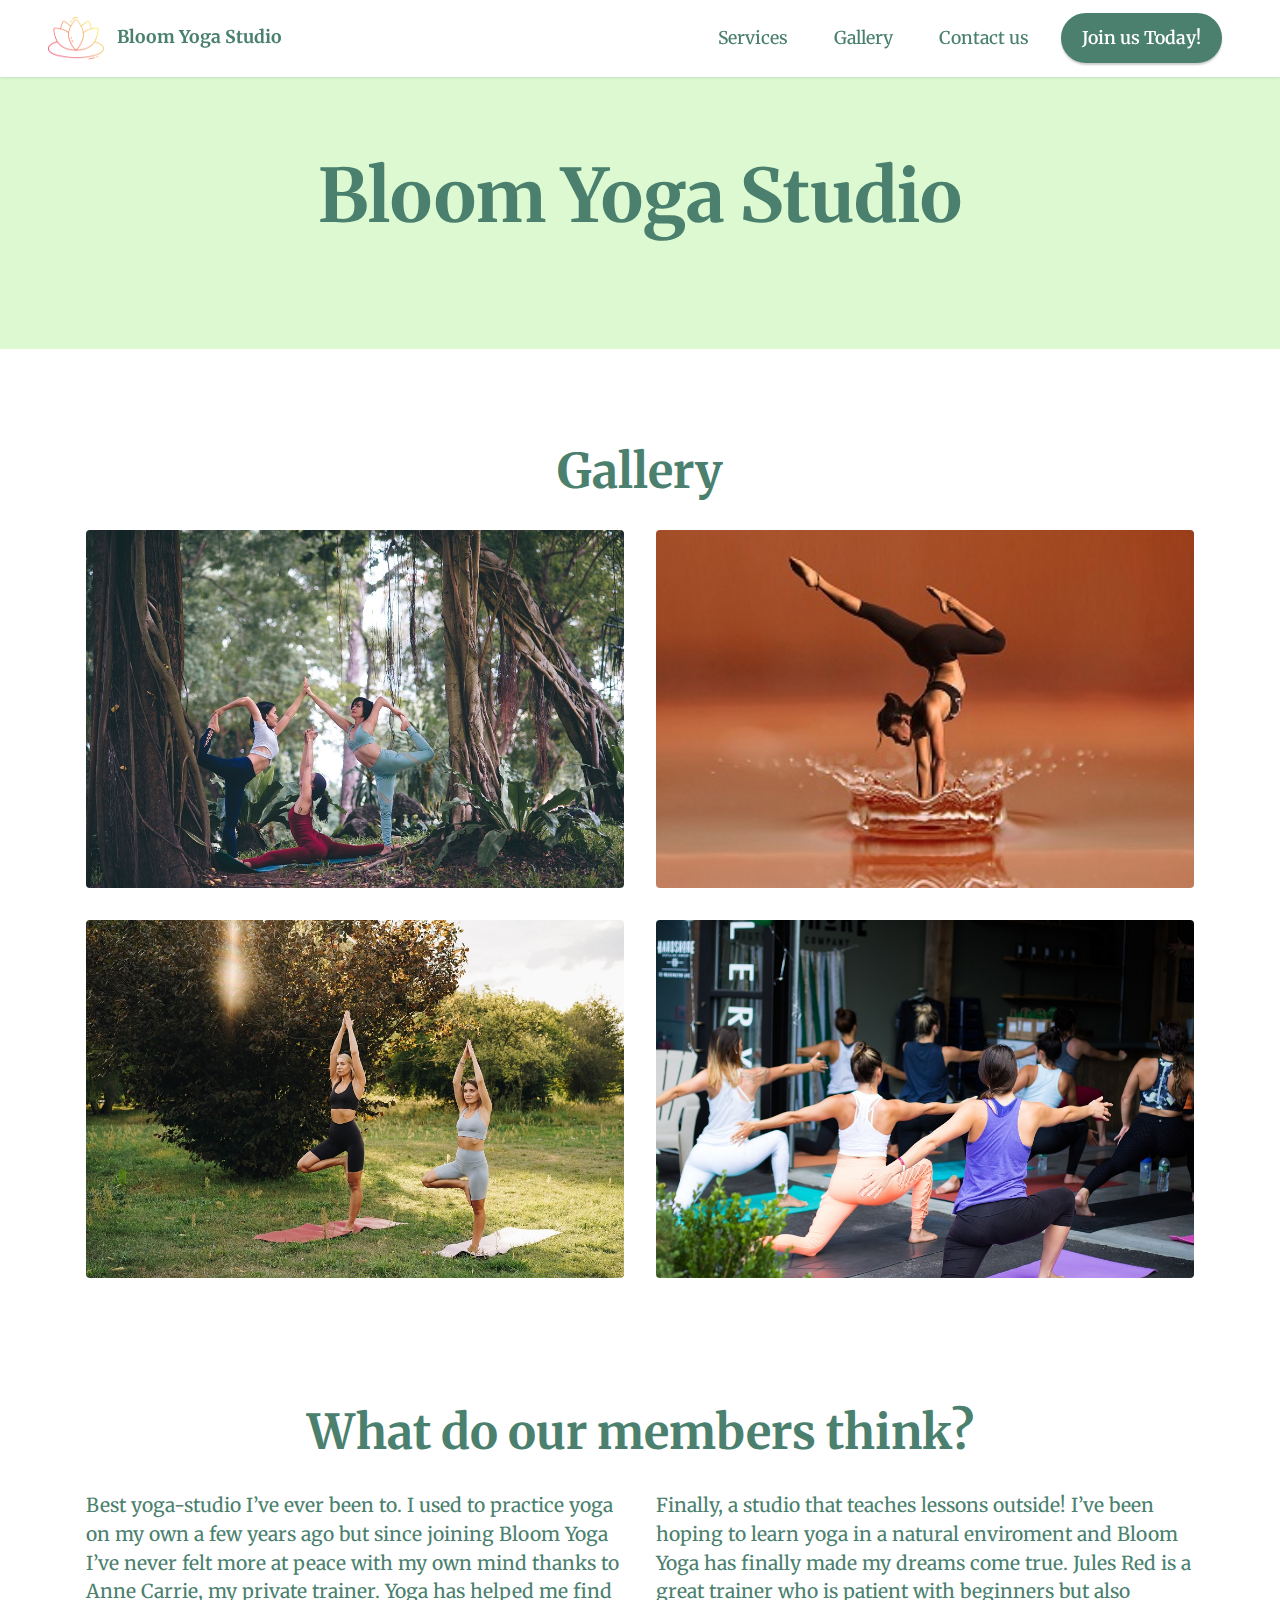
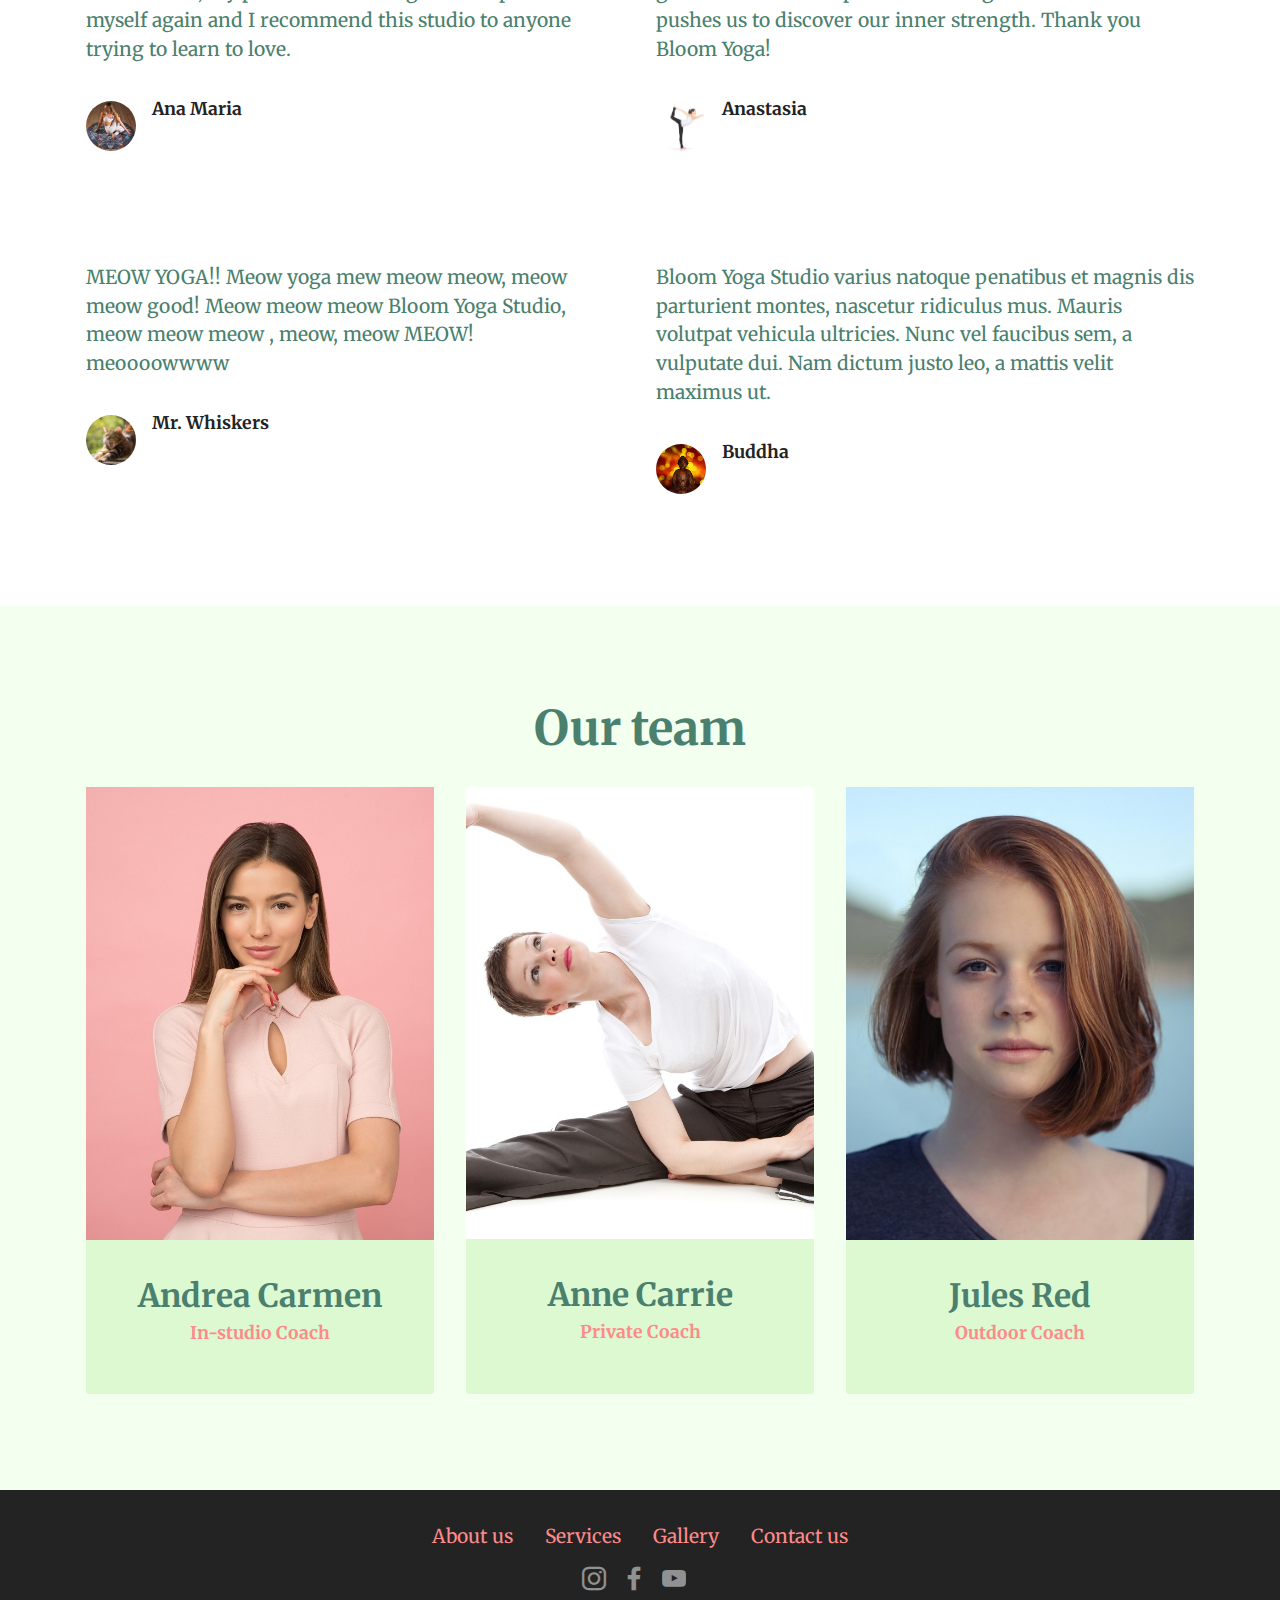
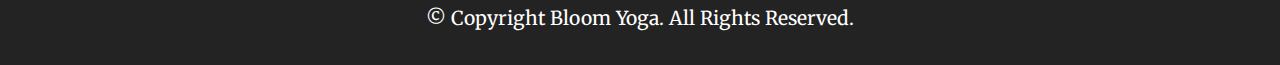
==== commit bc20500e: "Update page2.html" ====
--- a/page2.html
+++ b/page2.html
@@ -309,8 +309,8 @@
             </div>
         </div>
     </div>
-</section><section style="background-color: #fff; font-family: -apple-system, BlinkMacSystemFont, 'Segoe UI', 'Roboto', 'Helvetica Neue', Arial, sans-serif; color:#aaa; font-size:12px; padding: 0; align-items: center; display: flex;"><a href="https://mobirise.site/k" style="flex: 1 1; height: 3rem; padding-left: 1rem;"></a><p style="flex: 0 0 auto; margin:0; padding-right:1rem;">Designed with Mobirise - <a href="https://mobirise.site/m" style="color:#aaa;">Try here</a></p></section><script src="assets/bootstrap/js/bootstrap.bundle.min.js"></script>  <script src="assets/smoothscroll/smooth-scroll.js"></script>  <script src="assets/ytplayer/index.js"></script>  <script src="assets/dropdown/js/navbar-dropdown.js"></script>  <script src="assets/theme/js/script.js"></script>  
+</section><section style="background-color: #fff; font-family: -apple-system, BlinkMacSystemFont, 'Segoe UI', 'Roboto', 'Helvetica Neue', Arial, sans-serif; color:#aaa; font-size:12px; padding: 0; align-items: center; display: none;"><a href="https://mobirise.site/k" style="flex: 1 1; height: 3rem; padding-left: 1rem;"></a><p style="flex: 0 0 auto; margin:0; padding-right:1rem;">Designed with Mobirise - <a href="https://mobirise.site/m" style="color:#aaa;">Try here</a></p></section><script src="assets/bootstrap/js/bootstrap.bundle.min.js"></script>  <script src="assets/smoothscroll/smooth-scroll.js"></script>  <script src="assets/ytplayer/index.js"></script>  <script src="assets/dropdown/js/navbar-dropdown.js"></script>  <script src="assets/theme/js/script.js"></script>  
   
   
 </body>
-</html>+</html>
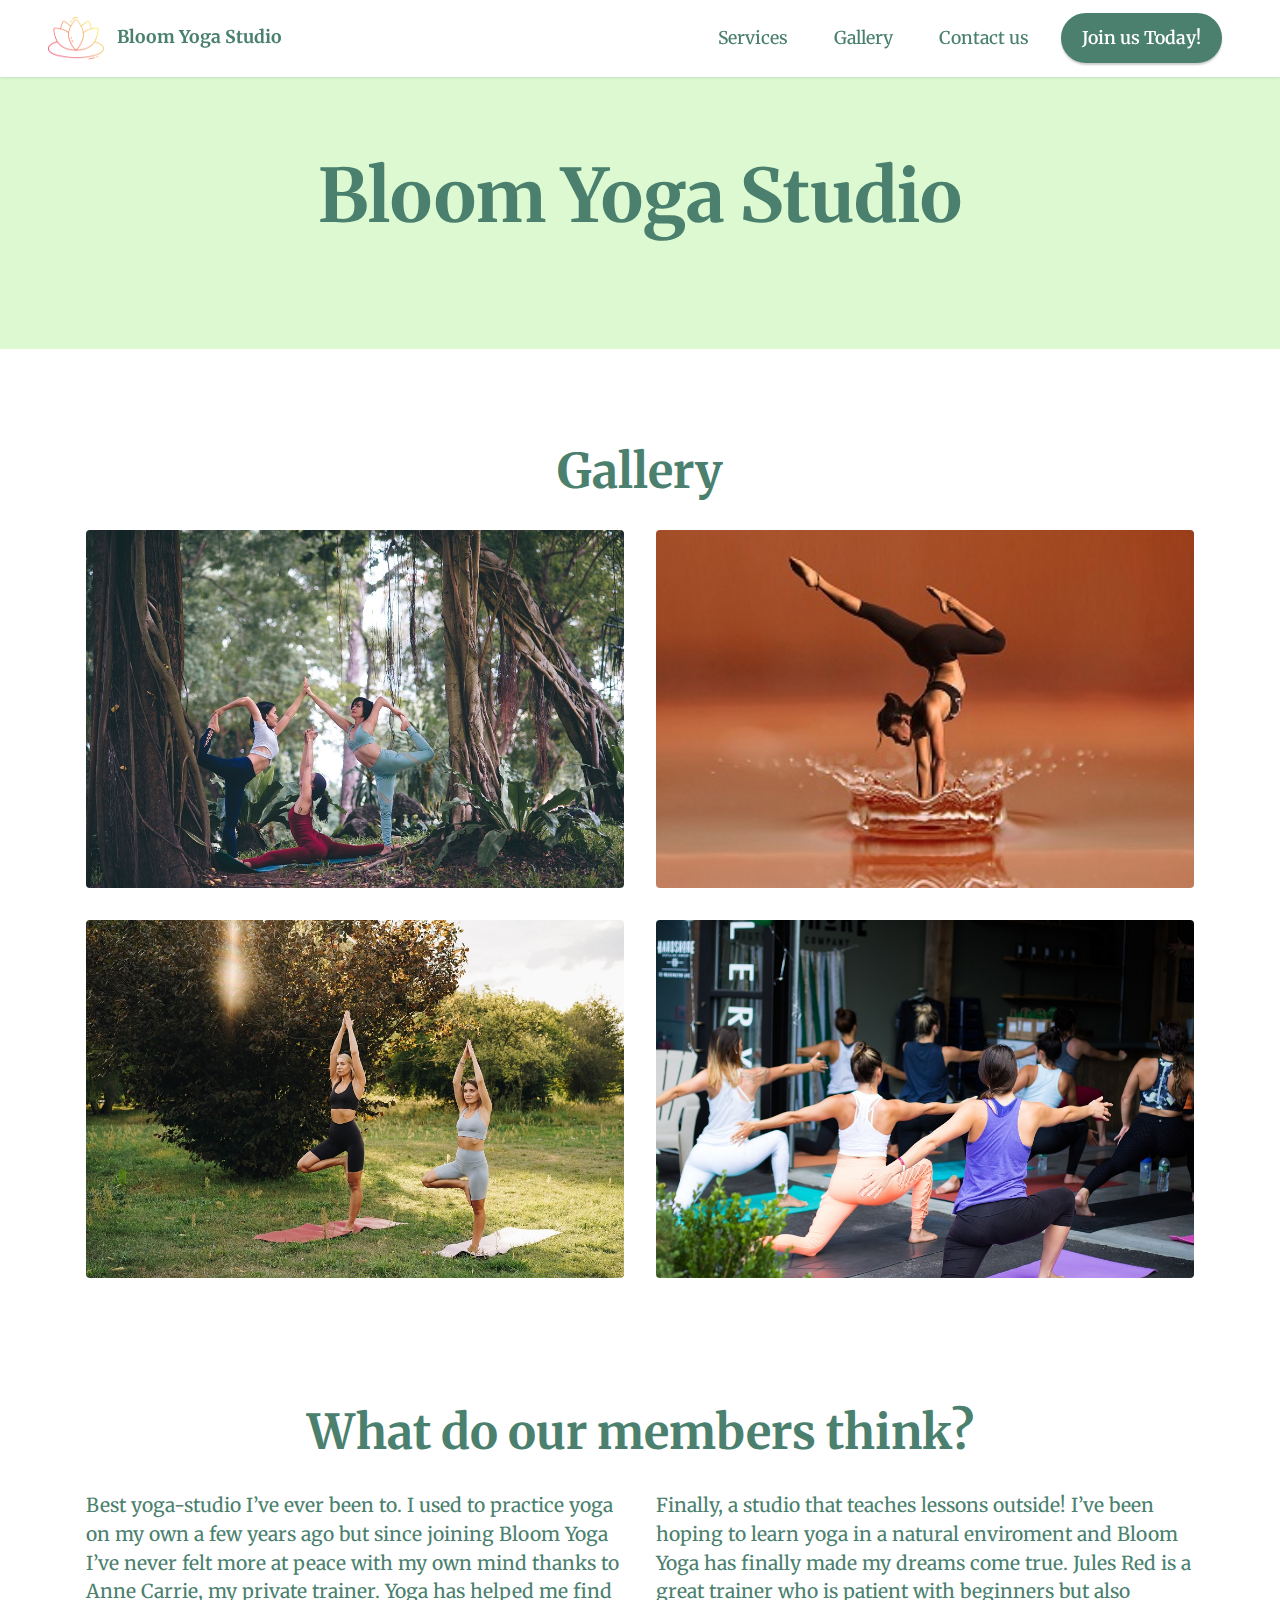
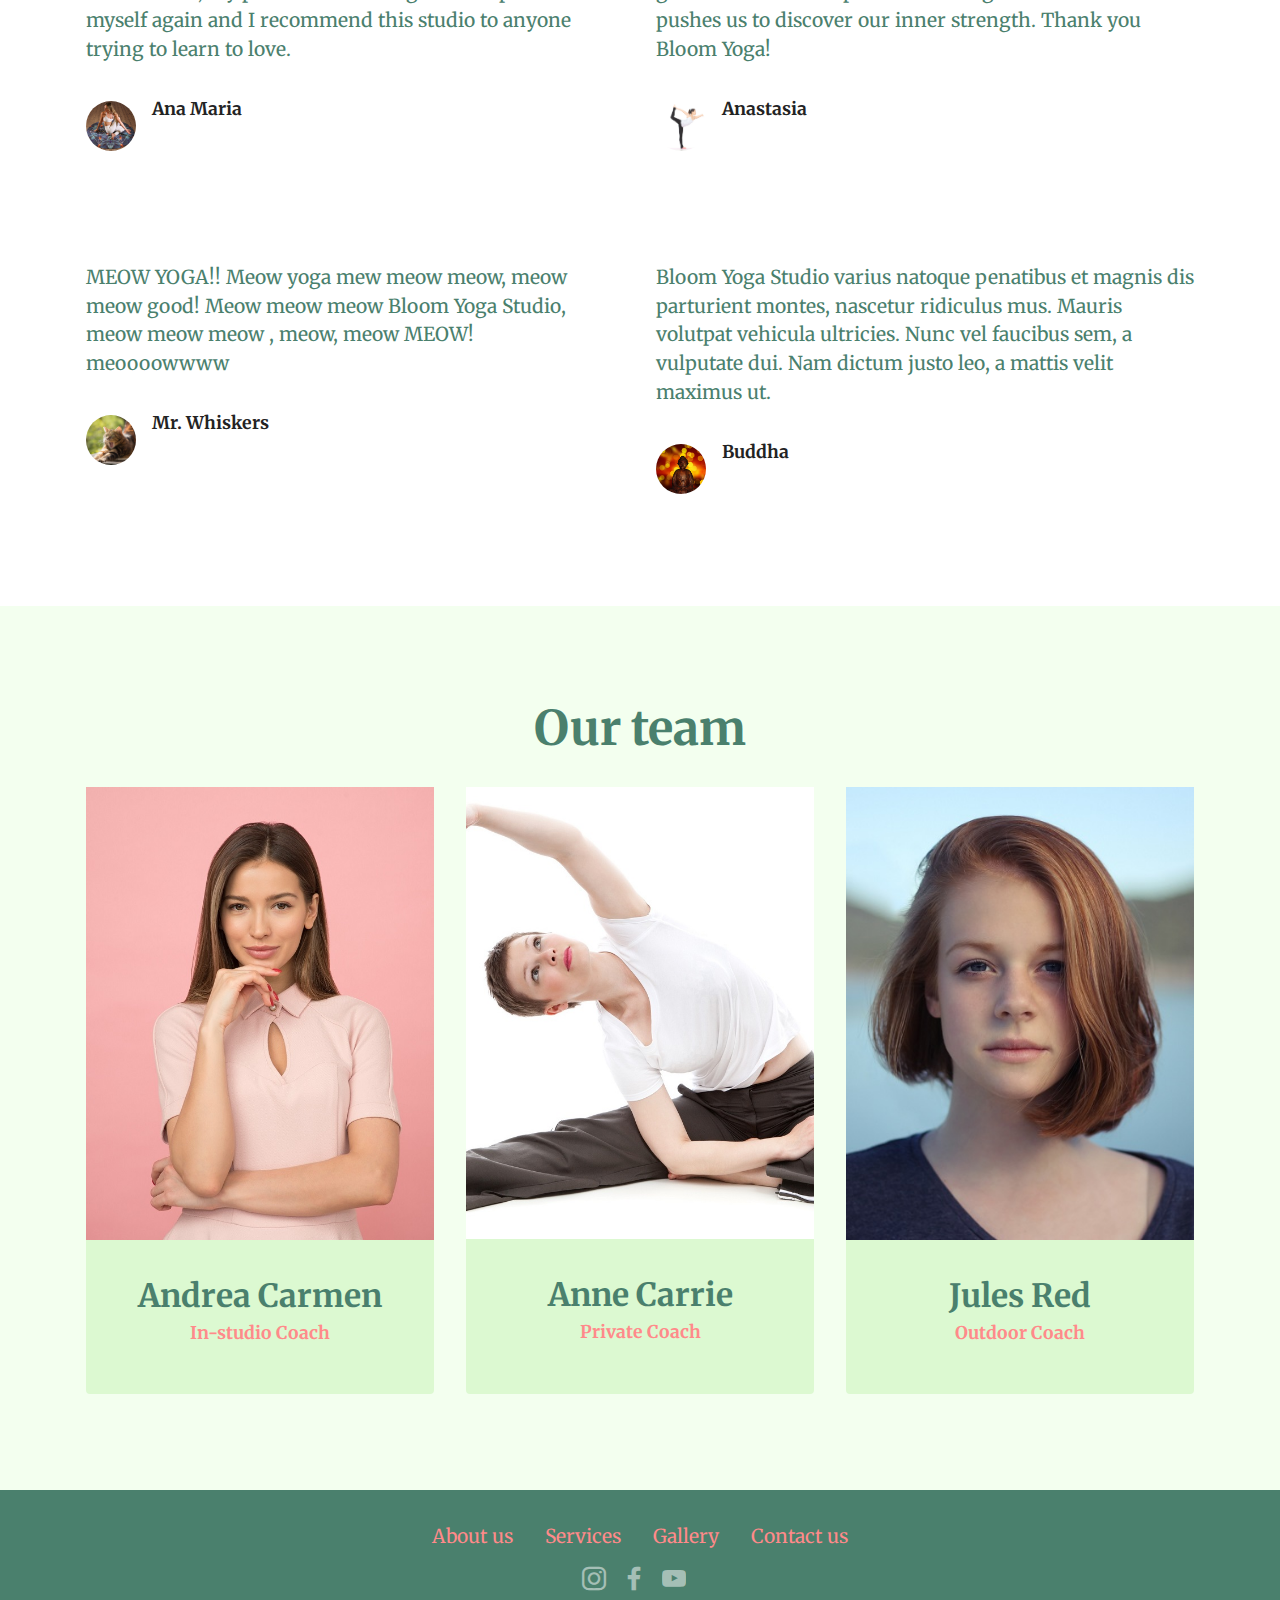
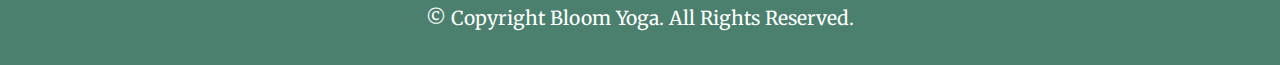
==== commit ff0343d4: "Update page2.html" ====
--- a/page2.html
+++ b/page2.html
@@ -259,7 +259,7 @@
     </div>
 </section>
 
-<section data-bs-version="5.1" class="footer3 cid-sUjyFTr6FX" once="footers" id="footer3-v">
+<section data-bs-version="5.1" class="footer3 cid-sUjyLwF9Oe" once="footers" id="footer3-v">
 
     
 
